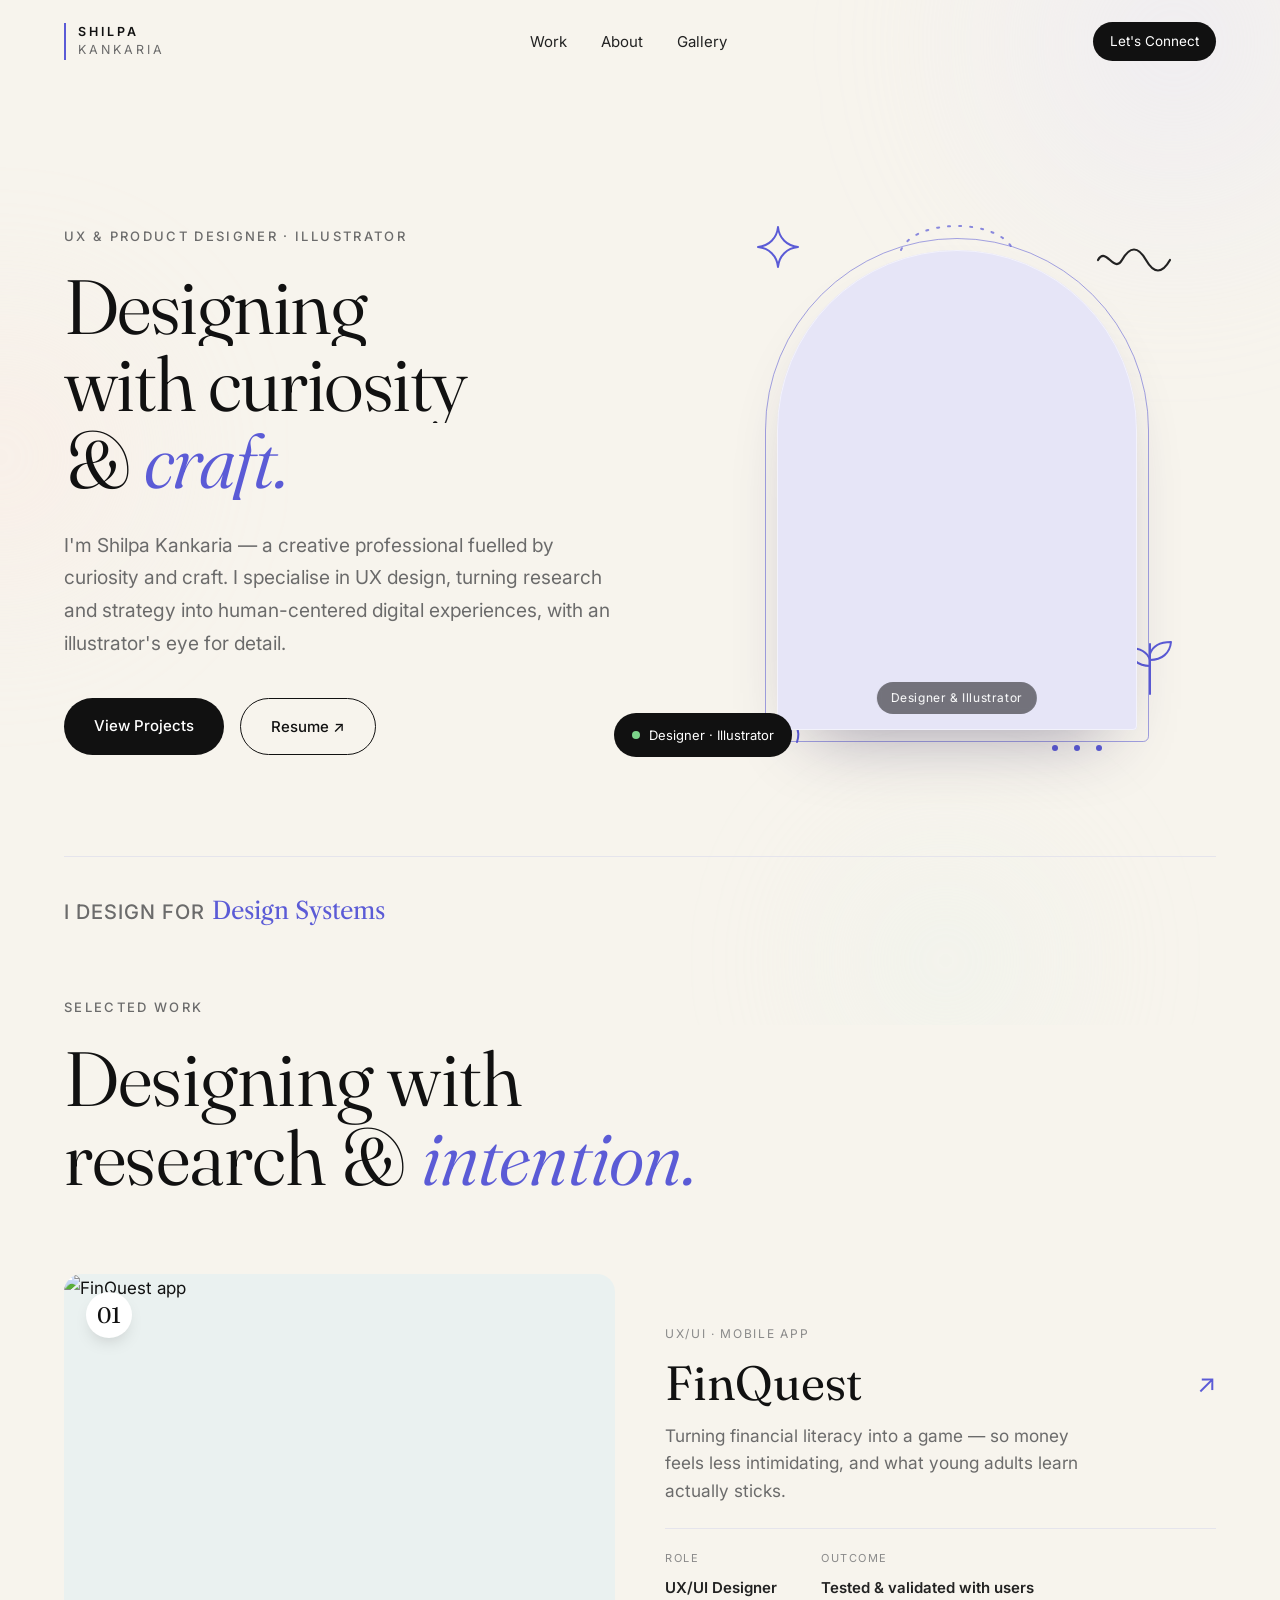
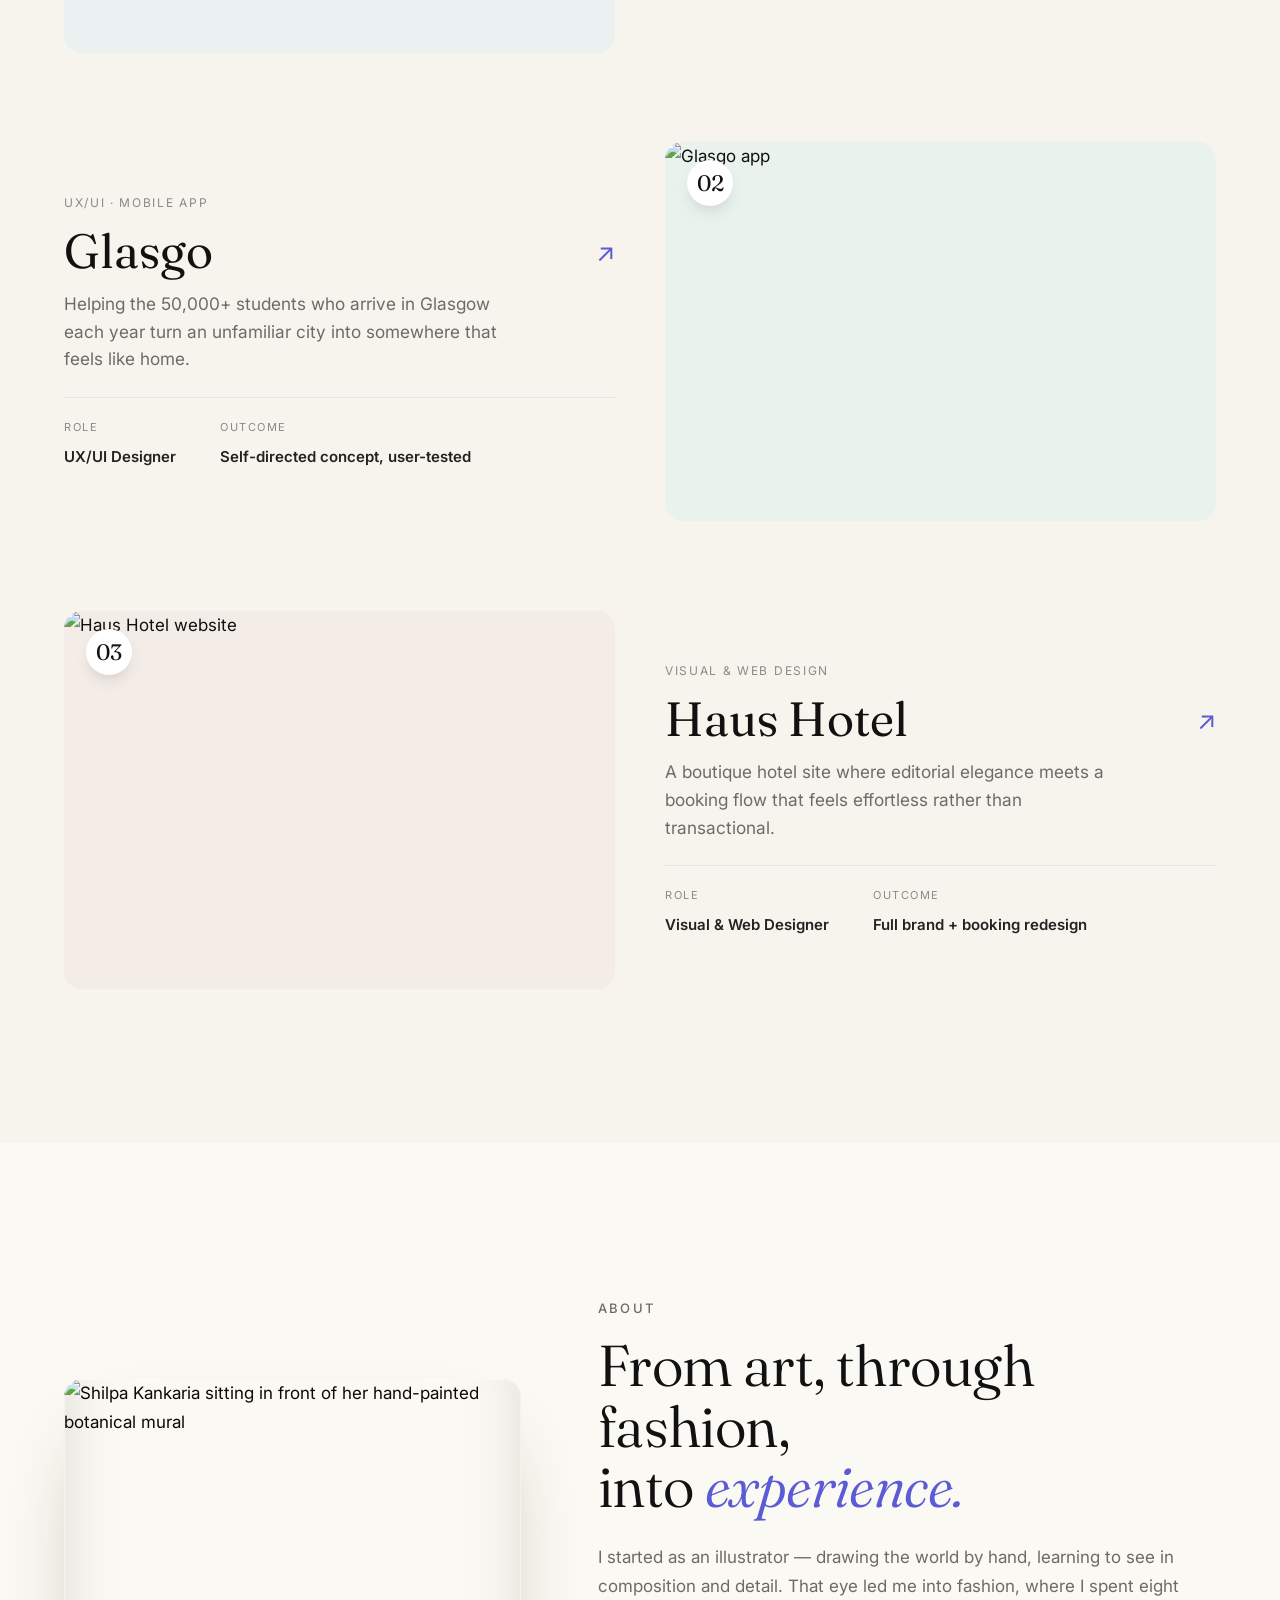
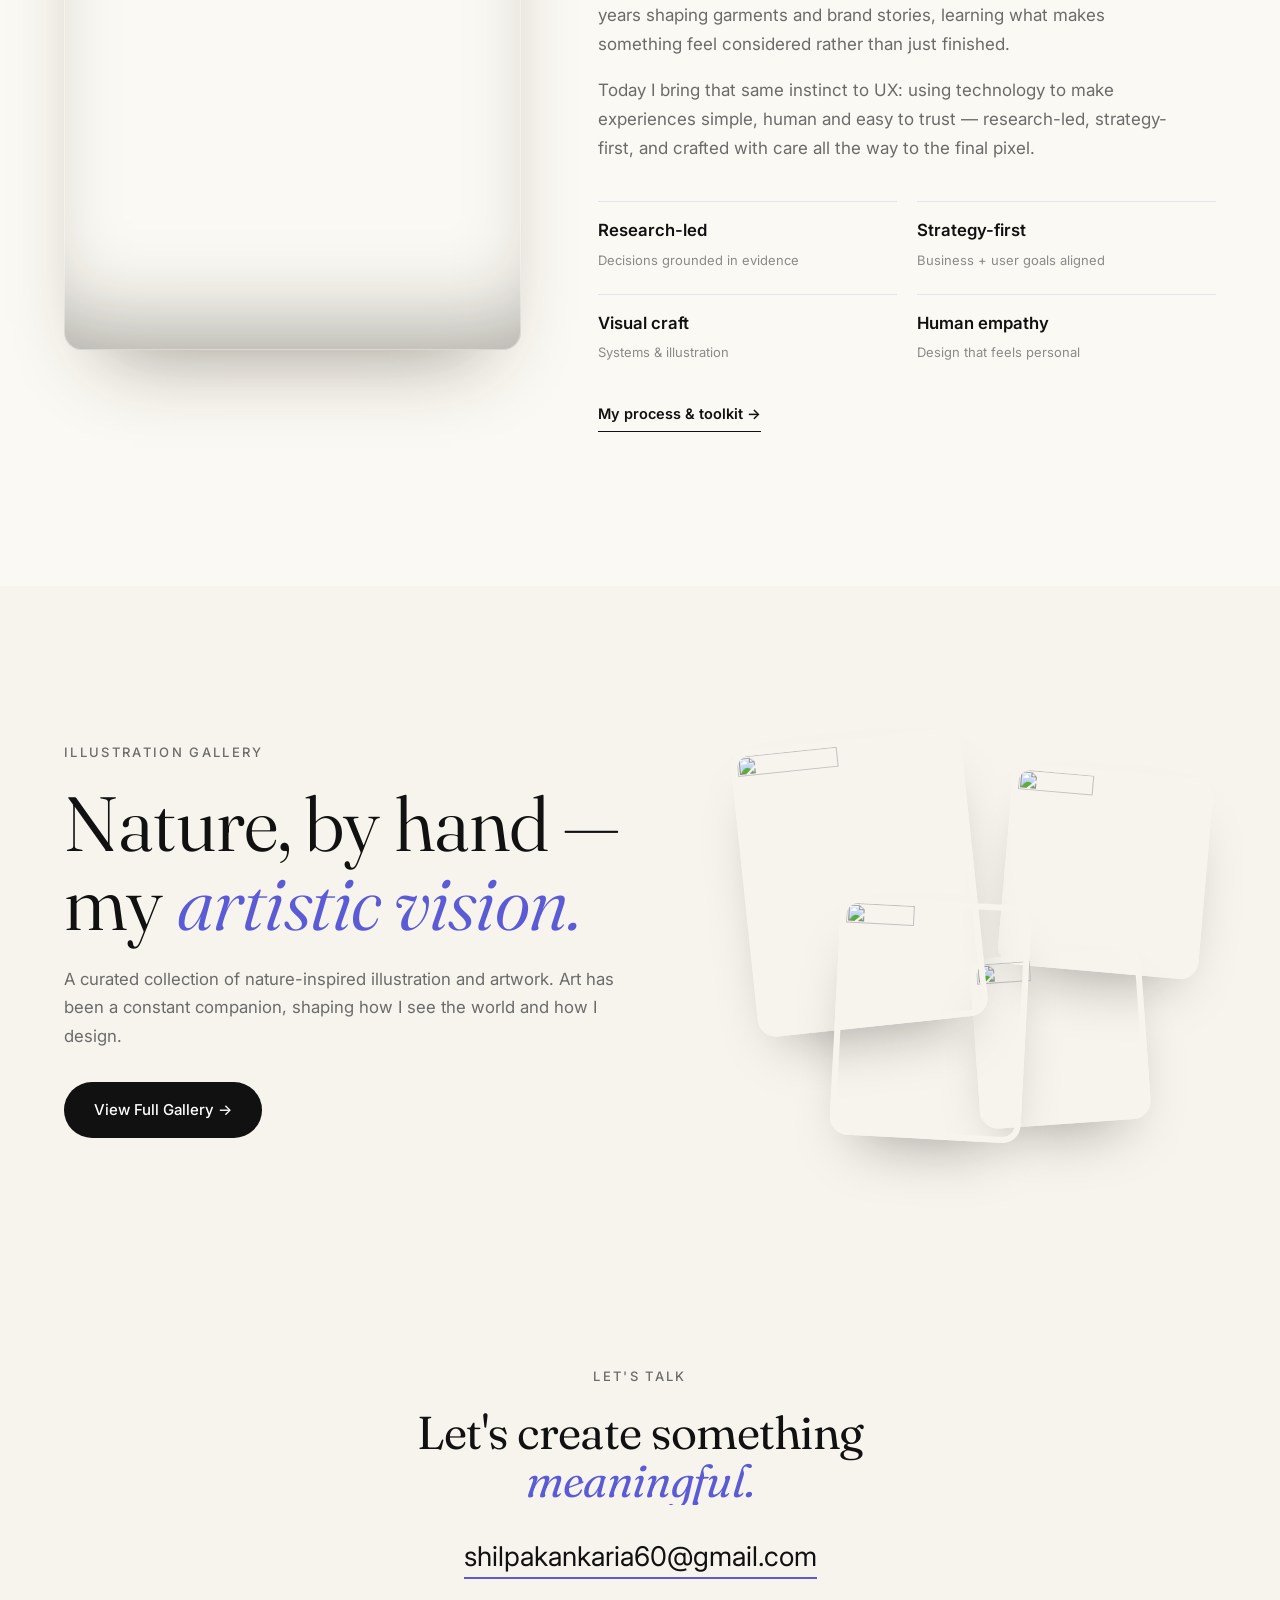
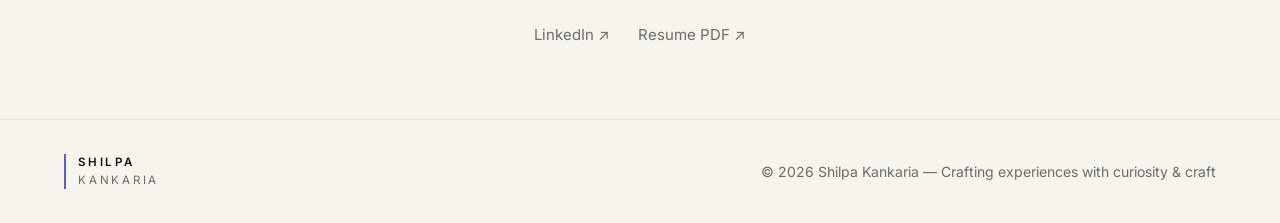
==== index.html @ 370556e0 "Remove Resume from top nav, add LinkedIn/Resume/Email icon links to About page Resume was an externa" ====
<!DOCTYPE html>
<html lang="en">
<head>
<meta charset="UTF-8" />
<meta name="viewport" content="width=device-width, initial-scale=1.0" />
<link rel="icon" type="image/png" sizes="32x32" href="/assets/favicon-32.png" />
<link rel="icon" type="image/png" sizes="16x16" href="/assets/favicon-16.png" />
<link rel="apple-touch-icon" href="/assets/apple-touch-icon.png" />
<title>Shilpa Kankaria — UX &amp; Product Designer</title>
<meta name="description" content="Shilpa Kankaria — UX & Product Designer and illustrator. Crafting human-centered digital experiences through research, strategy and craft." />
<meta property="og:title" content="Shilpa Kankaria — UX & Product Designer" />
<meta property="og:description" content="Shilpa Kankaria — UX & Product Designer and illustrator. Crafting human-centered digital experiences through research, strategy and craft." />
<meta property="og:image" content="https://www.shilpakankaria.com/assets/social-preview.jpg" />
<meta property="og:url" content="https://www.shilpakankaria.com/" />
<meta property="og:type" content="website" />
<meta name="twitter:card" content="summary_large_image" />
<meta name="twitter:title" content="Shilpa Kankaria — UX &amp; Product Designer" />
<meta name="twitter:description" content="Shilpa Kankaria — UX & Product Designer and illustrator. Crafting human-centered digital experiences through research, strategy and craft." />
<meta name="twitter:image" content="https://www.shilpakankaria.com/assets/social-preview.jpg" />
<link rel="preconnect" href="https://fonts.googleapis.com" />
<link rel="preconnect" href="https://fonts.gstatic.com" crossorigin />
<link href="https://fonts.googleapis.com/css2?family=Fraunces:ital,opsz,wght@0,9..144,300..900;1,9..144,300..900&family=Inter:wght@300;400;500;600;700&family=Libre+Caslon+Text&display=swap" rel="stylesheet" />
<link rel="stylesheet" href="styles.css" />
</head>
<body>

<div class="loader" id="loader">
  <div class="loader-inner">
    <span class="loader-word">Curiosity</span>
    <span class="loader-word">&amp; Craft</span>
    <span class="loader-count" id="loaderCount">00</span>
  </div>
</div>

<div class="scroll-progress" id="scrollProgress"></div>
<div class="cursor" id="cursor"></div>
<div class="cursor-dot" id="cursorDot"></div>

<header class="nav" id="nav">
  <a href="#top" class="nav-logo" aria-label="Shilpa Kankaria — home"><span class="logo-stack">Shilpa<span>Kankaria</span></span></a>
  <nav class="nav-links" id="navLinks">
    <a href="work.html" data-link>Work</a>
    <a href="about.html" data-link>About</a>
    <a href="gallery.html" data-link>Gallery</a>
  </nav>
  <a href="contact.html" class="nav-cta" data-hover>Let's Connect</a>
  <button class="nav-burger" id="navBurger" aria-label="Menu"><span></span><span></span></button>
</header>

<main id="top">

<!-- HERO -->
<section class="hero">
  <div class="hero-bg" aria-hidden="true"><span class="hb hb-a"></span><span class="hb hb-b"></span><span class="hb hb-c"></span></div>
  <div class="hero-grid">
    <div class="hero-copy">
      <p class="eyebrow reveal">UX &amp; Product Designer · Illustrator</p>
      <h1 class="hero-title">
        <span class="line"><span>Designing</span></span>
        <span class="line"><span>with curiosity</span></span>
        <span class="line"><span>&amp; <em>craft.</em></span></span>
      </h1>
      <p class="hero-sub reveal">I'm Shilpa Kankaria — a creative professional fuelled by curiosity and craft.
      I specialise in UX design, turning research and strategy into human-centered digital
      experiences, with an illustrator's eye for detail.</p>
      <div class="hero-actions reveal">
        <a href="work.html" class="btn btn-dark" data-hover>View Projects</a>
        <a href="assets/Shilpa-Resume.pdf" target="_blank" class="btn btn-ghost" data-hover>Resume <span aria-hidden="true">↗</span></a>
      </div>
    </div>

    <div class="hero-visual">
      <div class="arch-wrap" data-float="0.04">
        <span class="arch-ring" aria-hidden="true"></span>

        <span class="doodle d-arc" aria-hidden="true"><svg viewBox="0 0 120 50" fill="none"><path d="M4 46C18 14 102 14 116 46" stroke="currentColor" stroke-width="2" stroke-linecap="round" stroke-dasharray="2 9"/></svg></span>
        <span class="doodle d-star" aria-hidden="true"><svg viewBox="0 0 46 46" fill="none"><path d="M23 3c1 11 9 19 20 20-11 1-19 9-20 20-1-11-9-19-20-20 11-1 19-9 20-20Z" stroke="currentColor" stroke-width="2" stroke-linejoin="round"/></svg></span>
        <span class="doodle d-squiggle" aria-hidden="true"><svg viewBox="0 0 88 30" fill="none"><path d="M3 16c8-14 16 14 24 0s16-14 24 0 16 14 24 0" stroke="currentColor" stroke-width="2.2" stroke-linecap="round"/></svg></span>
        <span class="doodle d-sprig" aria-hidden="true"><svg viewBox="0 0 54 62" fill="none"><path d="M27 60V10" stroke="currentColor" stroke-width="2" stroke-linecap="round"/><path d="M27 26c-3-9-12-12-21-12 1 11 9 18 21 18Zm0-6c3-9 12-12 21-12-1 11-9 18-21 18Z" stroke="currentColor" stroke-width="2" stroke-linejoin="round"/></svg></span>
        <span class="doodle d-spiral" aria-hidden="true"><svg viewBox="0 0 40 40" fill="none"><path d="M20 20c0-4 6-4 6 0s-8 8-12 4-4-16 6-16 16 10 12 22" stroke="currentColor" stroke-width="2" stroke-linecap="round"/></svg></span>
        <span class="doodle d-dots" aria-hidden="true"><svg viewBox="0 0 60 24" fill="none"><circle cx="8" cy="12" r="3" fill="currentColor"/><circle cx="30" cy="12" r="3" fill="currentColor"/><circle cx="52" cy="12" r="3" fill="currentColor"/></svg></span>

        <div class="arch-frame">
          <img src="assets/profile/portrait-1.jpeg" alt="Portrait of Shilpa Kankaria" class="cover-img" />
        </div>
        <span class="hv-tag">Designer &amp; Illustrator</span>
      </div>

      <div class="hv-card hv-chip" data-float="0.12">
        <span class="dot"></span> Designer · Illustrator
      </div>
    </div>
  </div>

  <div class="hero-rotate reveal">
    <span class="hr-prefix">I design for</span>
    <span class="hr-word" id="hrWord">Research</span>
  </div>
</section>

<!-- WORK -->
<section class="section work" id="work">
  <div class="section-head">
    <p class="eyebrow reveal">Selected Work</p>
    <h2 class="section-title reveal">Designing with<br>research &amp; <em>intention.</em></h2>
  </div>

  <div class="projects">
    <!-- 01 FinQuest -->
    <a href="case-finquest.html" class="project" data-hover>
      <div class="project-media tint-finquest">
        <span class="project-num">01</span>
        <img src="assets/finquest/banner.jpg" alt="FinQuest app" class="project-img" loading="lazy" />
      </div>
      <div class="project-info">
        <div class="project-tagline">UX/UI · Mobile App</div>
        <div class="project-row"><h3>FinQuest</h3><span class="arrow">↗</span></div>
        <p>Turning financial literacy into a game — so money feels less intimidating, and
        what young adults learn actually sticks.</p>
        <div class="project-stats">
          <div><span>Role</span><strong>UX/UI Designer</strong></div>
          <div><span>Outcome</span><strong>Tested &amp; validated with users</strong></div>
        </div>
      </div>
    </a>

    <!-- 02 Glasgo -->
    <a href="case-glasgow.html" class="project" data-hover>
      <div class="project-media tint-glasgo">
        <span class="project-num">02</span>
        <img src="assets/glasgo/cover-photo-1.png" alt="Glasgo app" class="project-img" loading="lazy" />
      </div>
      <div class="project-info">
        <div class="project-tagline">UX/UI · Mobile App</div>
        <div class="project-row"><h3>Glasgo</h3><span class="arrow">↗</span></div>
        <p>Helping the 50,000+ students who arrive in Glasgow each year turn an unfamiliar
        city into somewhere that feels like home.</p>
        <div class="project-stats">
          <div><span>Role</span><strong>UX/UI Designer</strong></div>
          <div><span>Outcome</span><strong>Self-directed concept, user-tested</strong></div>
        </div>
      </div>
    </a>

    <!-- 03 Haus -->
    <a href="case-haus.html" class="project" data-hover>
      <div class="project-media tint-haus">
        <span class="project-num">03</span>
        <img src="assets/haus/banner-of-project.jpg" alt="Haus Hotel website" class="project-img" loading="lazy" />
      </div>
      <div class="project-info">
        <div class="project-tagline">Visual &amp; Web Design</div>
        <div class="project-row"><h3>Haus Hotel</h3><span class="arrow">↗</span></div>
        <p>A boutique hotel site where editorial elegance meets a booking flow that feels
        effortless rather than transactional.</p>
        <div class="project-stats">
          <div><span>Role</span><strong>Visual &amp; Web Designer</strong></div>
          <div><span>Outcome</span><strong>Full brand + booking redesign</strong></div>
        </div>
      </div>
    </a>
  </div>
</section>

<!-- ABOUT -->
<section class="section about" id="about">
  <div class="about-grid">
    <div class="about-portrait reveal">
      <img src="assets/profile/wallart-sitting.jpg" alt="Shilpa Kankaria sitting in front of her hand-painted botanical mural" class="about-img cover-img" />
    </div>
    <div class="about-copy">
      <p class="eyebrow reveal">About</p>
      <h2 class="about-title reveal">From art, through fashion,<br>into <em>experience.</em></h2>
      <p class="reveal">I started as an illustrator — drawing the world by hand, learning to see in
      composition and detail. That eye led me into fashion, where I spent eight years shaping garments
      and brand stories, learning what makes something feel considered rather than just finished.</p>
      <p class="reveal">Today I bring that same instinct to UX: using technology to make experiences
      simple, human and easy to trust — research-led, strategy-first, and crafted with care all the way
      to the final pixel.</p>
      <div class="about-pillars reveal">
        <div class="pillar"><strong>Research-led</strong><span>Decisions grounded in evidence</span></div>
        <div class="pillar"><strong>Strategy-first</strong><span>Business + user goals aligned</span></div>
        <div class="pillar"><strong>Visual craft</strong><span>Systems &amp; illustration</span></div>
        <div class="pillar"><strong>Human empathy</strong><span>Design that feels personal</span></div>
      </div>
      <a href="about.html" class="btn-text-link reveal">My process &amp; toolkit →</a>
    </div>
  </div>
</section>


<!-- GALLERY TEASER -->
<section class="section gallery-teaser" id="gallery">
  <div class="gt-grid">
    <div class="gt-copy">
      <p class="eyebrow reveal">Illustration Gallery</p>
      <h2 class="section-title reveal">Nature, by hand —<br>my <em>artistic vision.</em></h2>
      <p class="gallery-intro reveal">A curated collection of nature-inspired illustration and
      artwork. Art has been a constant companion, shaping how I see the world and how I design.</p>
      <a href="gallery.html" class="btn btn-dark reveal" data-hover>View Full Gallery →</a>
    </div>
    <div class="gt-stack reveal" aria-hidden="true">
      <img src="assets/gallery/img-9773.jpg" alt="" loading="lazy" class="gt-card gt-1" />
      <img src="assets/gallery/img-8013.jpg" alt="" loading="lazy" class="gt-card gt-2" />
      <img src="assets/gallery/untitled-artwork.jpg" alt="" loading="lazy" class="gt-card gt-3" />
      <img src="assets/gallery/img-4002.jpeg" alt="" loading="lazy" class="gt-card gt-4" />
    </div>
  </div>
</section>

<!-- CONTACT -->
<section class="section contact" id="contact">
  <p class="eyebrow reveal">Let's talk</p>
  <h2 class="contact-title contact-title-oneline">
    <span class="line"><span>Let's create something <em>meaningful.</em></span></span>
  </h2>
  <a href="mailto:shilpakankaria60@gmail.com" class="contact-mail" data-hover>shilpakankaria60@gmail.com</a>
  <div class="contact-links reveal">
    <a href="https://www.linkedin.com/in/shilpa-kankaria/" target="_blank" data-hover>LinkedIn ↗</a>
    <a href="assets/Shilpa-Resume.pdf" target="_blank" data-hover>Resume PDF ↗</a>
  </div>
</section>

</main>

<footer class="footer">
  <div class="footer-row">
    <span class="footer-logo"><span class="logo-stack">Shilpa<span>Kankaria</span></span></span>
    <span>© 2026 Shilpa Kankaria — Crafting experiences with curiosity &amp; craft</span>
  </div>
</footer>

<script src="script.js"></script>
</body>
</html>
---- styles.css ----
/* ============================================================
   Shilpa — Portfolio  •  Crafting Experiences Through Design
   ============================================================ */

:root{
  --bg:#F7F4ED;
  --bg-2:#FBF9F3;
  --ink:#111111;
  --ink-2:#222222;
  --muted:#6B6B6B;
  --muted-2:#8A8A8A;
  --line:#E5E4EC;
  --accent:#5B5BD6;      /* refined periwinkle-violet */
  --accent-soft:#E6E5F7;
  --dark:#14131A;
  --max:1440px;
  --pad:clamp(20px,5vw,90px);
  --r:18px;
  --ease:cubic-bezier(.16,1,.3,1);
}

*{margin:0;padding:0;box-sizing:border-box}
html{scroll-behavior:smooth;-webkit-font-smoothing:antialiased;overflow-x:hidden;max-width:100vw}
body{
  background:var(--bg);color:var(--ink);
  font-family:'Inter',system-ui,sans-serif;
  font-size:17px;line-height:1.7;font-weight:400;
  overflow-x:hidden;
}
body.nav-open{position:fixed;inset:0;overflow:hidden}
@media (max-width:600px){body{font-size:16px}}
a{color:inherit;text-decoration:none}
em{font-style:italic;color:var(--accent)}
::selection{background:var(--accent);color:#fff}

.eyebrow{
  font-size:13px;letter-spacing:.18em;text-transform:uppercase;
  color:var(--muted);font-weight:500;margin-bottom:1.4rem;
}

/* ---------- Loader ---------- */
.loader{position:fixed;inset:0;background:var(--dark);z-index:9999;
  display:flex;align-items:center;justify-content:center;color:#fff;
  transition:transform 1s var(--ease);}
.loader.done{transform:translateY(-100%)}
.loader-inner{text-align:center;font-family:'Fraunces',serif}
.loader-word{display:block;font-size:clamp(2rem,7vw,4.5rem);font-weight:300;
  line-height:1.05;opacity:0;transform:translateY(20px);
  animation:lw .8s var(--ease) forwards}
.loader-word:nth-child(2){animation-delay:.15s;font-style:italic;color:var(--accent)}
.loader-count{display:block;margin-top:1.5rem;font-family:'Inter';
  font-size:13px;letter-spacing:.3em;color:var(--muted-2)}
@keyframes lw{to{opacity:1;transform:translateY(0)}}

/* ---------- Scroll progress ---------- */
.scroll-progress{position:fixed;top:0;left:0;height:3px;width:0;
  background:var(--accent);z-index:1000}

/* ---------- Cursor ---------- */
.cursor{position:fixed;width:20px;height:20px;pointer-events:none;z-index:9000;
  transform:translate(-50%,-50%) scale(1);transition:width .3s var(--ease),height .3s var(--ease),
  transform .3s var(--ease),opacity .4s;opacity:0;animation:cursor-twinkle 2.4s ease-in-out infinite;
  background-image:url("data:image/svg+xml,%3Csvg xmlns='http://www.w3.org/2000/svg' viewBox='0 0 40 40'%3E%3Cpath d='M20 2 C20 12 12 20 2 20 C12 20 20 28 20 38 C20 28 28 20 38 20 C28 20 20 12 20 2Z' fill='%235B5BD6'/%3E%3C/svg%3E");
  background-size:contain;background-repeat:no-repeat}
.cursor-dot{position:fixed;width:5px;height:5px;background:var(--accent);
  border-radius:50%;pointer-events:none;z-index:9001;transform:translate(-50%,-50%);opacity:0}
.cursor.grow{width:28px;height:28px}
@keyframes cursor-twinkle{0%,100%{opacity:.55;transform:translate(-50%,-50%) scale(.85)}50%{opacity:1;transform:translate(-50%,-50%) scale(1.05)}}
.cursor.grow{animation:none}
@media (hover:none){.cursor,.cursor-dot{display:none}}

/* ---------- Nav ---------- */
.nav{position:fixed;top:0;left:0;right:0;z-index:800;
  display:flex;align-items:center;justify-content:space-between;
  padding:22px var(--pad);transition:padding .4s var(--ease),background .4s,box-shadow .4s}
.nav.scrolled{padding:14px var(--pad);background:rgba(247,244,237,.96);box-shadow:0 1px 0 var(--line)}
@media (min-width:881px){
  /* backdrop-filter makes .nav the containing block for its position:fixed
     .nav-links child, which breaks the full-screen mobile menu — so the
     blur is desktop-only, where .nav-links is never position:fixed. */
  .nav.scrolled{background:rgba(247,244,237,.78);backdrop-filter:blur(14px)}
}
.nav-logo{display:inline-flex;align-items:center}
.logo-stack{border-left:2px solid var(--accent);padding-left:12px;
  font-family:'Inter',sans-serif;font-weight:600;letter-spacing:.24em;text-transform:uppercase;
  font-size:.78rem;line-height:1.5;color:var(--ink);transition:border-color .4s var(--ease)}
.logo-stack span{display:block;font-weight:400;letter-spacing:.24em;color:var(--muted)}
.nav-logo:hover .logo-stack{border-color:var(--ink)}
.nav-links{display:flex;gap:34px}
.nav-links a{font-size:15px;color:var(--ink-2);position:relative;padding:4px 0}
.nav-links a::after{content:"";position:absolute;left:0;bottom:0;height:1.5px;width:0;
  background:var(--accent);transition:width .35s var(--ease)}
.nav-links a:hover::after,.nav-links a.active::after{width:100%}
.nav-cta{font-size:13.5px;padding:8px 17px;background:var(--ink);color:#fff;
  border-radius:40px;transition:transform .35s var(--ease),background .35s}
.nav-cta:hover{background:var(--accent);transform:translateY(-2px)}
.nav-burger{display:none;flex-direction:column;gap:5px;background:none;border:0;cursor:pointer}
.nav-burger span{width:24px;height:2px;background:var(--ink);transition:.3s}

@media (max-width:880px){
  .nav-links{position:fixed;inset:0;background:var(--dark);flex-direction:column;
    align-items:center;justify-content:center;gap:28px;transform:translateY(-100%);
    transition:transform .6s var(--ease);}
  .nav-links.open{transform:translateY(0)}
  .nav-links a{color:#fff;font-size:2rem;font-family:'Fraunces',serif}
  .nav-cta{display:none}
  .nav-burger{display:flex;z-index:801}
  .nav-burger.open span:first-child{transform:translateY(3.5px) rotate(45deg)}
  .nav-burger.open span:last-child{transform:translateY(-3.5px) rotate(-45deg);background:#fff}
  .nav-burger.open span{background:#fff}
}

/* ---------- Section base ---------- */
.section{max-width:var(--max);margin:0 auto;padding:clamp(80px,12vw,170px) var(--pad)}
.section.work{padding-top:clamp(40px,5vw,64px)}
.section-head{margin-bottom:clamp(40px,6vw,80px)}
.section-title{font-family:'Fraunces',serif;font-weight:340;line-height:1.02;
  font-size:clamp(2.4rem,6vw,5rem);letter-spacing:-.01em}
.work-page-title{font-size:clamp(1.7rem,4.2vw,3.5rem)}

/* ---------- Reveal ---------- */
.reveal{opacity:0;transform:translateY(34px);transition:opacity .9s var(--ease),transform .9s var(--ease)}
.reveal.in{opacity:1;transform:none}

/* ---------- Hero ---------- */
.hero{max-width:var(--max);margin:0 auto;padding:clamp(120px,16vw,200px) var(--pad) 0;position:relative}
.hero-bg{position:absolute;inset:-10% -6% auto -6%;height:120%;z-index:-1;overflow:hidden;
  pointer-events:none}
.hb{position:absolute;border-radius:50%;filter:blur(70px);opacity:.5;will-change:transform}
.hb-a{width:42vw;height:42vw;top:-12%;right:-6%;background:radial-gradient(circle,var(--accent-soft),transparent 70%);
  animation:hbDrift1 26s ease-in-out infinite}
.hb-b{width:30vw;height:30vw;top:32%;left:-8%;background:radial-gradient(circle,#FCE7E0,transparent 70%);
  animation:hbDrift2 22s ease-in-out infinite}
.hb-c{width:24vw;height:24vw;bottom:-8%;right:18%;background:radial-gradient(circle,#E6F2EA,transparent 70%);
  animation:hbDrift3 30s ease-in-out infinite}
@keyframes hbDrift1{0%,100%{transform:translate(0,0) scale(1)}50%{transform:translate(-4%,5%) scale(1.08)}}
@keyframes hbDrift2{0%,100%{transform:translate(0,0) scale(1)}50%{transform:translate(5%,-4%) scale(1.1)}}
@keyframes hbDrift3{0%,100%{transform:translate(0,0) scale(1)}50%{transform:translate(-3%,-6%) scale(.94)}}
@media (max-width:680px){.hb{filter:blur(40px)}}
.hero-grid{display:grid;grid-template-columns:1.05fr .95fr;gap:60px;align-items:center}
.hero-title{font-family:'Fraunces',serif;font-weight:340;
  font-size:clamp(2.4rem,6vw,5.2rem);line-height:1;letter-spacing:-.02em;margin-bottom:1.8rem}
.hero-title .line{display:block;overflow:hidden}
.hero-title .line>span{display:block;transform:translateY(110%);
  transition:transform 1s var(--ease)}
.hero-title.in .line>span{transform:translateY(0)}
.hero-title .line:nth-child(2)>span{transition-delay:.09s}
.hero-title .line:nth-child(3)>span{transition-delay:.18s}
.hero-sub{max-width:46ch;color:var(--muted);font-size:clamp(1rem,1.5vw,1.2rem);margin-bottom:2.4rem}
.hero-actions{display:flex;gap:16px;flex-wrap:wrap}
.btn{font-size:15px;font-weight:500;padding:15px 30px;border-radius:40px;
  transition:transform .35s var(--ease),background .35s,color .35s;display:inline-block}
.btn-dark{background:var(--ink);color:#fff}
.btn-dark:hover{background:var(--accent);transform:translateY(-3px)}
.btn-ghost{border:1px solid var(--ink);color:var(--ink)}
.btn-ghost:hover{background:var(--ink);color:#fff;transform:translateY(-3px)}

.hero-visual{position:relative;height:clamp(420px,46vw,580px);
  display:flex;align-items:center;justify-content:center}
.hv-card{position:absolute;border-radius:var(--r);background:#fff;z-index:4;
  box-shadow:0 26px 60px -30px rgba(0,0,0,.28)}
.cover-img{width:100%;height:100%;object-fit:cover;object-position:center;display:block}

/* ---------- Arch portrait + doodles ---------- */
.arch-wrap{position:relative;width:clamp(240px,30vw,360px);z-index:2}
.arch-frame{position:relative;aspect-ratio:3/4;border-radius:1000px 1000px 22px 22px;
  overflow:hidden;background:var(--accent-soft);
  box-shadow:0 36px 70px -34px rgba(40,30,80,.42);z-index:2}
.arch-frame img{transform:scale(1.55);object-position:50% 32%}
.arch-frame::after{content:"";position:absolute;inset:0;border-radius:inherit;
  border:1px solid rgba(255,255,255,.5);pointer-events:none}
.arch-ring{position:absolute;inset:-12px;border-radius:1000px 1000px 30px 30px;
  border:1.5px solid var(--accent);opacity:.55;z-index:1}
.arch-wrap .hv-tag{position:absolute;left:50%;bottom:16px;transform:translateX(-50%);
  z-index:3;background:rgba(0,0,0,.5);color:#fff;font-size:12px;letter-spacing:.05em;
  padding:6px 14px;border-radius:30px;backdrop-filter:blur(4px);white-space:nowrap}
.doodle{position:absolute;z-index:1;color:var(--accent);pointer-events:none;
  animation:floatDoodle 6s ease-in-out infinite}
.doodle svg{display:block;width:100%;height:100%;overflow:visible}
.doodle.d-star{width:46px;height:46px;top:-26px;left:-22px;animation-delay:.2s}
.doodle.d-squiggle{width:88px;height:30px;top:-6px;right:-46px;color:var(--ink-2);animation-delay:1s}
.doodle.d-sprig{width:54px;height:62px;bottom:34px;right:-40px;animation-delay:.6s}
.doodle.d-spiral{width:40px;height:40px;bottom:-22px;left:-12px;animation-delay:1.4s}
.doodle.d-dots{width:60px;height:24px;bottom:-30px;right:30px;animation-delay:.9s}
.doodle.d-arc{width:120px;height:50px;top:-46px;left:50%;transform:translateX(-50%);
  color:var(--accent);opacity:.7;animation-delay:.4s}
@keyframes floatDoodle{0%,100%{transform:translateY(0) rotate(0)}50%{transform:translateY(-8px) rotate(2deg)}}
.doodle.d-arc{animation-name:floatArc}
@keyframes floatArc{0%,100%{transform:translateX(-50%) translateY(0)}50%{transform:translateX(-50%) translateY(-6px)}}
.hv-tag{position:absolute;left:18px;bottom:18px;background:rgba(0,0,0,.5);color:#fff;
  font-size:12px;letter-spacing:.05em;padding:6px 12px;border-radius:30px;backdrop-filter:blur(4px)}
.hv-metric{padding:20px 22px;width:185px}
.hv-metric strong{font-family:'Fraunces',serif;font-weight:400;font-size:2.6rem;display:block;line-height:1}
.hv-metric strong span{font-size:1rem;color:var(--accent)}
.hv-metric p{font-size:13px;color:var(--muted);margin-top:6px;line-height:1.4}
.metric-a{top:2%;right:-4%}
.metric-b{bottom:6%;left:-8%}
.hv-chip{bottom:4%;left:-16%;background:var(--ink);color:#fff;font-size:13px;
  padding:11px 18px;display:flex;align-items:center;gap:9px;border-radius:40px;white-space:nowrap}
.hv-chip .dot{width:8px;height:8px;border-radius:50%;background:#7BD389;
  box-shadow:0 0 0 0 rgba(123,211,137,.6);animation:pulse 2s infinite}
@keyframes pulse{70%{box-shadow:0 0 0 9px rgba(123,211,137,0)}100%{box-shadow:0 0 0 0 rgba(123,211,137,0)}}

/* ---------- Rotating headline ---------- */
.hero-rotate{margin-top:clamp(44px,6vw,76px);border-top:1px solid var(--line);
  padding-top:clamp(22px,3.4vw,34px);display:flex;align-items:baseline;gap:.4em;flex-wrap:wrap}
.hr-prefix{font-family:'Inter',sans-serif;font-weight:500;text-transform:uppercase;
  letter-spacing:.05em;font-size:clamp(.95rem,1.7vw,1.25rem);color:var(--muted)}
.hr-word{font-family:'Libre Caslon Text',serif;font-style:normal;font-weight:400;
  letter-spacing:0;font-size:clamp(1.1rem,2.1vw,1.5rem);color:var(--accent);
  display:inline-block}
@keyframes hrIn{from{opacity:0;transform:translateY(10px)}to{opacity:1;transform:translateY(0)}}
@keyframes hrOut{from{opacity:1;transform:translateY(0)}to{opacity:0;transform:translateY(-10px)}}
.hr-word.in{animation:hrIn .3s ease forwards}
.hr-word.out{animation:hrOut .22s ease forwards}

/* ---------- Work ---------- */
.projects{display:flex;flex-direction:column;gap:clamp(50px,7vw,120px)}
.project{display:grid;grid-template-columns:1fr 1fr;gap:50px;align-items:center}
.project:nth-child(even){direction:rtl}
.project:nth-child(even)>*{direction:ltr}
.project-media{position:relative;aspect-ratio:16/11;border-radius:var(--r);overflow:hidden;
  display:flex;align-items:center;justify-content:center}
.project-img{width:100%;height:100%;object-fit:cover;object-position:center;
  transition:transform 1.1s var(--ease)}
.project:hover .project-img{transform:scale(1.05)}
.tint-finquest{background:#EAF1F0}
.tint-glasgo{background:#EAF2EE}
.tint-haus{background:#F4ECE6}
.project-num{position:absolute;top:18px;left:22px;z-index:2;color:var(--ink);
  font-family:'Fraunces',serif;font-size:1.4rem;background:#fff;width:46px;height:46px;
  border-radius:50%;display:flex;align-items:center;justify-content:center;
  box-shadow:0 8px 20px -10px rgba(0,0,0,.3)}
.project-tagline{display:flex;align-items:center;gap:10px;font-size:12px;letter-spacing:.14em;
  text-transform:uppercase;color:var(--muted-2);margin-bottom:14px}
.project-tagline b{color:var(--accent);font-weight:600}
.project-row{display:flex;align-items:center;justify-content:space-between;gap:20px}
.project-info h3{font-family:'Fraunces',serif;font-weight:380;
  font-size:clamp(2rem,3.8vw,3rem);line-height:1.02}
.project-info .arrow{font-size:1.6rem;color:var(--accent);transition:transform .4s var(--ease)}
.project:hover .arrow{transform:translate(6px,-6px)}
.project-info p{color:var(--muted);margin:14px 0 24px;max-width:40ch;font-size:1.08rem;line-height:1.6}
.project-stats{display:flex;gap:44px;border-top:1px solid var(--line);padding-top:20px}
.project-stats span{display:block;font-size:11px;letter-spacing:.14em;text-transform:uppercase;
  color:var(--muted-2);margin-bottom:5px}
.project-stats strong{font-size:15px;font-weight:600;color:var(--ink-2)}

/* ---------- About ---------- */
.about{background:var(--bg-2)}
.about-grid{display:grid;grid-template-columns:.85fr 1.15fr;gap:clamp(40px,6vw,90px);align-items:center}
.about-portrait{position:relative}
.about-portrait::after{content:"";position:absolute;inset:0;border-radius:var(--r);
  box-shadow:inset 0 0 0 1px rgba(255,255,255,.35),inset 0 -60px 90px -40px rgba(20,16,10,.35);
  pointer-events:none}
.about-img{width:100%;aspect-ratio:4/5;border-radius:var(--r);
  object-fit:cover;object-position:50% 18%;display:block;
  filter:saturate(1.12) contrast(1.07) brightness(1.04) sepia(.05);
  box-shadow:0 40px 80px -40px rgba(40,30,20,.45)}
.about-badge{position:absolute;right:-22px;bottom:30px;width:140px;height:140px;
  border-radius:50%;background:var(--accent);color:#fff;display:flex;align-items:center;
  justify-content:center;text-align:center;font-family:'Fraunces',serif;font-size:14px;
  line-height:1.35;padding:14px}
.about-title{font-family:'Fraunces',serif;font-weight:340;line-height:1.05;
  font-size:clamp(2rem,4.6vw,3.6rem);margin-bottom:1.6rem;letter-spacing:-.01em}
.about-copy p{color:var(--muted);max-width:54ch;margin-bottom:1.1rem}
.about-links{display:flex;gap:22px;flex-wrap:wrap;margin-top:1.6rem}
.about-links a{display:inline-flex;align-items:center;gap:8px;font-size:14.5px;font-weight:600;
  color:var(--ink-2);transition:color .3s}
.about-links a:hover{color:var(--accent)}
.about-links svg{width:18px;height:18px;flex-shrink:0}
.about-pillars{display:grid;grid-template-columns:1fr 1fr;gap:20px;margin-top:2.4rem}
.pillar{border-top:1px solid var(--line);padding-top:14px}
.pillar strong{display:block;font-size:1.05rem;font-weight:600}
.pillar span{font-size:13px;color:var(--muted-2)}
.btn-text-link{display:inline-flex;align-items:center;gap:8px;margin-top:2.2rem;
  font-size:14.5px;font-weight:600;color:var(--ink);border-bottom:1px solid var(--ink);
  padding-bottom:5px;transition:color .3s,border-color .3s,gap .3s var(--ease)}
.btn-text-link:hover{color:var(--accent);border-color:var(--accent);gap:12px}

/* ---------- Process ---------- */
.process-grid{display:grid;grid-template-columns:repeat(3,1fr);gap:24px}
.process-grid.four{grid-template-columns:repeat(4,1fr)}
.step{border:1px solid var(--line);border-radius:var(--r);padding:34px 30px;
  background:#fff;transition:transform .5s var(--ease),box-shadow .5s,border-color .5s;position:relative;overflow:hidden}
.step::before{content:"";position:absolute;left:0;top:0;height:3px;width:0;
  background:var(--accent);transition:width .5s var(--ease)}
.step:hover{transform:translateY(-8px);box-shadow:0 30px 50px -30px rgba(0,0,0,.22);border-color:transparent}
.step:hover::before{width:100%}
.step-num{font-family:'Fraunces',serif;color:var(--accent);font-size:1.3rem}
.step h3{font-size:1.5rem;margin:14px 0 8px;font-weight:600}
.step p{color:var(--muted);font-size:15px}

/* ---------- Skills / Toolkit ---------- */
.skills{background:var(--bg-2);max-width:100%;border-top:1px solid var(--line);border-bottom:1px solid var(--line)}
.skills-grid{max-width:var(--max);margin:0 auto;display:grid;
  grid-template-columns:repeat(4,1fr);gap:22px}
.skills-head{grid-column:1/-1;margin-bottom:8px}
.skills-head .eyebrow{color:var(--muted-2)}
.skills-head .section-title{color:var(--ink)}
.skill-block{background:#fff;border:1px solid var(--line);border-radius:var(--r);
  padding:30px 26px;transition:transform .5s var(--ease),box-shadow .5s,border-color .5s}
.skill-block:hover{transform:translateY(-6px);box-shadow:0 30px 50px -32px rgba(0,0,0,.18);border-color:transparent}
.skill-block h3{font-size:1.15rem;margin-bottom:16px;color:var(--accent);font-weight:600}
.skill-block ul{list-style:none}
.skill-block li{padding:10px 0;border-bottom:1px solid var(--line);
  font-size:14.5px;color:var(--muted)}
.skill-block li:last-child{border-bottom:0}

/* ---------- Experience ---------- */
.timeline{border-top:1px solid var(--line)}
.tl-item{display:grid;grid-template-columns:.3fr 1fr;gap:30px;
  padding:34px 0;border-bottom:1px solid var(--line);transition:background .4s}
.tl-item:hover{background:var(--bg-2)}
.tl-when{font-family:'Fraunces',serif;font-size:1.2rem;color:var(--accent)}
.tl-body h3{font-size:1.5rem;font-weight:600}
.tl-co{font-size:14px;color:var(--muted-2);display:block;margin:2px 0 10px}
.tl-body p{color:var(--muted);max-width:60ch}

/* ---------- Testimonials ---------- */
.quotes{max-width:100%;background:var(--bg-2);overflow:hidden;text-align:center}
.quotes-track{display:flex;transition:transform .7s var(--ease);max-width:var(--max);margin:0 auto}
.quote{min-width:100%;padding:0 var(--pad)}
.quote p{font-family:'Fraunces',serif;font-weight:330;font-style:italic;
  font-size:clamp(1.5rem,3.6vw,2.8rem);line-height:1.3;max-width:24ch;margin:0 auto 1.6rem}
.quote cite{color:var(--muted);font-style:normal;font-size:15px}
.quotes-nav{display:flex;gap:14px;justify-content:center;margin-top:40px}
.quotes-nav button{width:50px;height:50px;border-radius:50%;border:1px solid var(--line);
  background:#fff;font-size:1.1rem;cursor:pointer;transition:.35s var(--ease)}
.quotes-nav button:hover{background:var(--ink);color:#fff;transform:translateY(-3px)}

/* ---------- Gallery teaser (compact, creative) ---------- */
.gallery-teaser{overflow:hidden}
.gt-grid{display:grid;grid-template-columns:1fr .85fr;gap:clamp(30px,5vw,60px);align-items:center}
.gallery-intro{max-width:56ch;color:var(--muted);margin-top:1.4rem;font-size:1.05rem;margin-bottom:2rem}
.gt-stack{position:relative;height:clamp(280px,32vw,400px)}
.gt-card{position:absolute;border-radius:18px;object-fit:cover;
  box-shadow:0 30px 60px -28px rgba(0,0,0,.35);transition:transform .5s var(--ease);
  border:6px solid var(--bg)}
.gt-1{width:46%;aspect-ratio:4/5;top:0;left:6%;z-index:2;transform:rotate(-6deg)}
.gt-2{width:40%;aspect-ratio:1/1;top:8%;right:2%;z-index:1;transform:rotate(5deg)}
.gt-3{width:38%;aspect-ratio:4/5;bottom:0;left:24%;z-index:3;transform:rotate(3deg)}
.gt-4{width:34%;aspect-ratio:1/1;bottom:4%;right:14%;z-index:1;transform:rotate(-4deg)}
.gt-stack:hover .gt-1{transform:rotate(-8deg) translateY(-6px)}
.gt-stack:hover .gt-2{transform:rotate(7deg) translateY(-4px)}
.gt-stack:hover .gt-3{transform:rotate(5deg) translateY(-8px)}
.gt-stack:hover .gt-4{transform:rotate(-6deg) translateY(-5px)}
@media(max-width:880px){
  .gt-grid{grid-template-columns:minmax(0,1fr)}
  .gt-stack{height:clamp(220px,60vw,320px);margin-top:10px}
}
.masonry{columns:3;column-gap:20px}
.m-item{break-inside:avoid;margin-bottom:20px;border-radius:var(--r);position:relative;
  overflow:hidden;cursor:pointer;background:var(--bg-2)}
.m-item img{width:100%;display:block;transition:transform .8s var(--ease)}
.m-item::after{content:"";position:absolute;inset:0;
  background:linear-gradient(to top,rgba(0,0,0,.28),transparent 55%);opacity:0;transition:.4s}
.m-item:hover img{transform:scale(1.04)}
.m-item:hover::after{opacity:1}

/* ---------- Lightbox ---------- */
.lightbox{position:fixed;inset:0;z-index:9500;background:rgba(10,10,12,.93);
  display:flex;align-items:center;justify-content:center;opacity:0;pointer-events:none;
  transition:opacity .4s var(--ease)}
.lightbox.open{opacity:1;pointer-events:auto}
.lightbox img{max-width:88vw;max-height:82vh;border-radius:14px;display:block;
  box-shadow:0 60px 110px -40px rgba(0,0,0,.65);transform:scale(.96);
  transition:transform .45s var(--ease),opacity .25s}
.lightbox.open img{transform:scale(1)}
.lb-btn{position:absolute;background:rgba(255,255,255,.08);border:1px solid rgba(255,255,255,.16);
  color:#fff;border-radius:50%;width:46px;height:46px;display:flex;align-items:center;
  justify-content:center;cursor:pointer;transition:.3s var(--ease);font-size:1.15rem;line-height:1}
.lb-btn:hover{background:var(--accent);border-color:transparent;transform:translateY(-50%) scale(1.06)}
.lb-close:hover{transform:scale(1.06)}
.lb-close{top:26px;right:26px}
.lb-prev{left:26px;top:50%;transform:translateY(-50%)}
.lb-next{right:26px;top:50%;transform:translateY(-50%)}
.lb-count{position:absolute;bottom:26px;left:50%;transform:translateX(-50%);
  color:rgba(255,255,255,.55);font-size:13px;letter-spacing:.1em}
@media(max-width:680px){
  .lb-prev,.lb-next{width:38px;height:38px;font-size:1rem}
  .lb-close{width:38px;height:38px;top:14px;right:14px;font-size:1rem}
}

/* ---------- Contact ---------- */
.contact{text-align:center;padding-top:clamp(48px,6vw,72px);padding-bottom:clamp(48px,6vw,72px)}
.contact-title{font-family:'Fraunces',serif;font-weight:380;line-height:1.04;
  font-size:clamp(2.1rem,5vw,3.8rem);letter-spacing:-.015em;margin:.8rem 0 1.8rem}
.contact-title-oneline{font-size:clamp(1.7rem,3.6vw,3rem);max-width:18ch;margin-left:auto;margin-right:auto}
.contact-title .line{display:block;overflow:hidden}
.contact-title .line>span{display:block;transform:translateY(110%);transition:transform 1s var(--ease)}
.contact-title.in .line>span{transform:translateY(0)}
.contact-title.in .line:nth-child(2)>span{transition-delay:.08s}
.contact-title.in .line:nth-child(3)>span{transition-delay:.16s}
.contact-mail{font-size:clamp(1.1rem,2.4vw,1.7rem);border-bottom:2px solid var(--accent);
  padding-bottom:4px;transition:color .35s}
.contact-mail:hover{color:var(--accent)}
.contact-links{display:flex;gap:28px;justify-content:center;flex-wrap:wrap;margin-top:2.6rem;font-size:15px}
.contact-links a{color:var(--muted);transition:color .3s}
.contact-links a:hover{color:var(--ink)}

/* ---------- Footer ---------- */
.footer{border-top:1px solid var(--line);padding:34px var(--pad)}
.footer-row{max-width:var(--max);margin:0 auto;display:flex;justify-content:space-between;
  align-items:center;gap:18px;flex-wrap:wrap;font-size:14px;color:var(--muted)}
.footer-logo{display:inline-flex;align-items:center}
.footer-version{font-size:10.5px;color:#F7F4ED;letter-spacing:.04em;width:100%;
  text-align:center;order:99;margin-top:4px;user-select:all;cursor:default}
.footer-version::selection{color:var(--ink);background:var(--accent-soft)}
.footer-logo .logo-stack{font-size:.72rem}
.footer-links{display:flex;gap:24px}
.footer-links a{color:var(--muted);transition:color .3s}
.footer-links a:hover{color:var(--ink)}

/* ---------- Responsive ---------- */
@media (max-width:980px){
  .hero-grid,.about-grid{grid-template-columns:minmax(0,1fr);gap:50px}
  .hero-visual{height:420px;max-width:460px}
  .process-grid{grid-template-columns:1fr 1fr}
  .skills-grid{grid-template-columns:1fr 1fr}
  .masonry{columns:2}
}
@media (max-width:680px){
  .project,.project:nth-child(even){grid-template-columns:minmax(0,1fr);direction:ltr;gap:24px}
  .process-grid,.skills-grid{grid-template-columns:minmax(0,1fr)}
  .about-pillars{grid-template-columns:minmax(0,1fr)}
  .masonry{columns:1}
  .tl-item{grid-template-columns:minmax(0,1fr);gap:8px}
  .metric-a{right:0}.metric-b{left:0}.hv-chip{left:0}
}

@media (prefers-reduced-motion:reduce){
  *{animation-duration:.01ms!important;transition-duration:.01ms!important}
  .reveal{opacity:1;transform:none}
  .hero-title .line>span,.contact-title .line>span{transform:none}
}
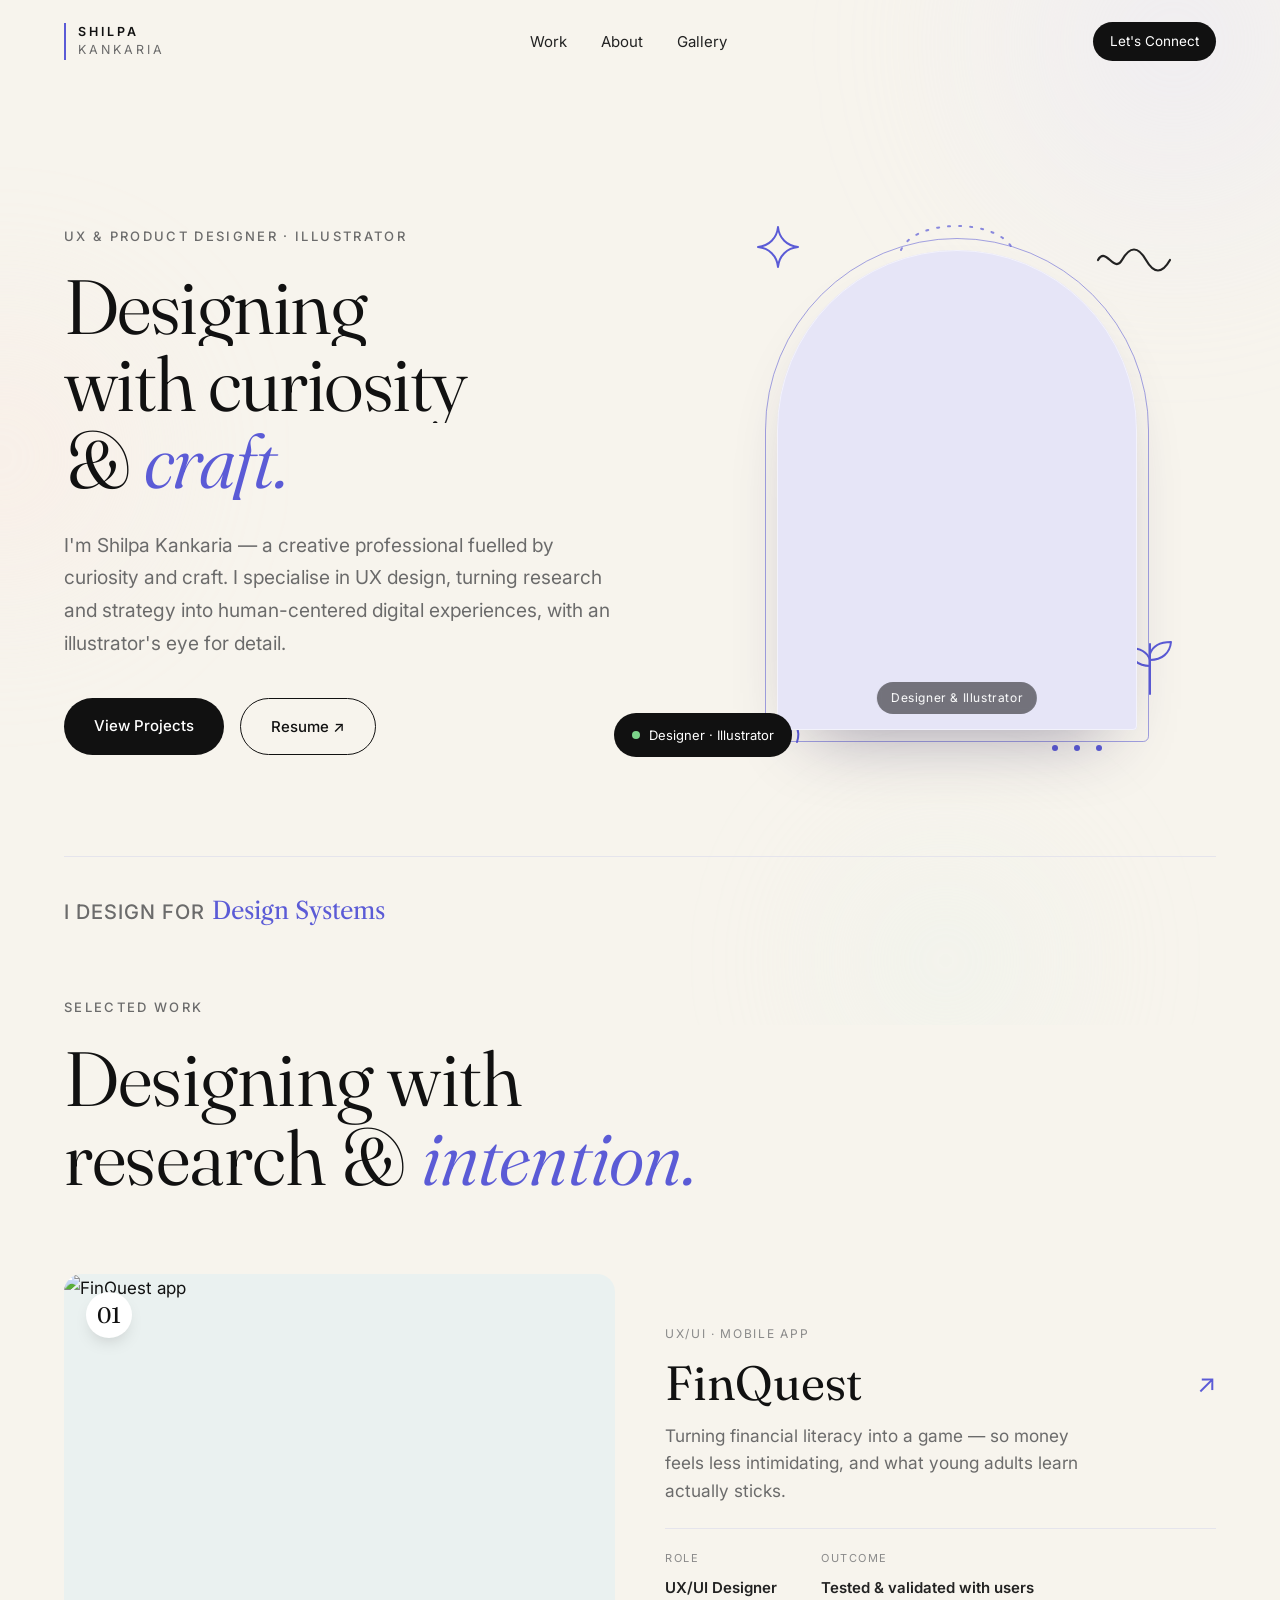
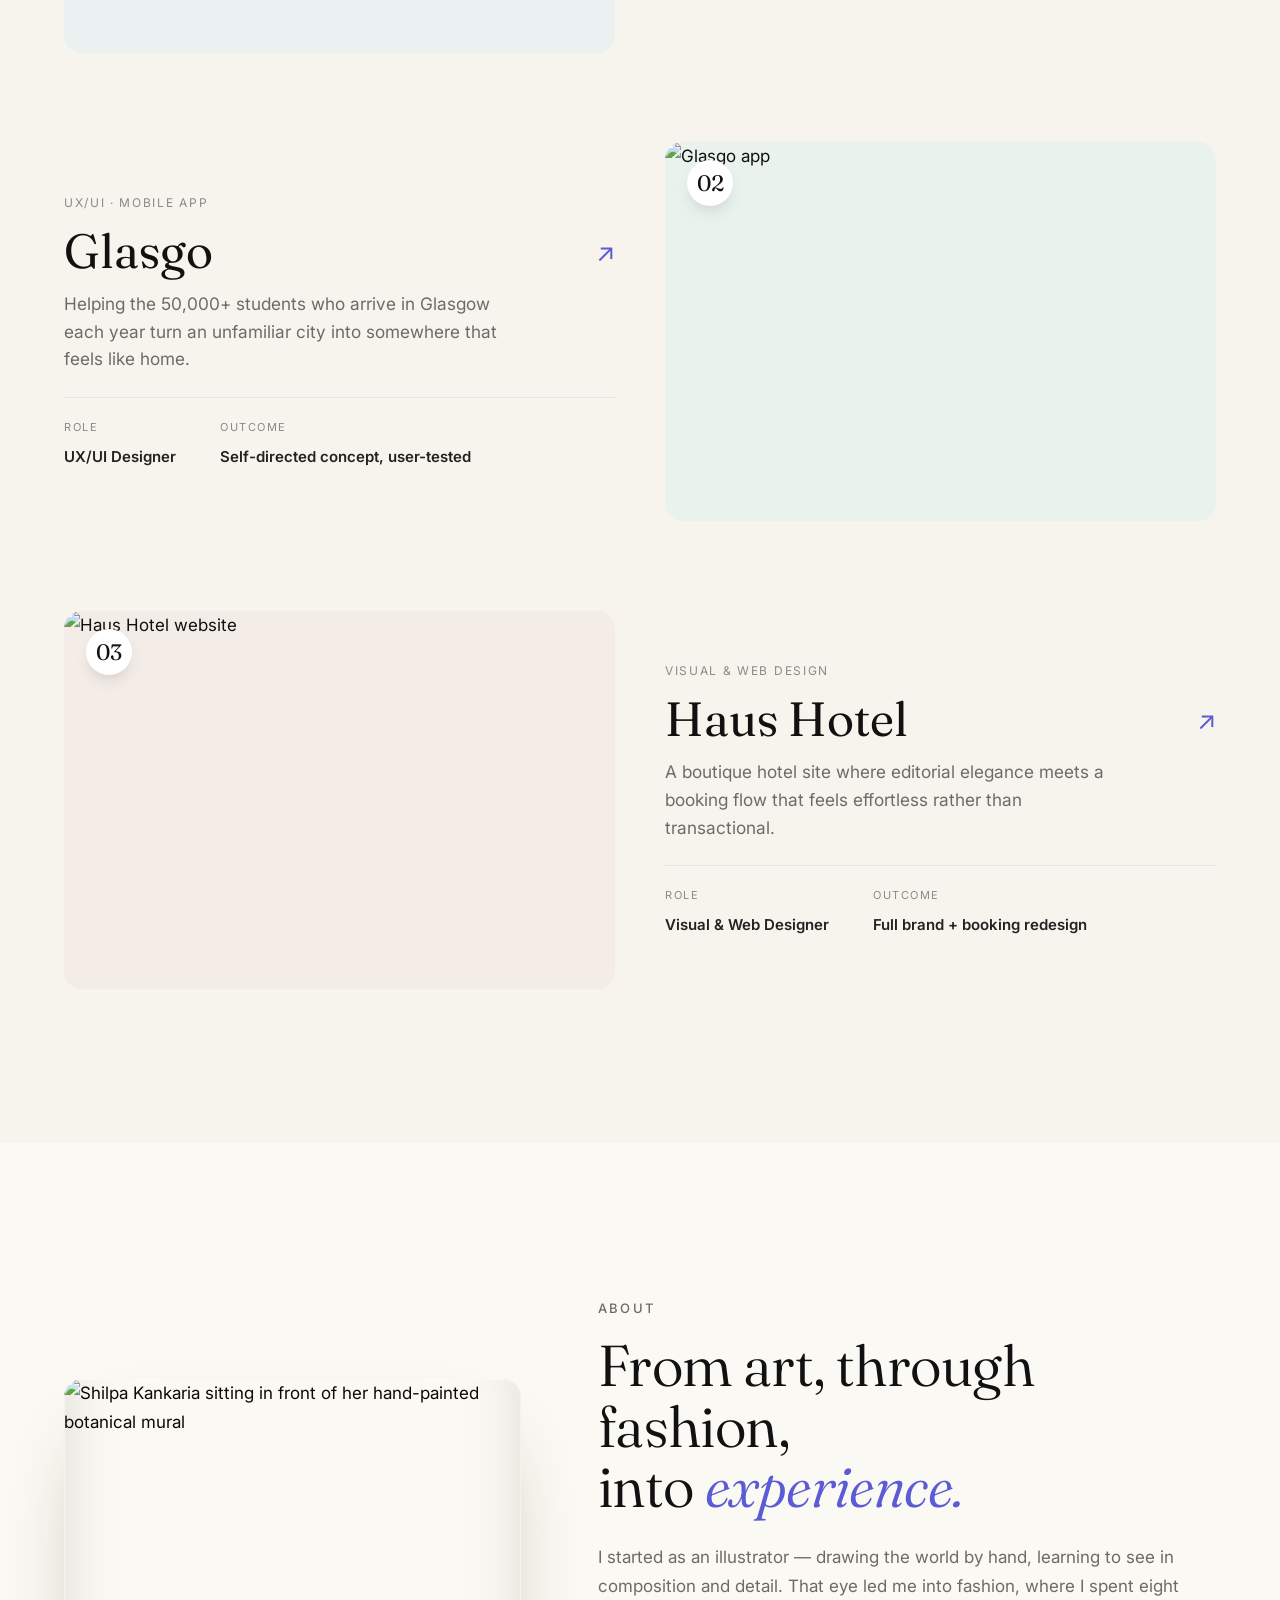
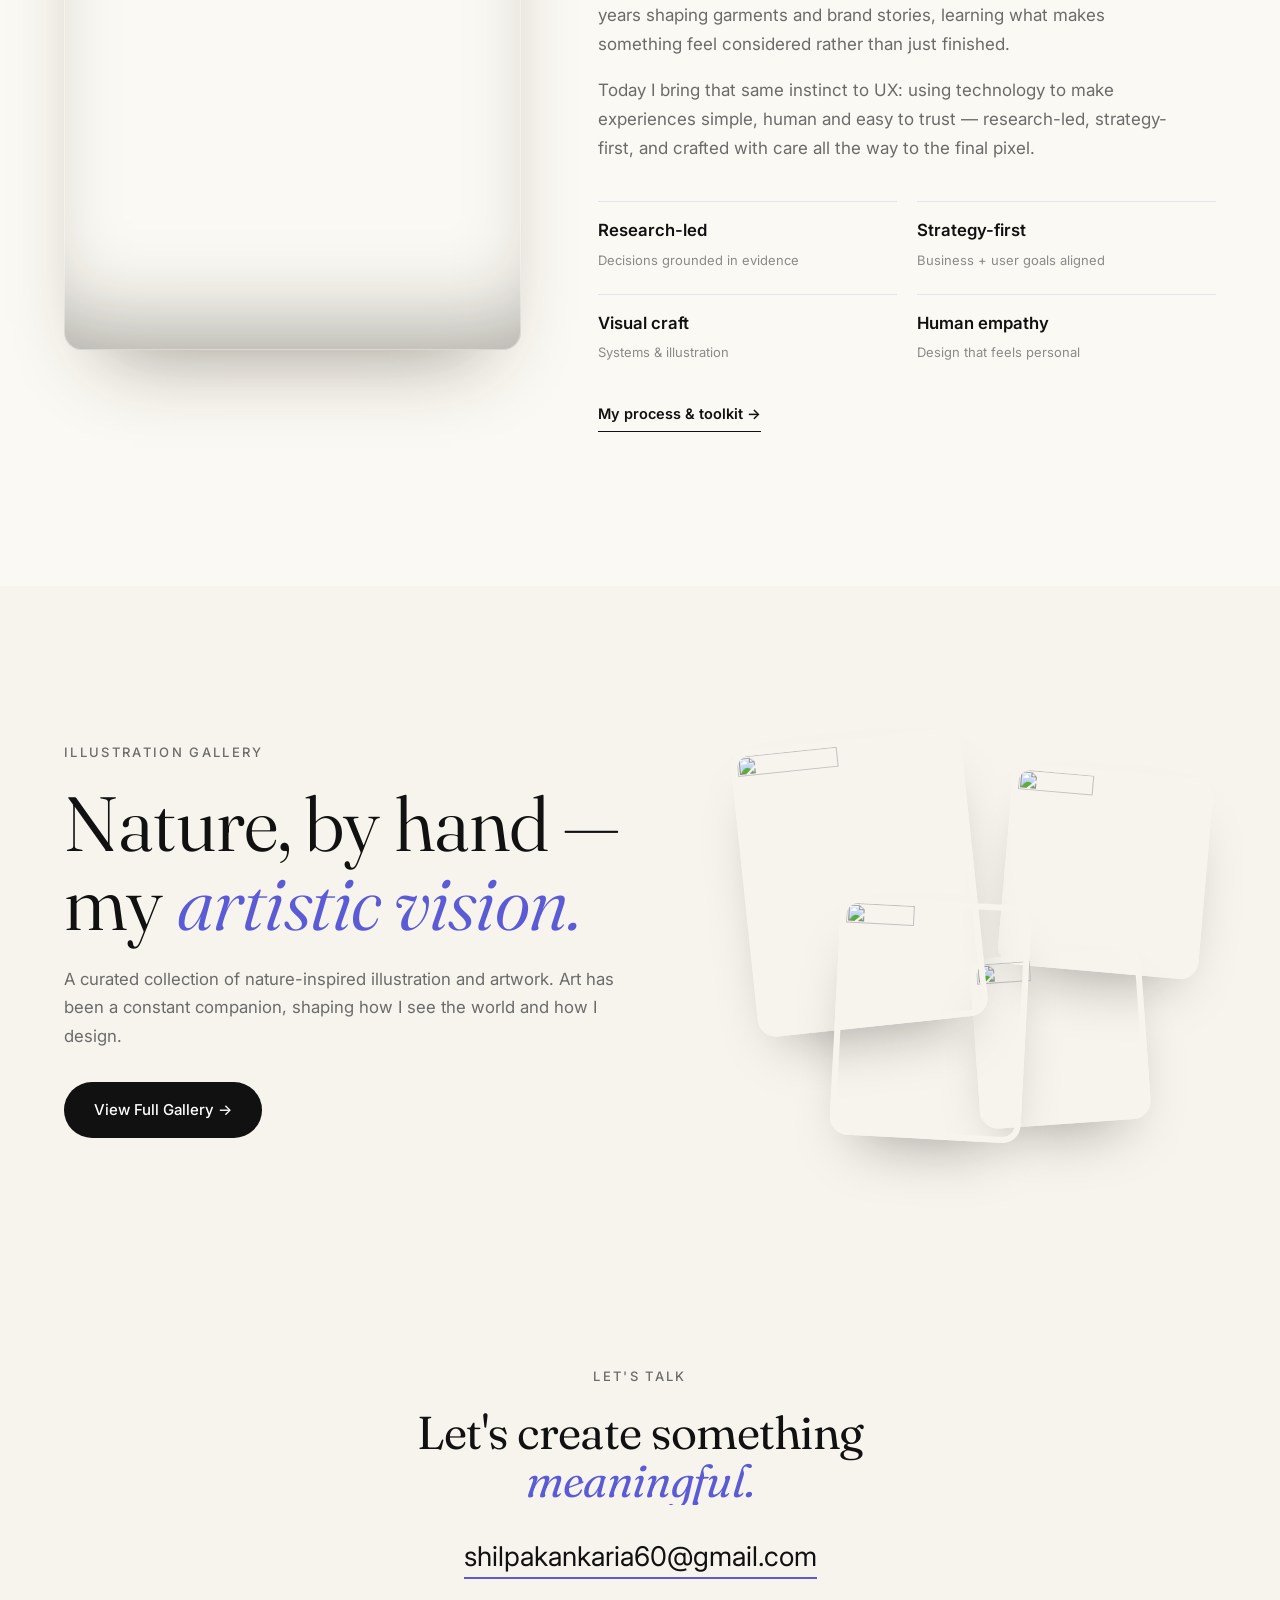
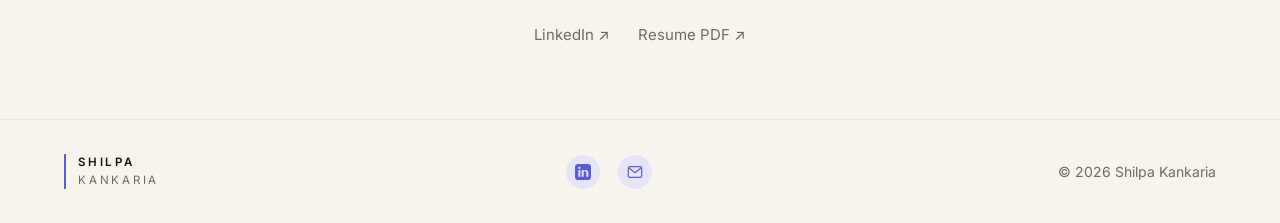
==== commit 1575b27a: "Make footer consistent across all pages with LinkedIn/Email icon buttons All 8 pages now share the i" ====
--- a/index.html
+++ b/index.html
@@ -226,7 +226,11 @@
 <footer class="footer">
   <div class="footer-row">
     <span class="footer-logo"><span class="logo-stack">Shilpa<span>Kankaria</span></span></span>
-    <span>© 2026 Shilpa Kankaria — Crafting experiences with curiosity &amp; craft</span>
+    <div class="footer-links">
+      <a href="https://www.linkedin.com/in/shilpa-kankaria/" target="_blank" rel="noopener" aria-label="LinkedIn" data-hover><svg viewBox="0 0 24 24" fill="currentColor"><path d="M19 0H5a5 5 0 0 0-5 5v14a5 5 0 0 0 5 5h14a5 5 0 0 0 5-5V5a5 5 0 0 0-5-5ZM8 19H5V9h3ZM6.5 7.5A1.75 1.75 0 1 1 8.3 5.75 1.78 1.78 0 0 1 6.5 7.5ZM20 19h-3v-5.6c0-3.37-4-3.12-4 0V19h-3V9h3v1.76c1.4-2.59 7-2.78 7 2.48Z"/></svg></a>
+      <a href="mailto:shilpakankaria60@gmail.com" aria-label="Email" data-hover><svg viewBox="0 0 24 24" fill="none" stroke="currentColor" stroke-width="1.8" stroke-linecap="round" stroke-linejoin="round"><rect x="2" y="4" width="20" height="16" rx="2"/><path d="m3 6 9 7 9-7"/></svg></a>
+    </div>
+    <span>&copy; 2026 Shilpa Kankaria</span>
   </div>
 </footer>
 
--- a/styles.css
+++ b/styles.css
@@ -403,13 +403,15 @@
 .footer-row{max-width:var(--max);margin:0 auto;display:flex;justify-content:space-between;
   align-items:center;gap:18px;flex-wrap:wrap;font-size:14px;color:var(--muted)}
 .footer-logo{display:inline-flex;align-items:center}
+.footer-links{display:flex;gap:18px;align-items:center}
+.footer-links a{display:inline-flex;align-items:center;justify-content:center;width:34px;height:34px;
+  border-radius:50%;background:var(--accent-soft);color:#5B5BD6;transition:background .3s,color .3s,transform .3s}
+.footer-links a:hover{background:#5B5BD6;color:#fff;transform:translateY(-2px)}
+.footer-links svg{width:16px;height:16px}
 .footer-version{font-size:10.5px;color:#F7F4ED;letter-spacing:.04em;width:100%;
   text-align:center;order:99;margin-top:4px;user-select:all;cursor:default}
 .footer-version::selection{color:var(--ink);background:var(--accent-soft)}
 .footer-logo .logo-stack{font-size:.72rem}
-.footer-links{display:flex;gap:24px}
-.footer-links a{color:var(--muted);transition:color .3s}
-.footer-links a:hover{color:var(--ink)}
 
 /* ---------- Responsive ---------- */
 @media (max-width:980px){
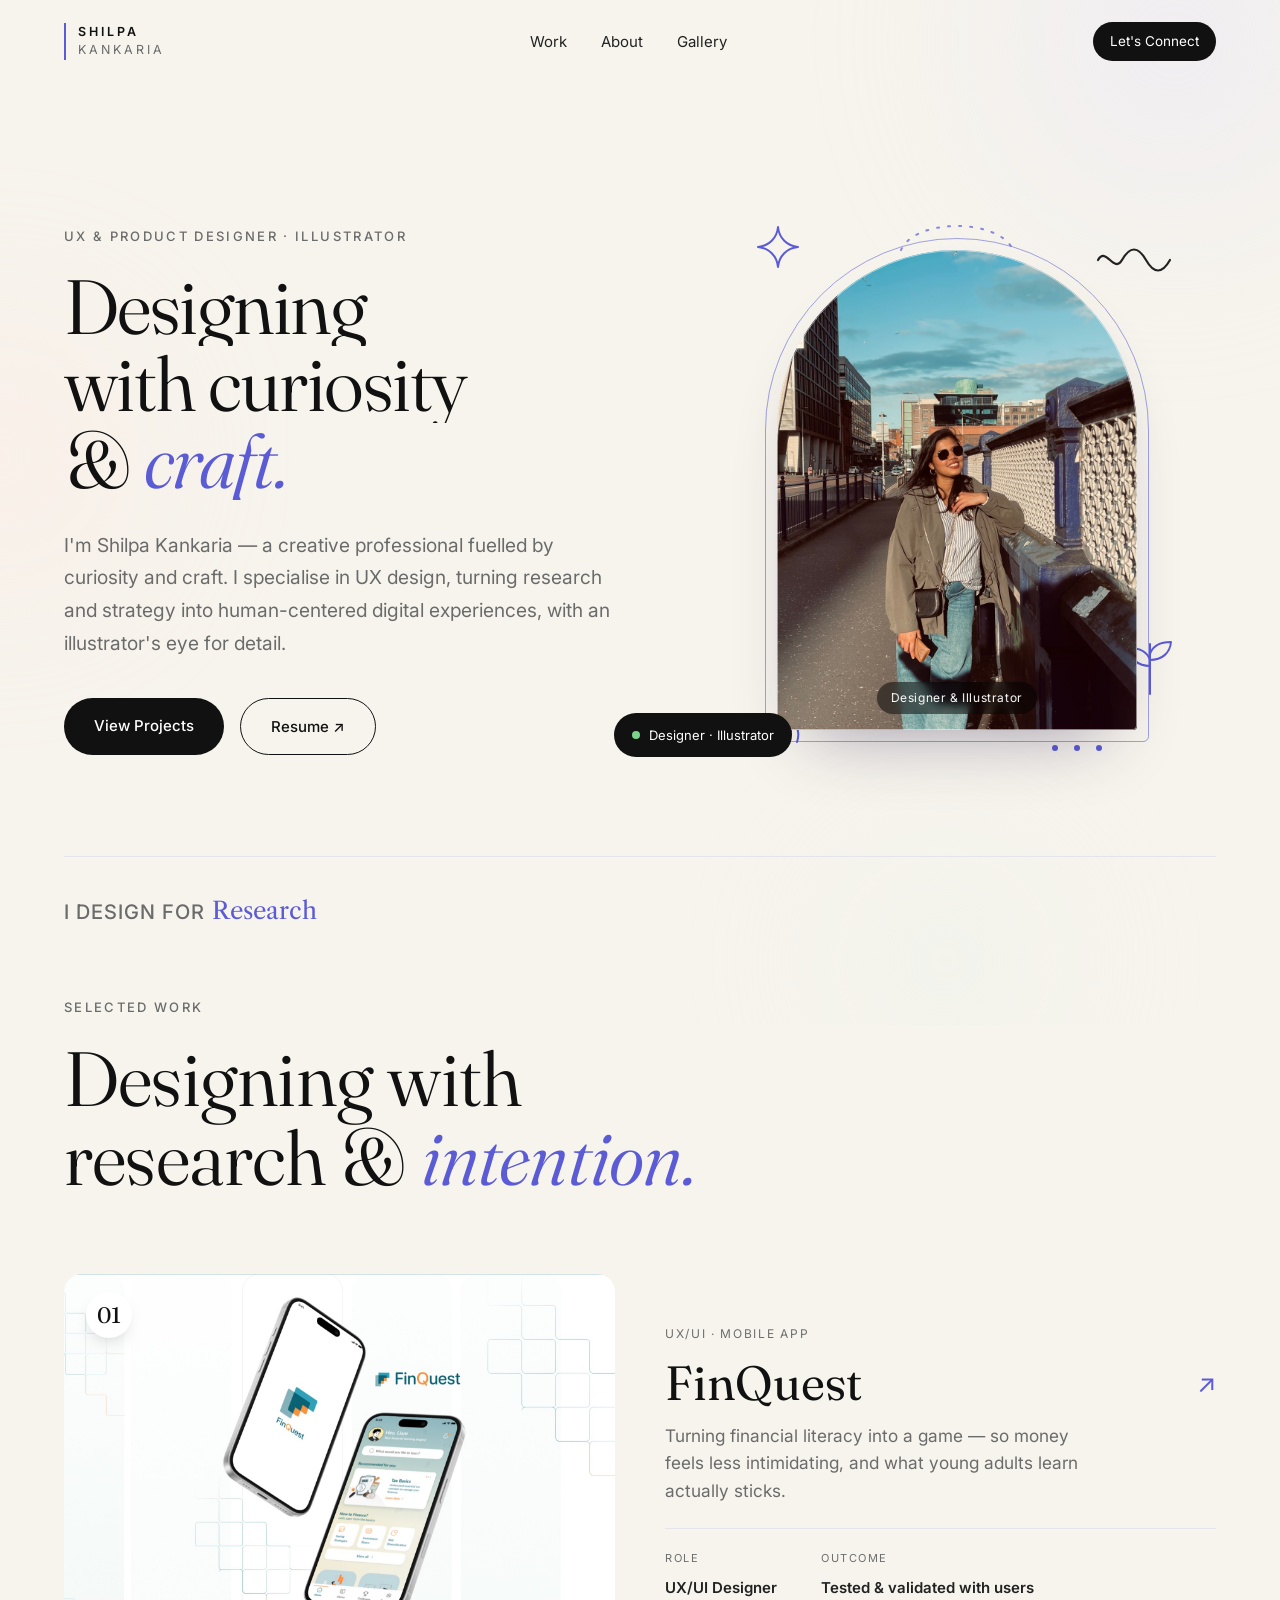
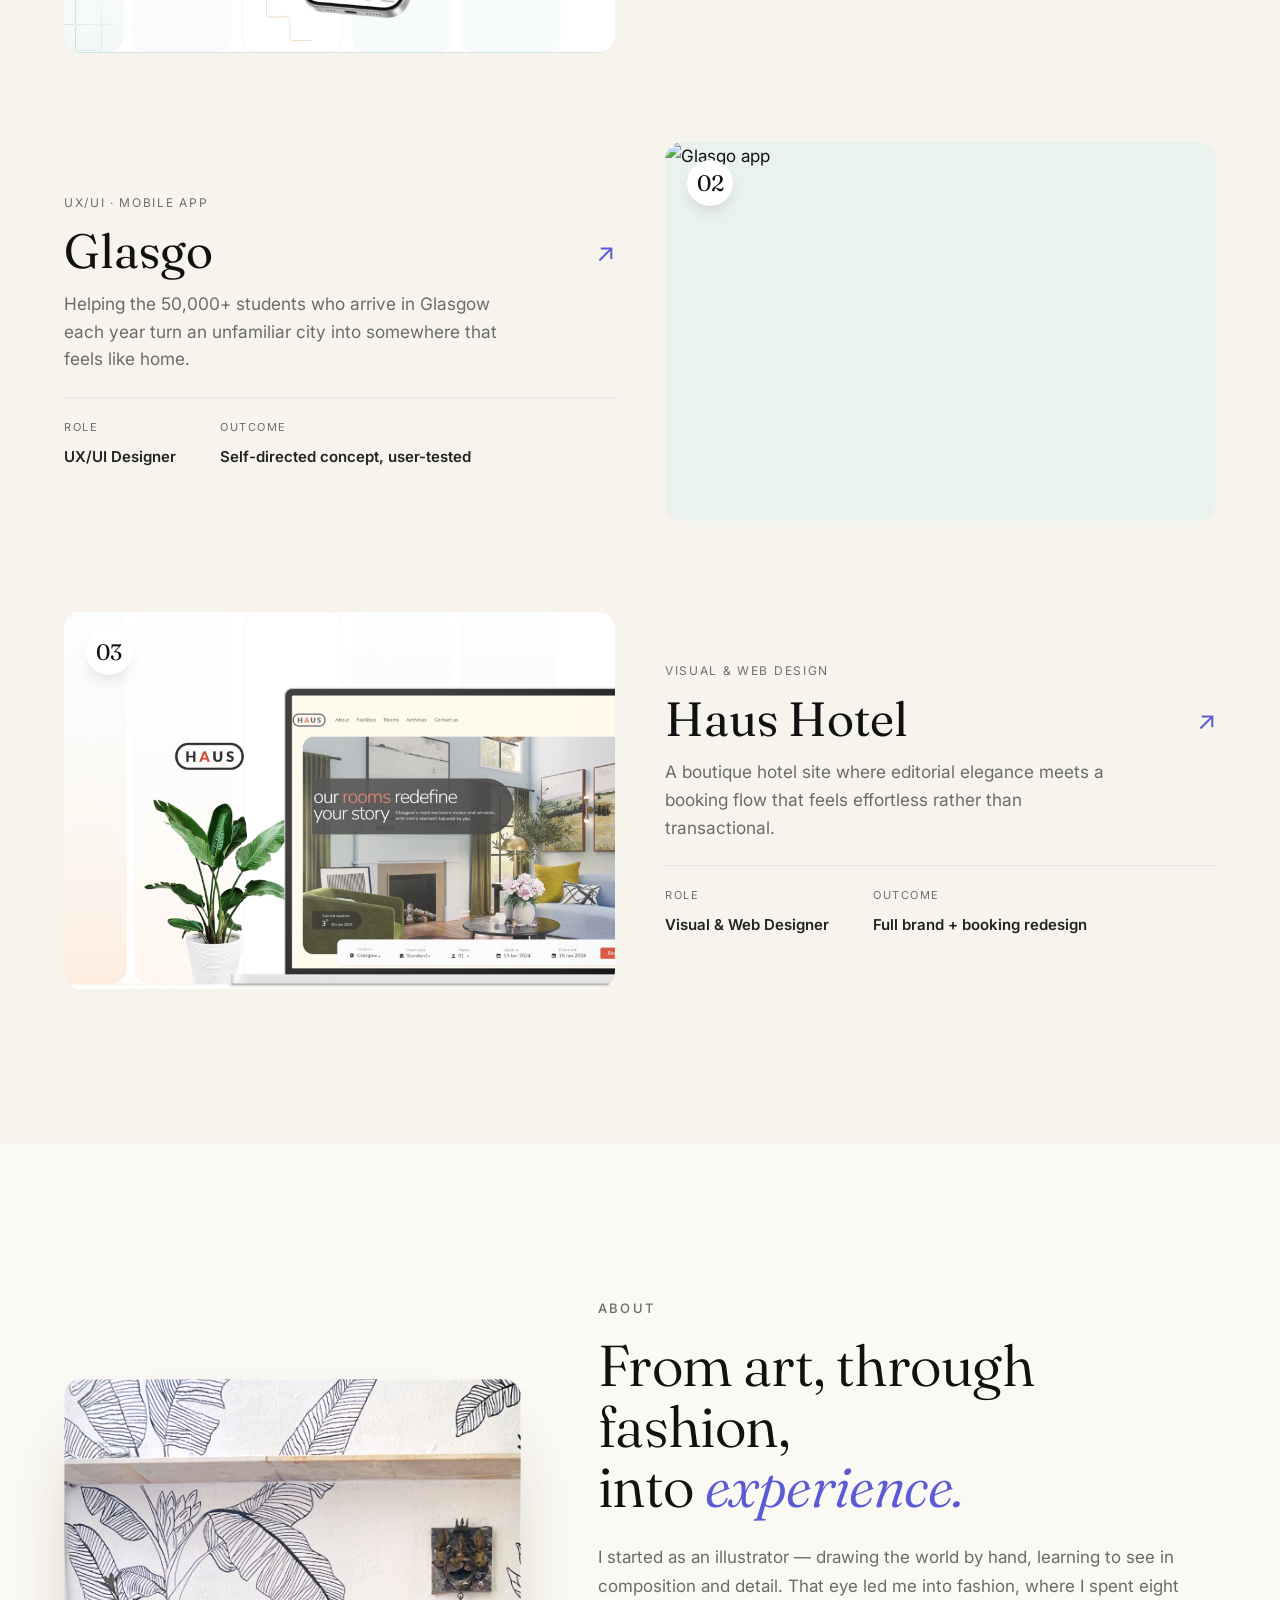
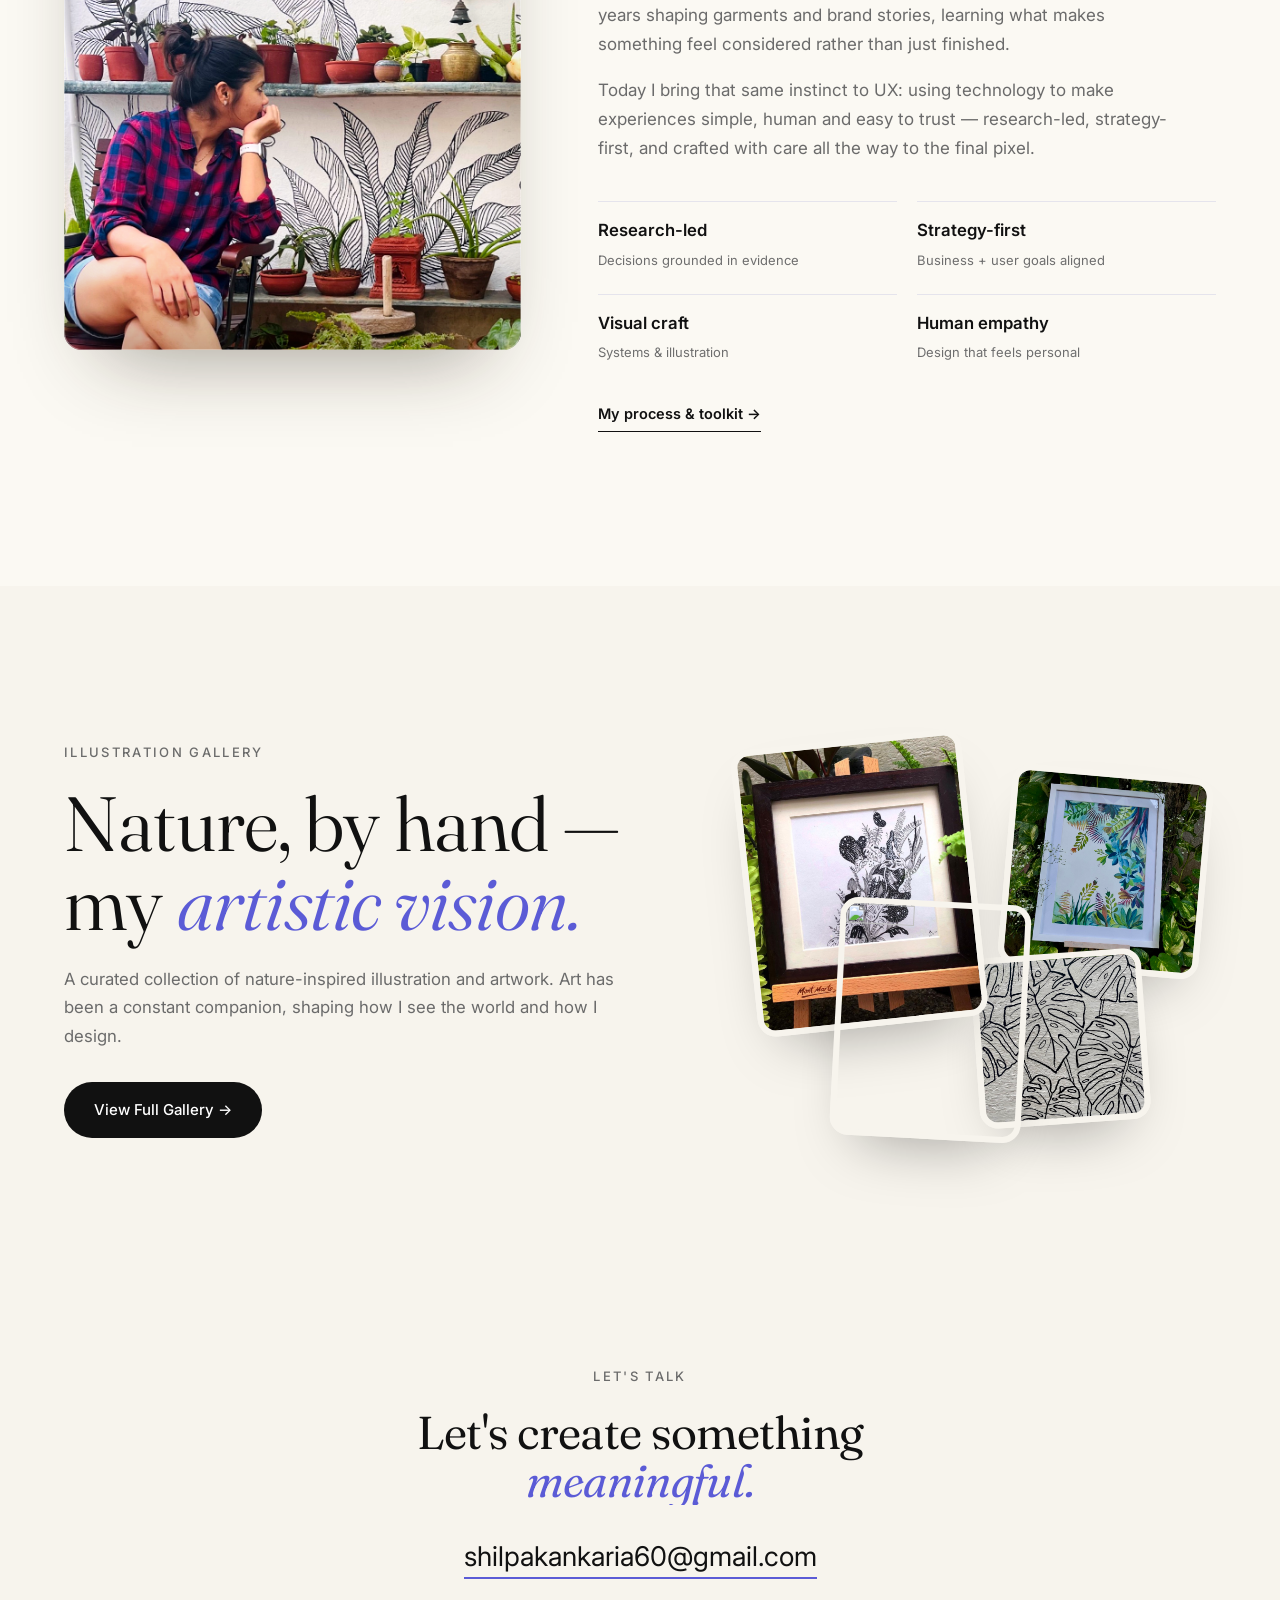
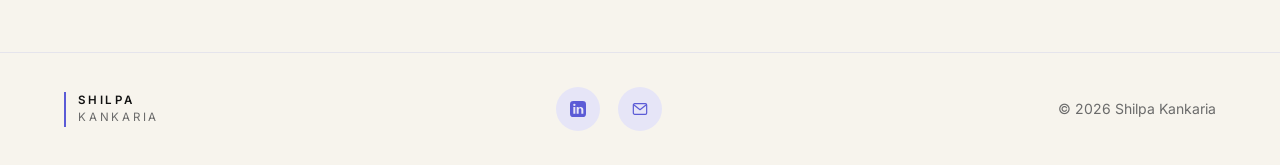
==== commit e01c8b9e: "Accessibility (alt text, skip link, contrast, decorative video markup, touch targets) + media compre" ====
--- a/index.html
+++ b/index.html
@@ -36,6 +36,7 @@
 <div class="cursor" id="cursor"></div>
 <div class="cursor-dot" id="cursorDot"></div>
 
+<a class="skip-link" href="#top">Skip to main content</a>
 <header class="nav" id="nav">
   <a href="#top" class="nav-logo" aria-label="Shilpa Kankaria — home"><span class="logo-stack">Shilpa<span>Kankaria</span></span></a>
   <nav class="nav-links" id="navLinks">
@@ -215,10 +216,6 @@
     <span class="line"><span>Let's create something <em>meaningful.</em></span></span>
   </h2>
   <a href="mailto:shilpakankaria60@gmail.com" class="contact-mail" data-hover>shilpakankaria60@gmail.com</a>
-  <div class="contact-links reveal">
-    <a href="https://www.linkedin.com/in/shilpa-kankaria/" target="_blank" data-hover>LinkedIn ↗</a>
-    <a href="assets/Shilpa-Resume.pdf" target="_blank" data-hover>Resume PDF ↗</a>
-  </div>
 </section>
 
 </main>
--- a/styles.css
+++ b/styles.css
@@ -8,7 +8,7 @@
   --ink:#111111;
   --ink-2:#222222;
   --muted:#6B6B6B;
-  --muted-2:#8A8A8A;
+  --muted-2:#6E6E6E;     /* darkened from #8A8A8A — was 3.14:1 on --bg, fails WCAG AA; now 4.64:1 */
   --line:#E5E4EC;
   --accent:#5B5BD6;      /* refined periwinkle-violet */
   --accent-soft:#E6E5F7;
@@ -20,6 +20,12 @@
 }
 
 *{margin:0;padding:0;box-sizing:border-box}
+a:focus-visible,button:focus-visible,[tabindex]:focus-visible,summary:focus-visible,
+input:focus-visible,textarea:focus-visible{
+  outline:2px solid var(--accent);outline-offset:3px;border-radius:4px}
+.skip-link{position:absolute;top:-100px;left:12px;z-index:9999;background:var(--ink);color:#fff;
+  padding:12px 20px;border-radius:8px;font-size:14px;font-weight:600;transition:top .2s var(--ease)}
+.skip-link:focus{top:12px}
 html{scroll-behavior:smooth;-webkit-font-smoothing:antialiased;overflow-x:hidden;max-width:100vw}
 body{
   background:var(--bg);color:var(--ink);
@@ -404,7 +410,7 @@
   align-items:center;gap:18px;flex-wrap:wrap;font-size:14px;color:var(--muted)}
 .footer-logo{display:inline-flex;align-items:center}
 .footer-links{display:flex;gap:18px;align-items:center}
-.footer-links a{display:inline-flex;align-items:center;justify-content:center;width:34px;height:34px;
+.footer-links a{display:inline-flex;align-items:center;justify-content:center;width:44px;height:44px;
   border-radius:50%;background:var(--accent-soft);color:#5B5BD6;transition:background .3s,color .3s,transform .3s}
 .footer-links a:hover{background:#5B5BD6;color:#fff;transform:translateY(-2px)}
 .footer-links svg{width:16px;height:16px}
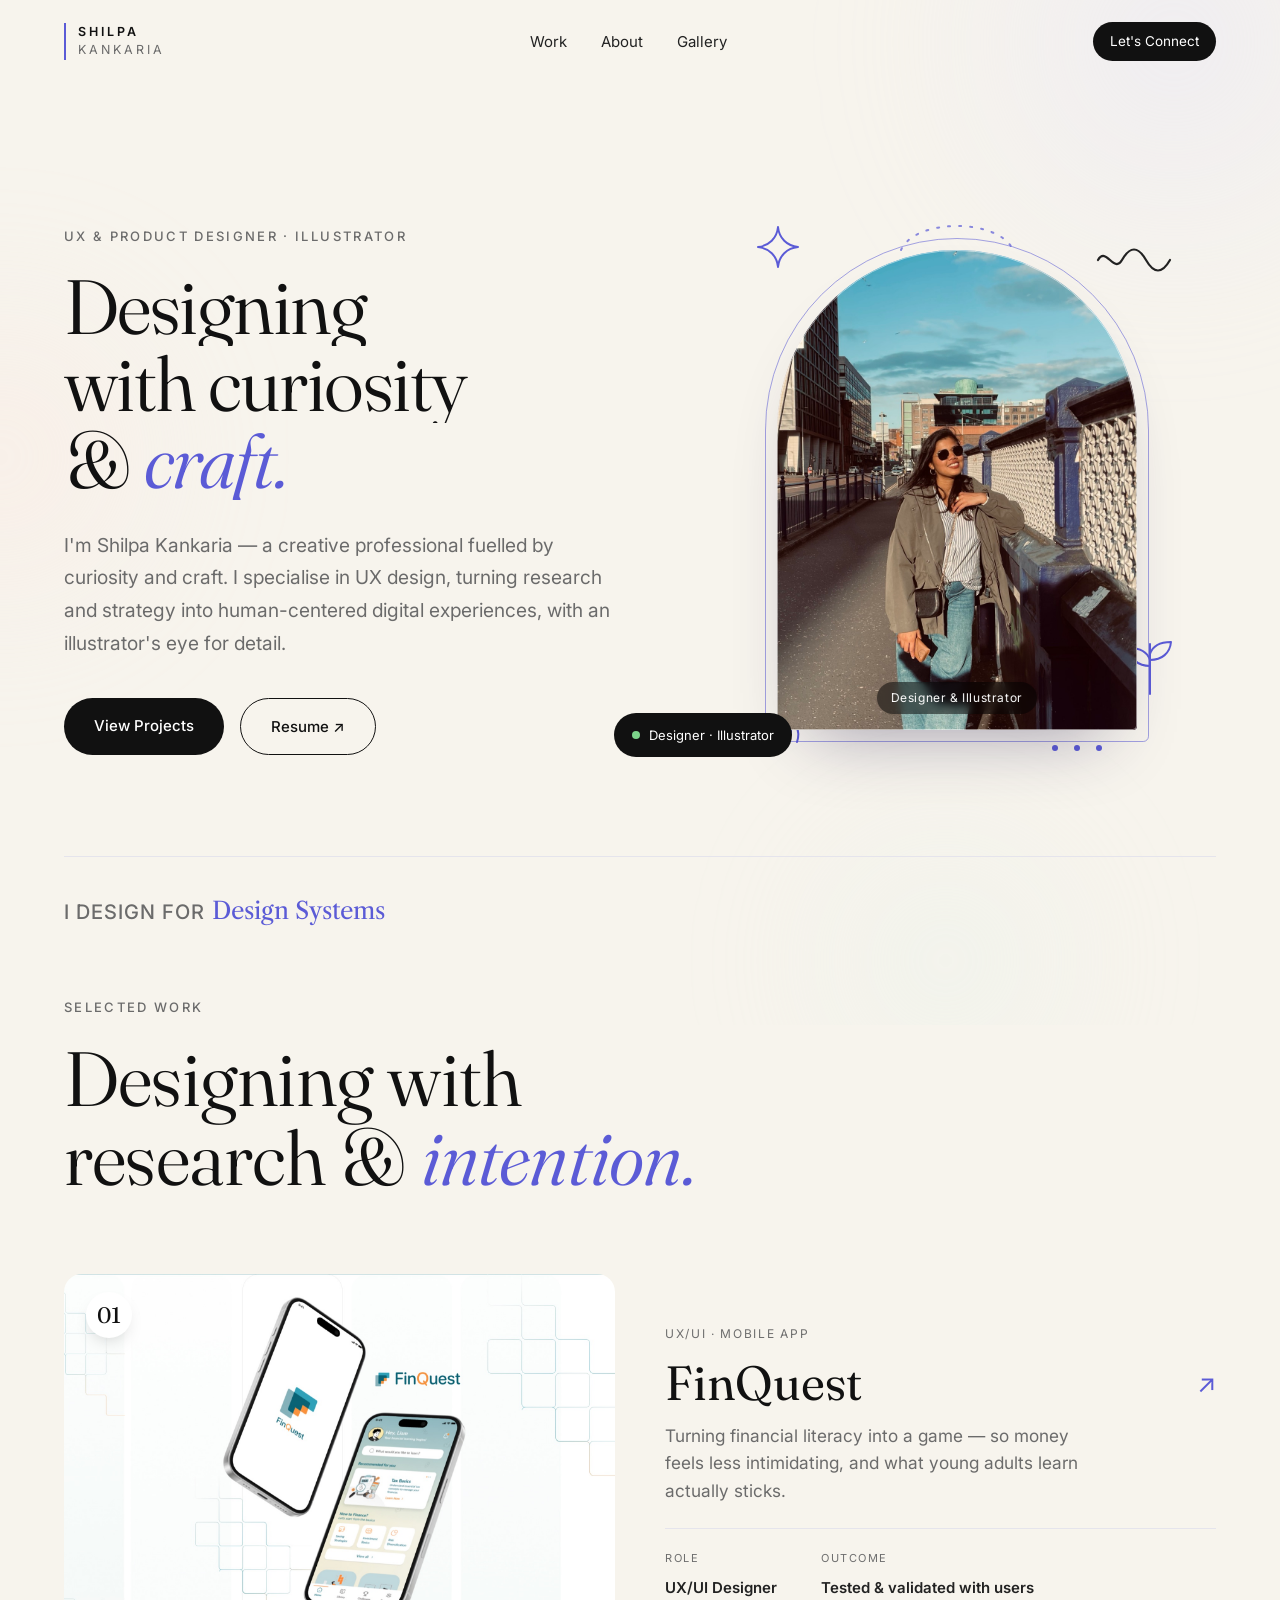
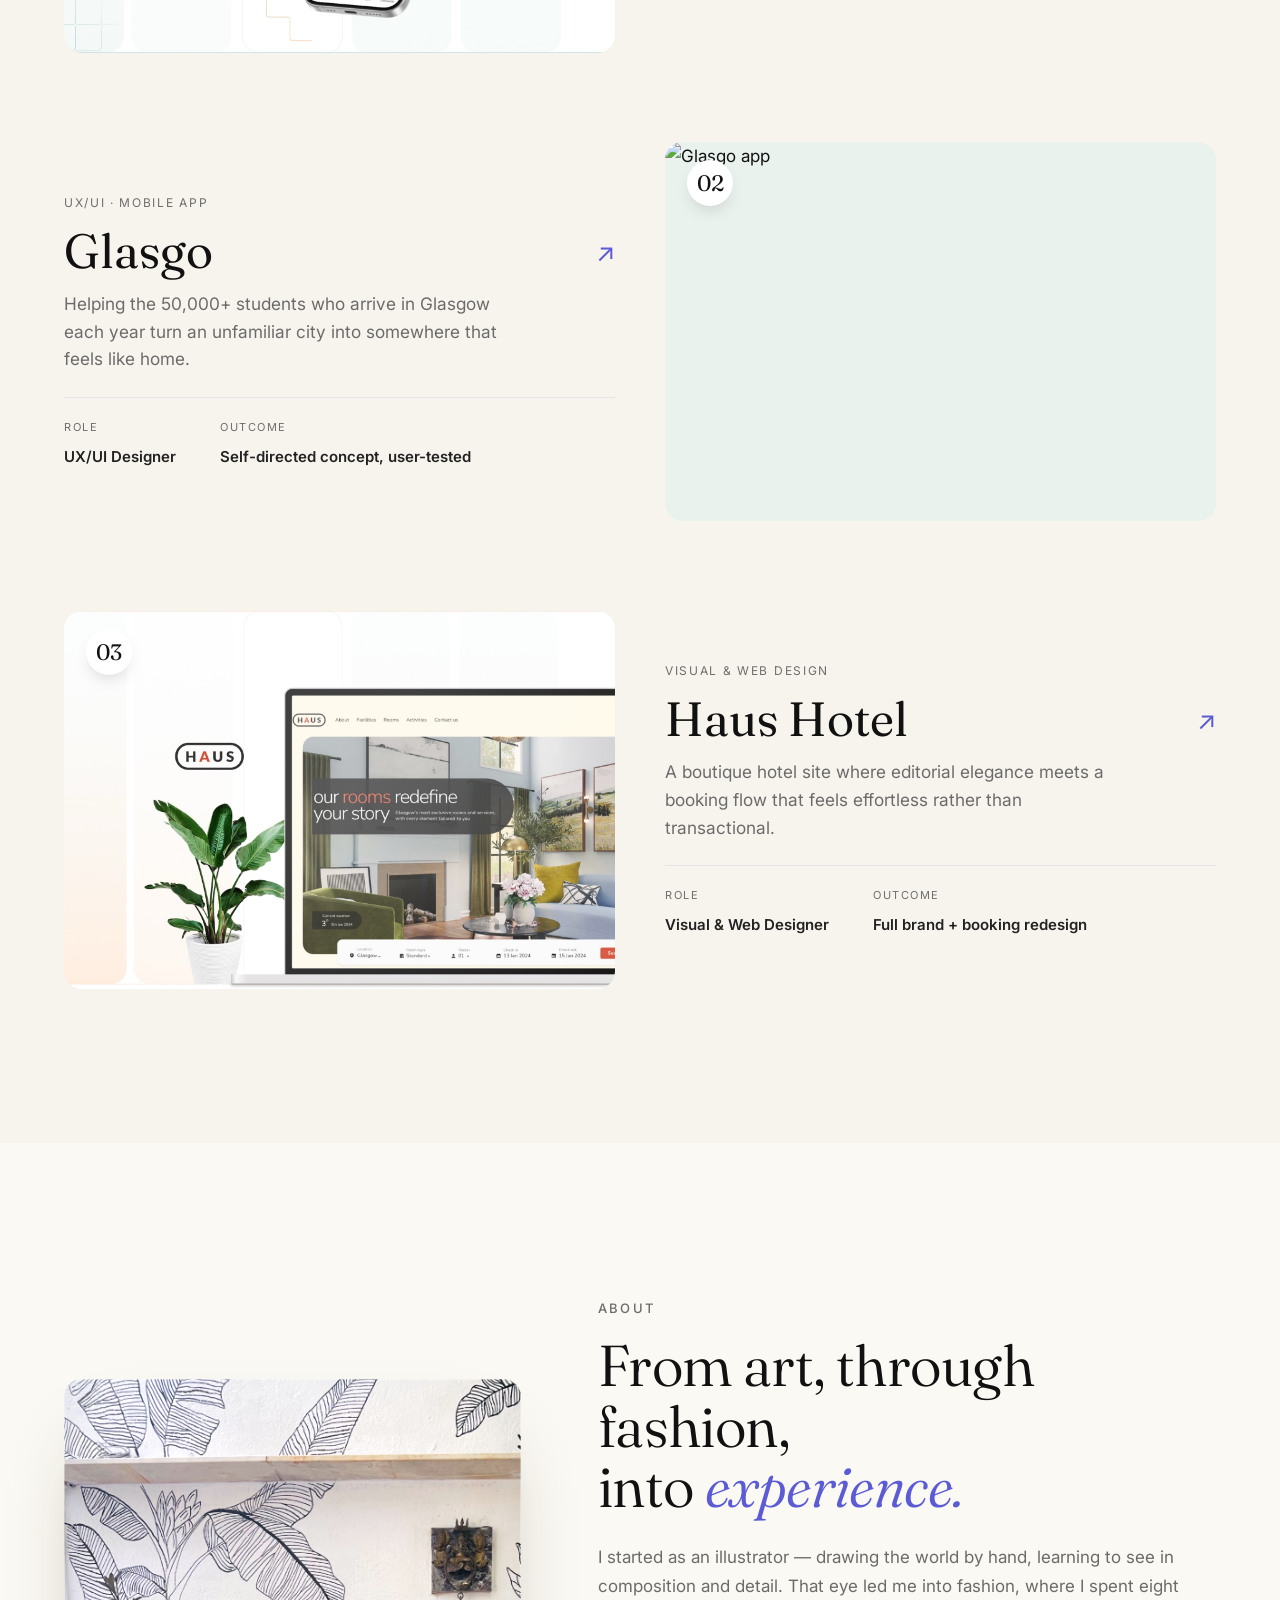
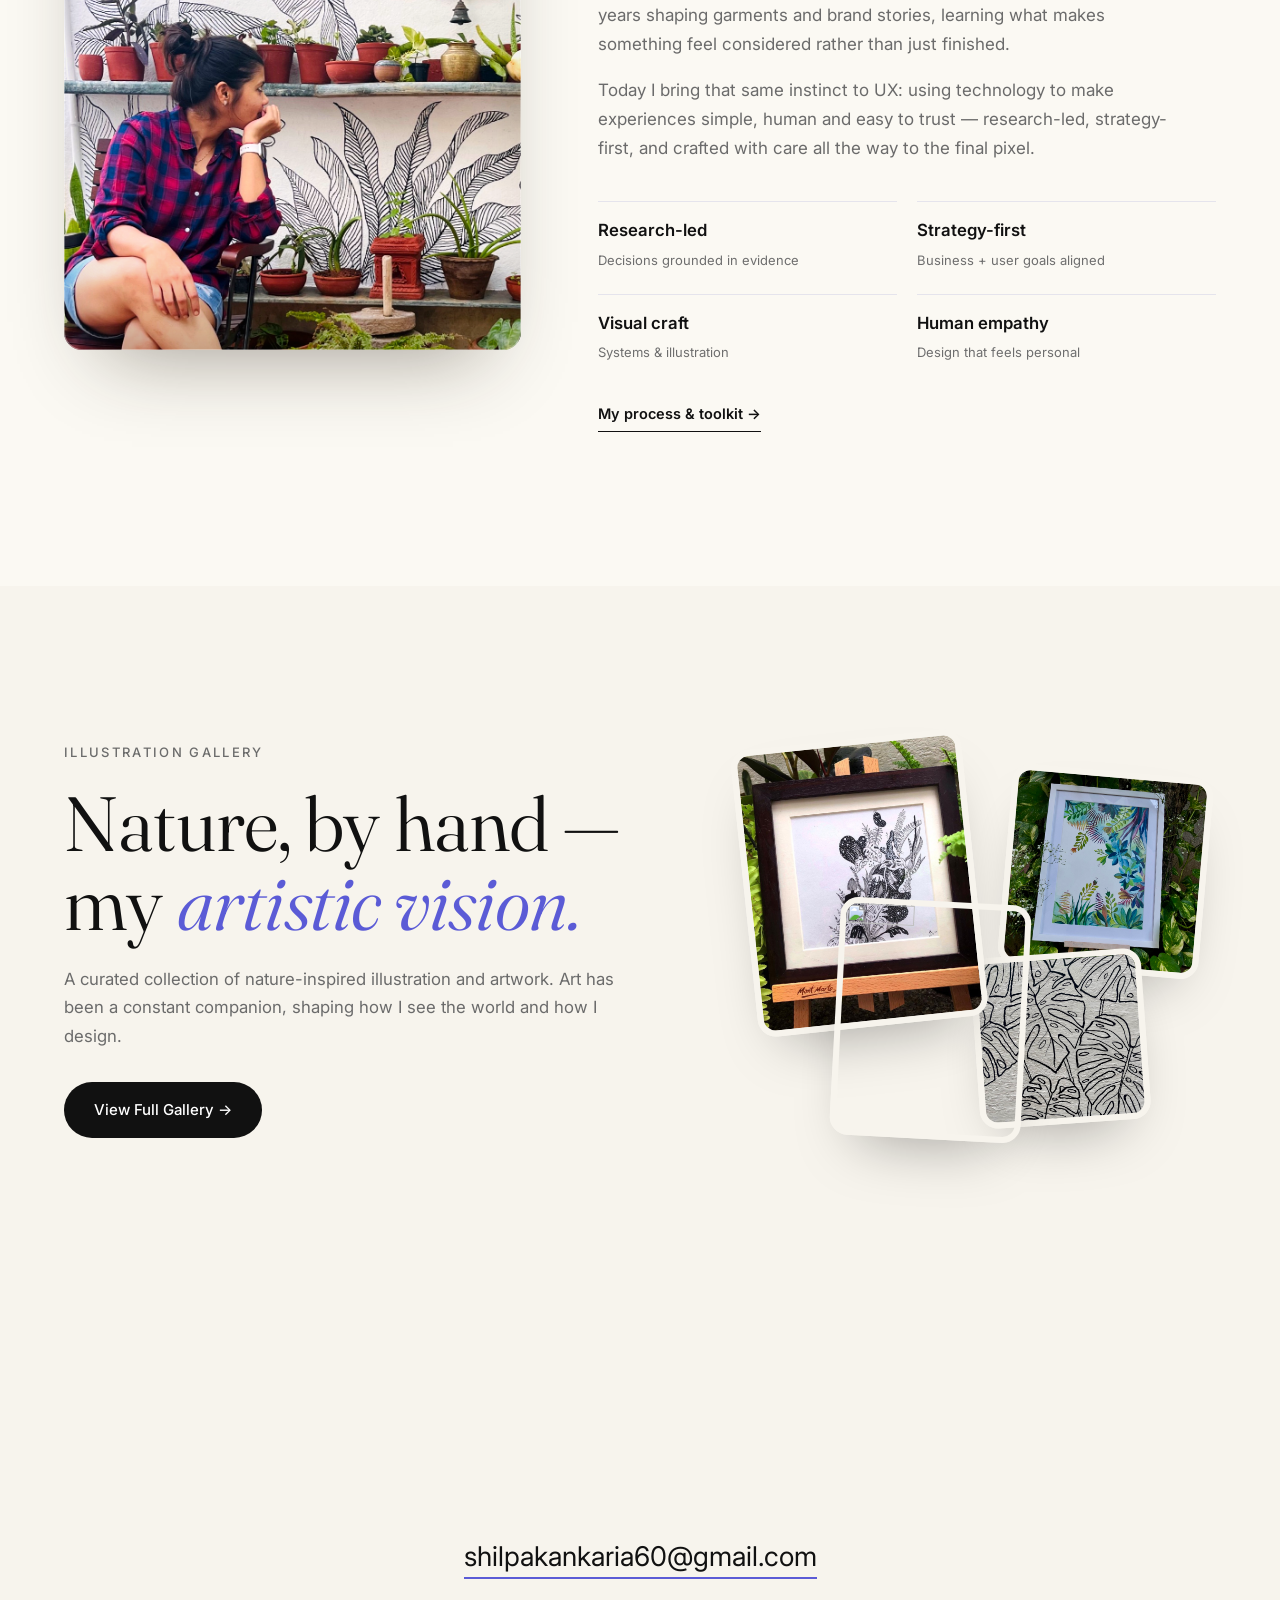
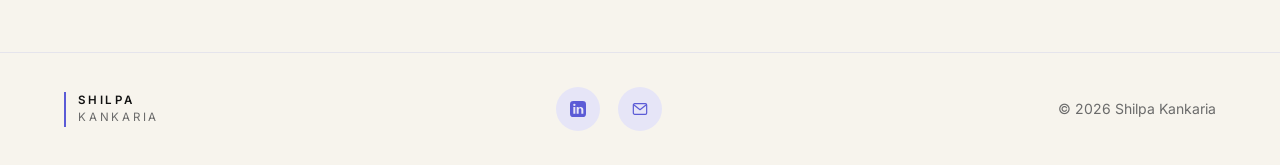
==== commit 2ed12679: "Add Google Analytics 4 tracking to live pages GA4 snippet (G-5JZX5JJ39X) added to all 8 main pages. " ====
--- a/index.html
+++ b/index.html
@@ -2,6 +2,13 @@
 <html lang="en">
 <head>
 <meta charset="UTF-8" />
+<script async src="https://www.googletagmanager.com/gtag/js?id=G-5JZX5JJ39X"></script>
+<script>
+  window.dataLayer = window.dataLayer || [];
+  function gtag(){dataLayer.push(arguments);}
+  gtag('js', new Date());
+  gtag('config', 'G-5JZX5JJ39X');
+</script>
 <meta name="viewport" content="width=device-width, initial-scale=1.0" />
 <link rel="icon" type="image/png" sizes="32x32" href="/assets/favicon-32.png" />
 <link rel="icon" type="image/png" sizes="16x16" href="/assets/favicon-16.png" />
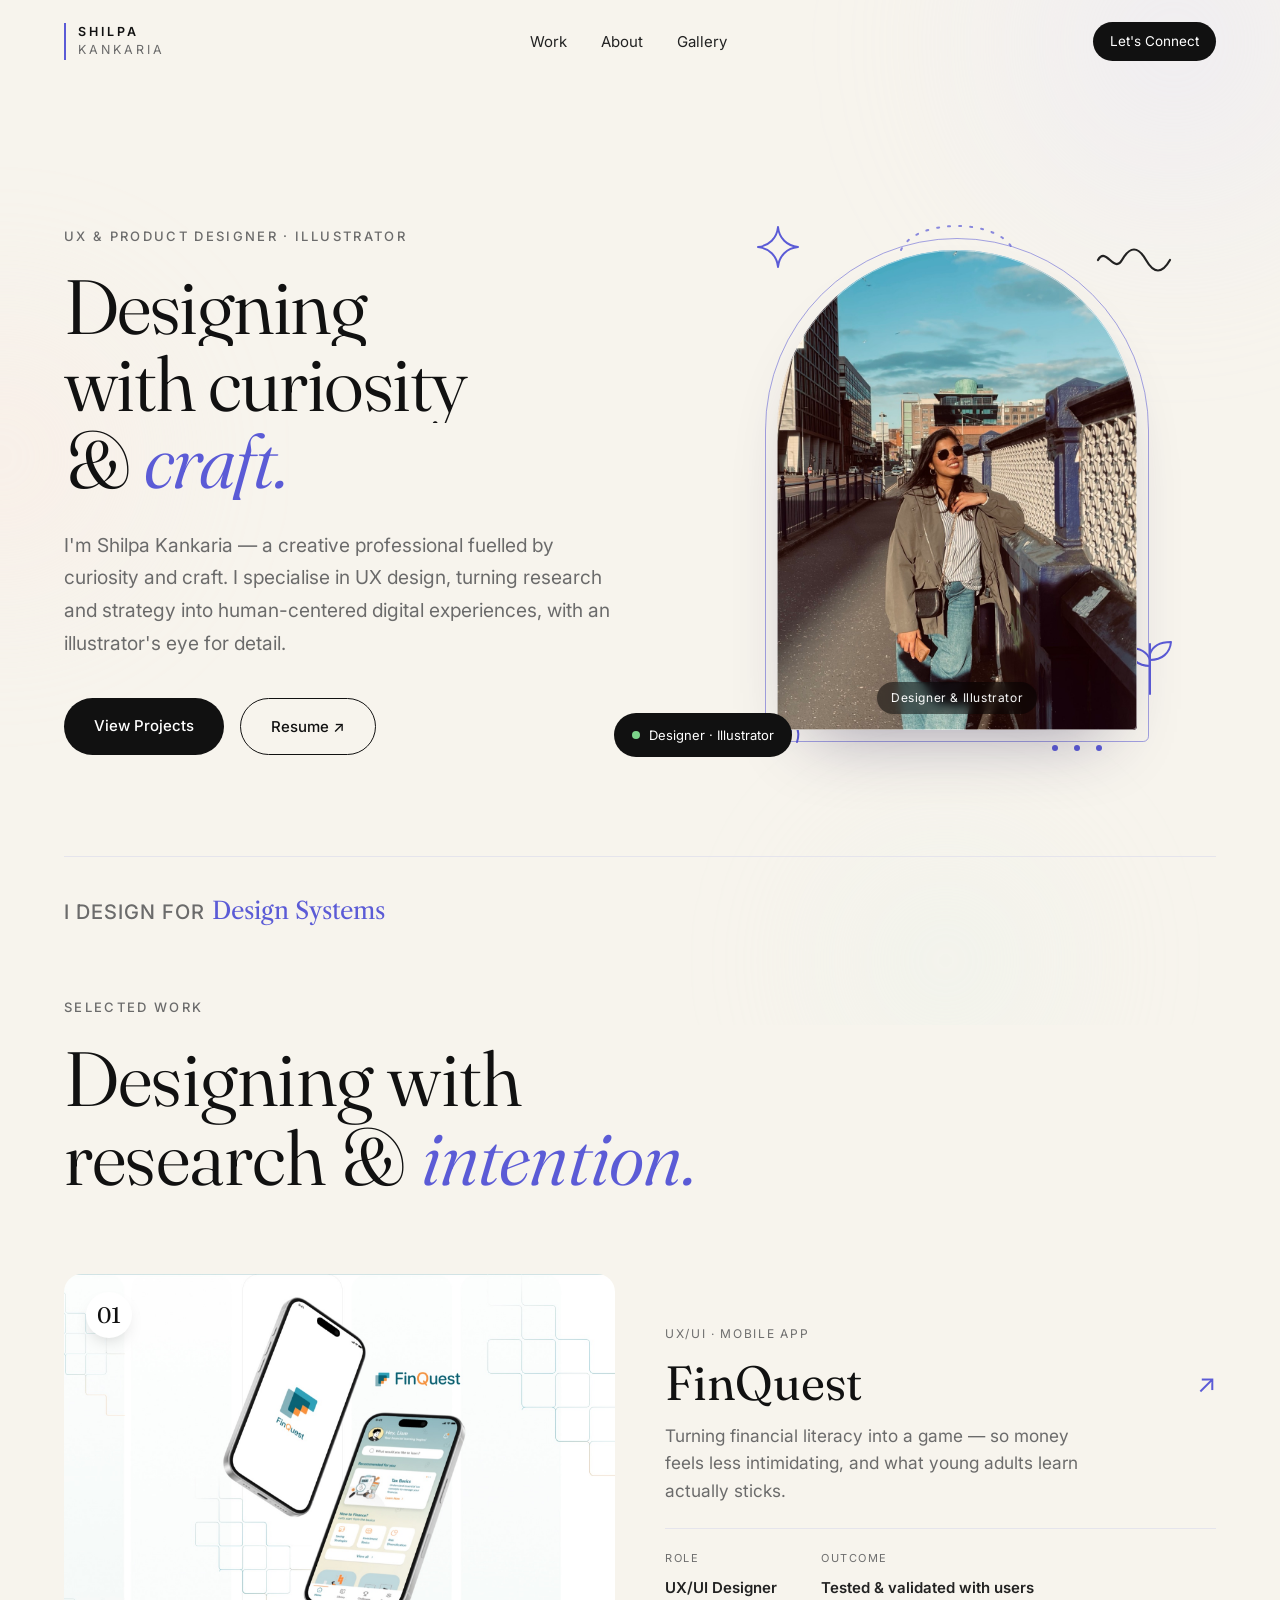
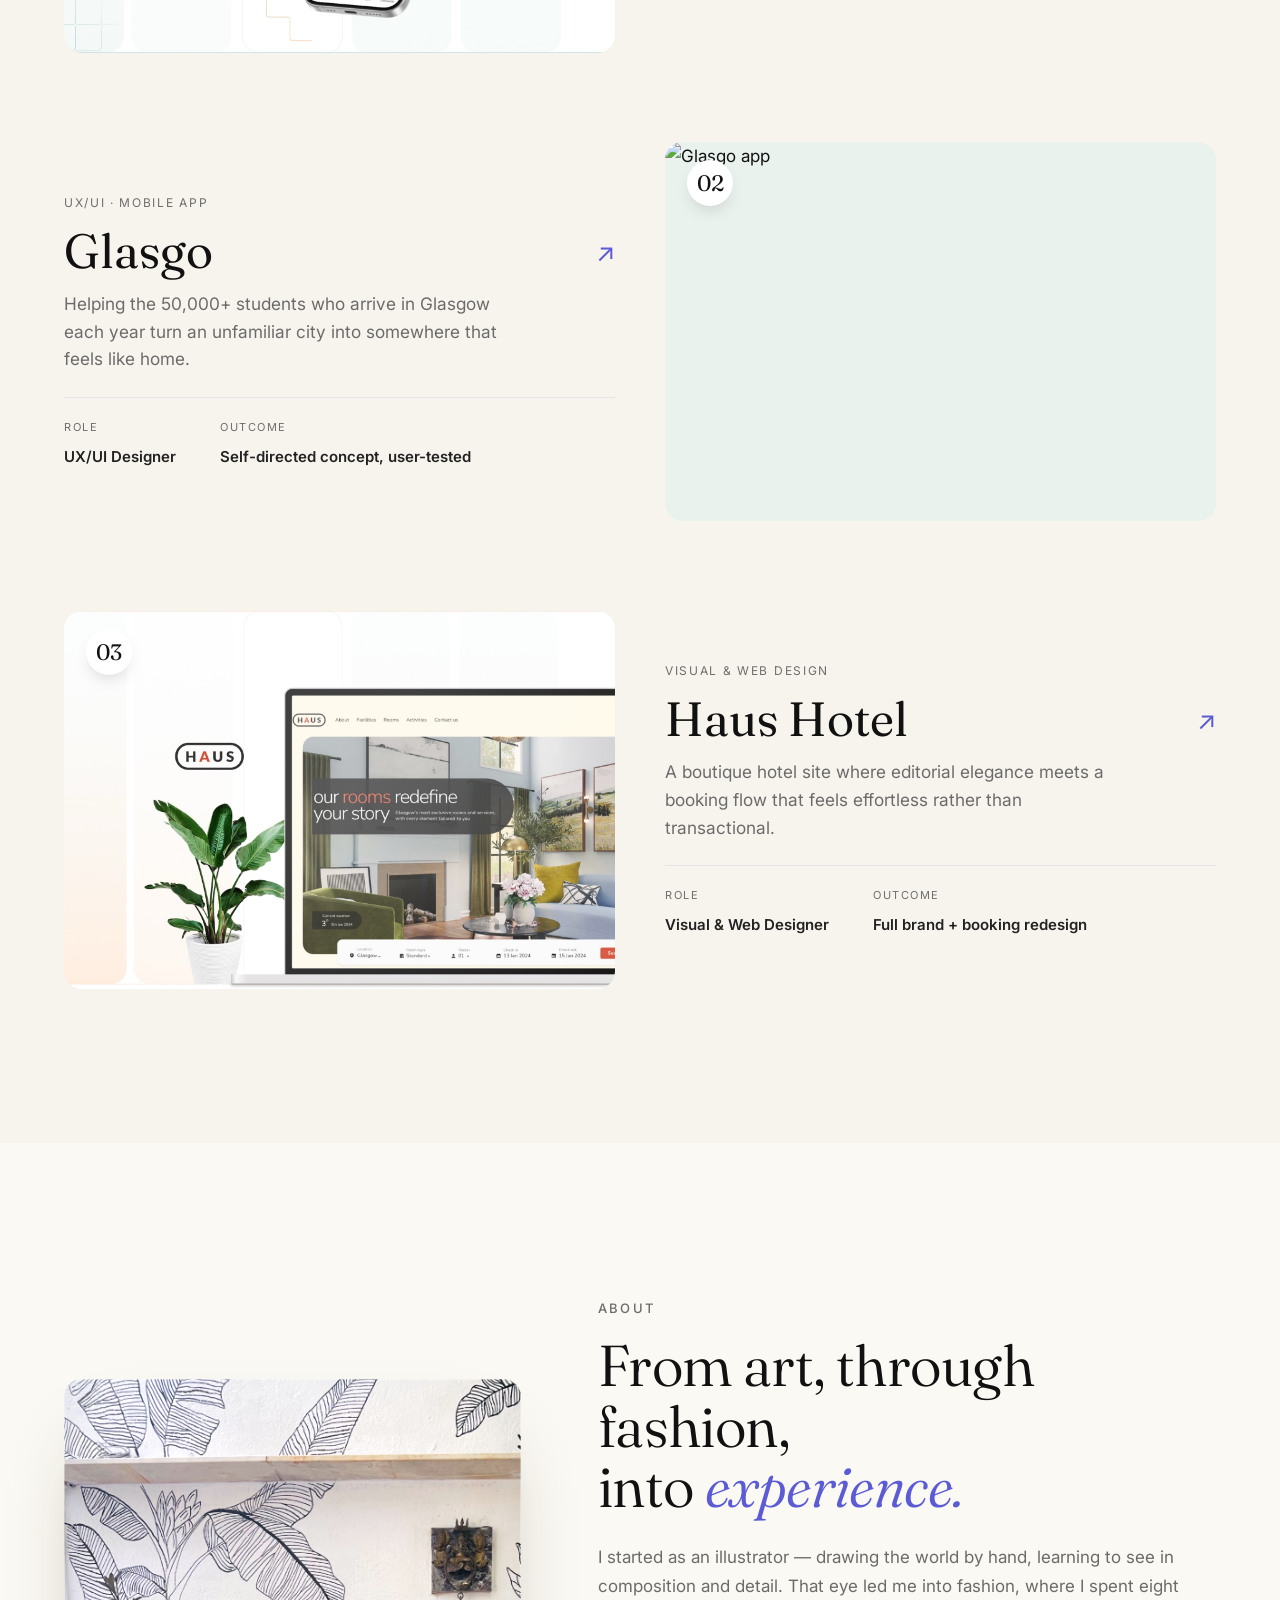
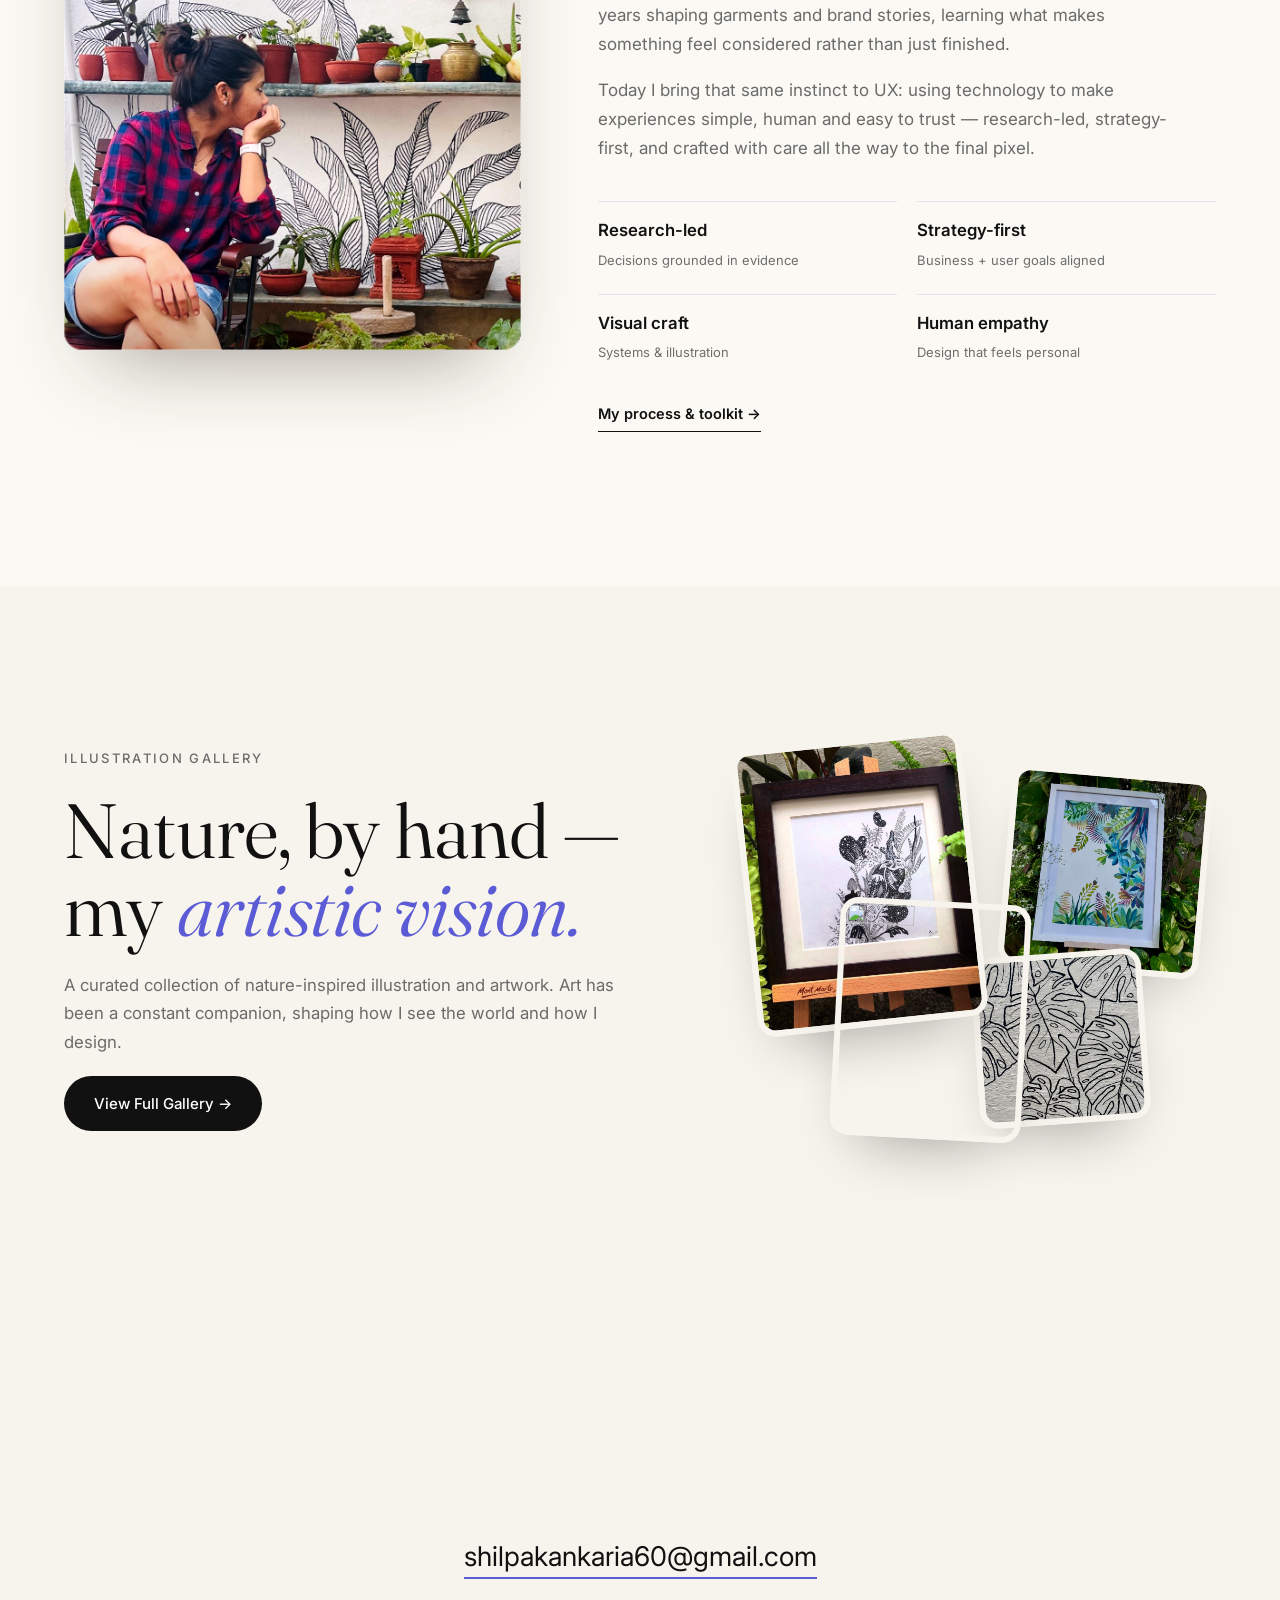
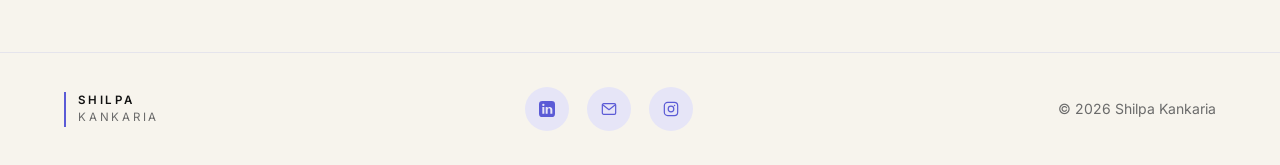
==== commit 87b48fcc: "Add Instagram link to footer (all pages) and Gallery page Footer now has a third icon button linking" ====
--- a/index.html
+++ b/index.html
@@ -233,6 +233,7 @@
     <div class="footer-links">
       <a href="https://www.linkedin.com/in/shilpa-kankaria/" target="_blank" rel="noopener" aria-label="LinkedIn" data-hover><svg viewBox="0 0 24 24" fill="currentColor"><path d="M19 0H5a5 5 0 0 0-5 5v14a5 5 0 0 0 5 5h14a5 5 0 0 0 5-5V5a5 5 0 0 0-5-5ZM8 19H5V9h3ZM6.5 7.5A1.75 1.75 0 1 1 8.3 5.75 1.78 1.78 0 0 1 6.5 7.5ZM20 19h-3v-5.6c0-3.37-4-3.12-4 0V19h-3V9h3v1.76c1.4-2.59 7-2.78 7 2.48Z"/></svg></a>
       <a href="mailto:shilpakankaria60@gmail.com" aria-label="Email" data-hover><svg viewBox="0 0 24 24" fill="none" stroke="currentColor" stroke-width="1.8" stroke-linecap="round" stroke-linejoin="round"><rect x="2" y="4" width="20" height="16" rx="2"/><path d="m3 6 9 7 9-7"/></svg></a>
+      <a href="https://www.instagram.com/spilled_hues" target="_blank" rel="noopener" aria-label="Instagram" data-hover><svg viewBox="0 0 24 24" fill="none" stroke="currentColor" stroke-width="1.8" stroke-linecap="round" stroke-linejoin="round"><rect x="2" y="2" width="20" height="20" rx="5"/><circle cx="12" cy="12" r="4.2"/><circle cx="17.3" cy="6.7" r="1.1" fill="currentColor" stroke="none"/></svg></a>
     </div>
     <span>&copy; 2026 Shilpa Kankaria</span>
   </div>
--- a/styles.css
+++ b/styles.css
@@ -337,7 +337,11 @@
 /* ---------- Gallery teaser (compact, creative) ---------- */
 .gallery-teaser{overflow:hidden}
 .gt-grid{display:grid;grid-template-columns:1fr .85fr;gap:clamp(30px,5vw,60px);align-items:center}
-.gallery-intro{max-width:56ch;color:var(--muted);margin-top:1.4rem;font-size:1.05rem;margin-bottom:2rem}
+.gallery-intro{max-width:56ch;color:var(--muted);margin-top:1.4rem;font-size:1.05rem;margin-bottom:1.2rem}
+.gallery-instagram{display:inline-flex;align-items:center;gap:8px;font-size:14.5px;font-weight:600;
+  color:var(--ink-2);margin-bottom:2rem;transition:color .3s}
+.gallery-instagram:hover{color:var(--accent)}
+.gallery-instagram svg{width:18px;height:18px;flex-shrink:0}
 .gt-stack{position:relative;height:clamp(280px,32vw,400px)}
 .gt-card{position:absolute;border-radius:18px;object-fit:cover;
   box-shadow:0 30px 60px -28px rgba(0,0,0,.35);transition:transform .5s var(--ease);
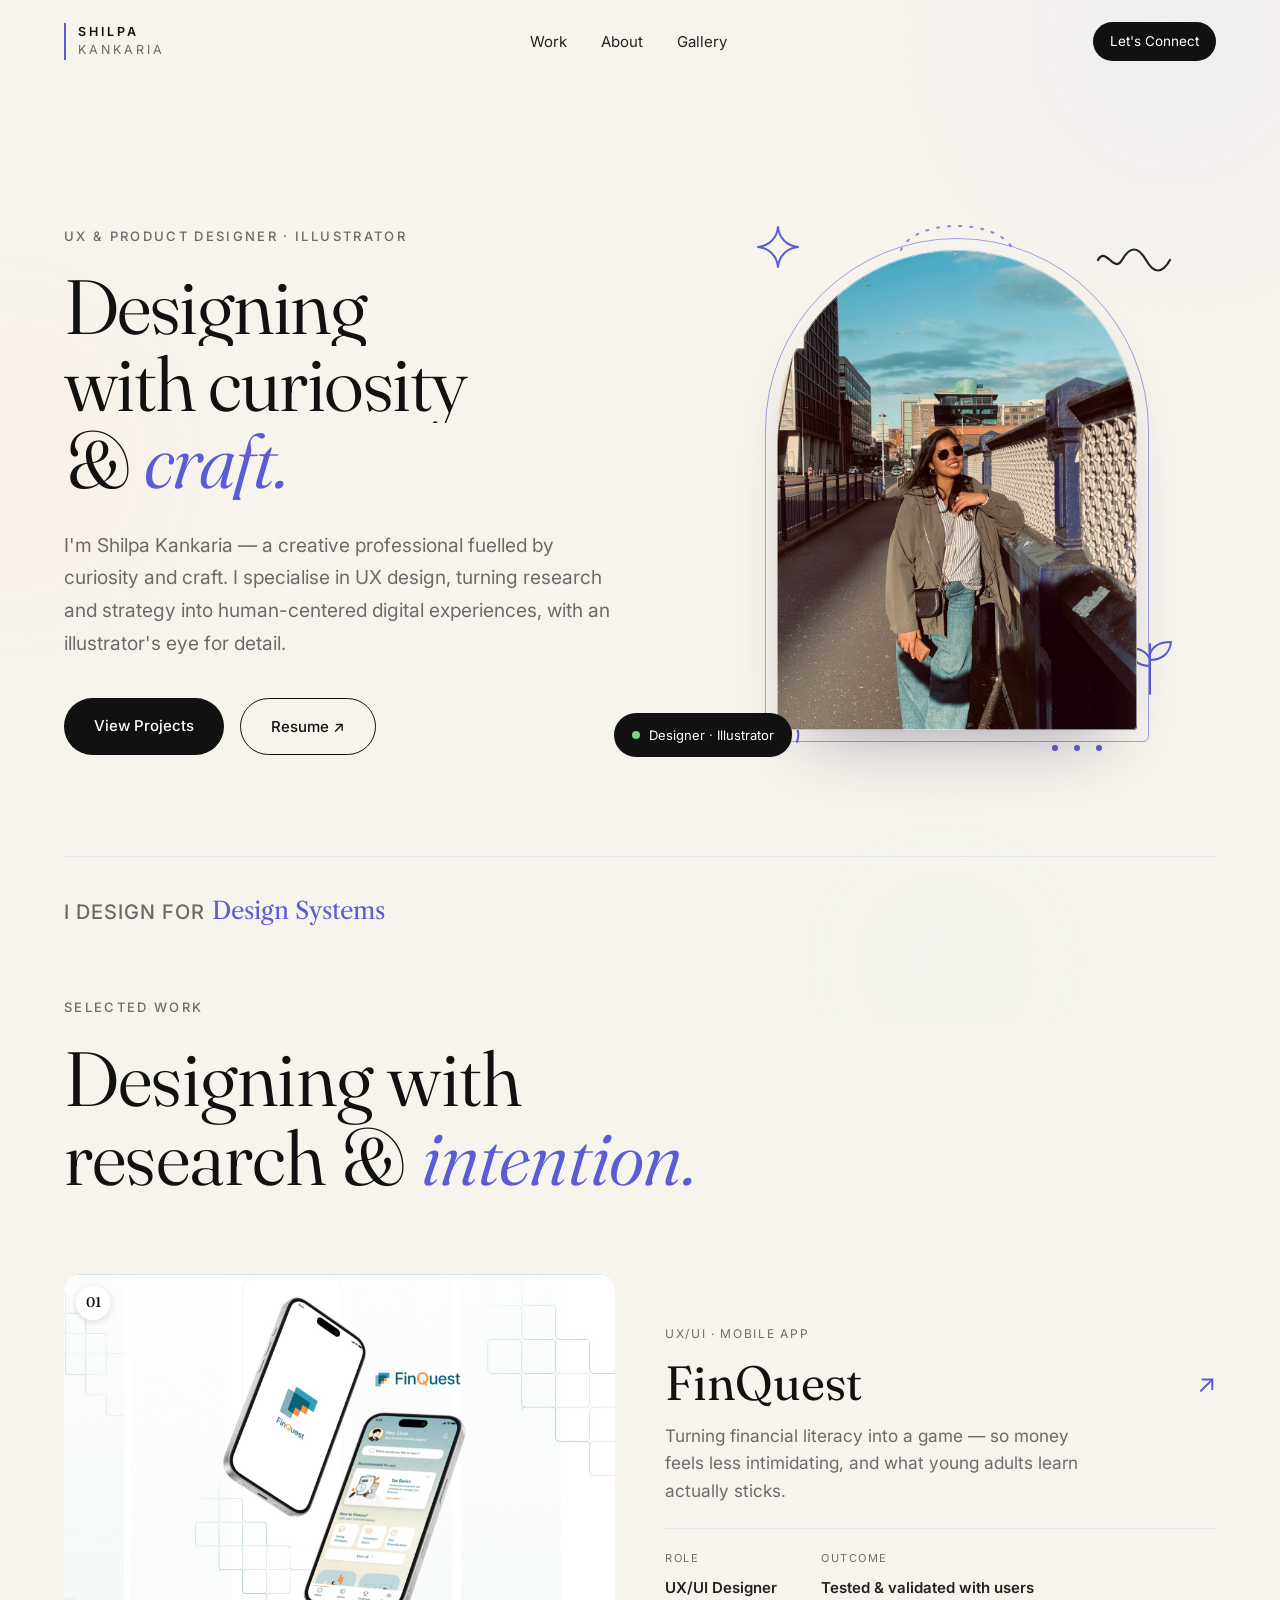
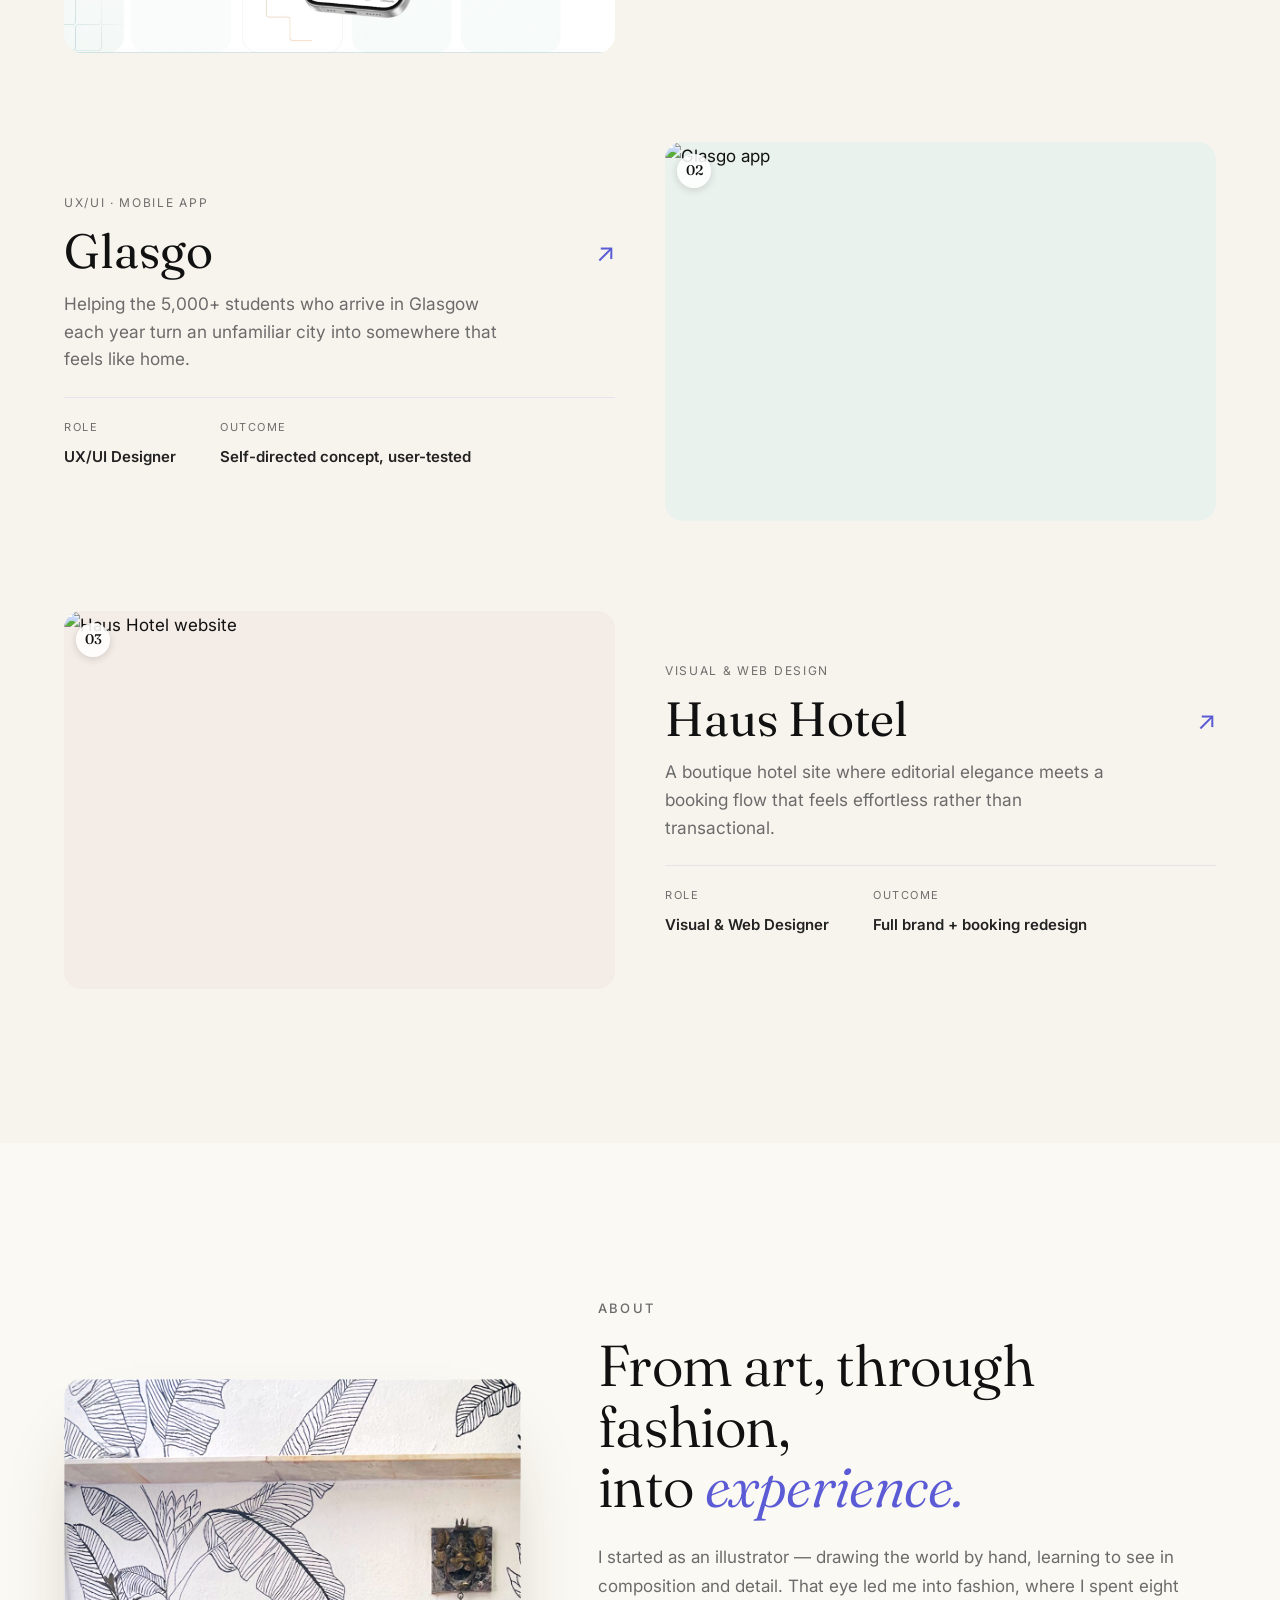
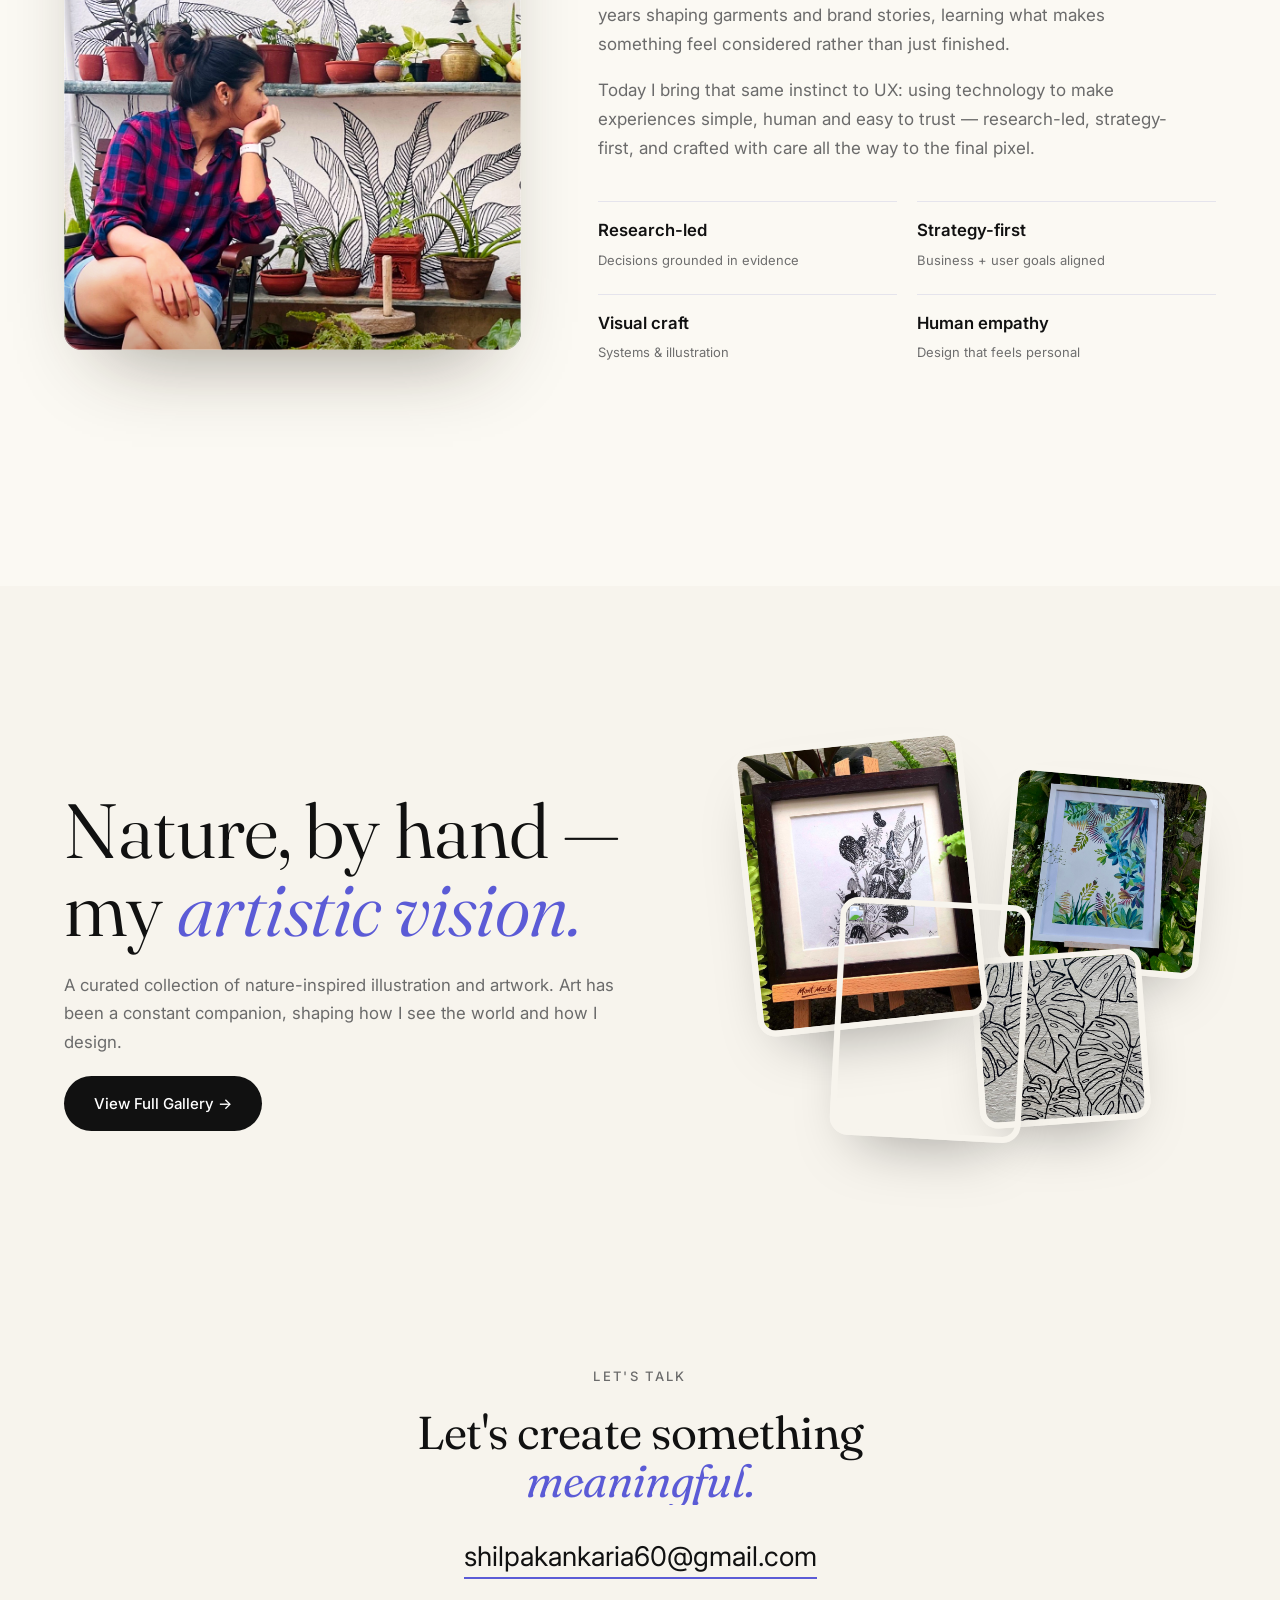
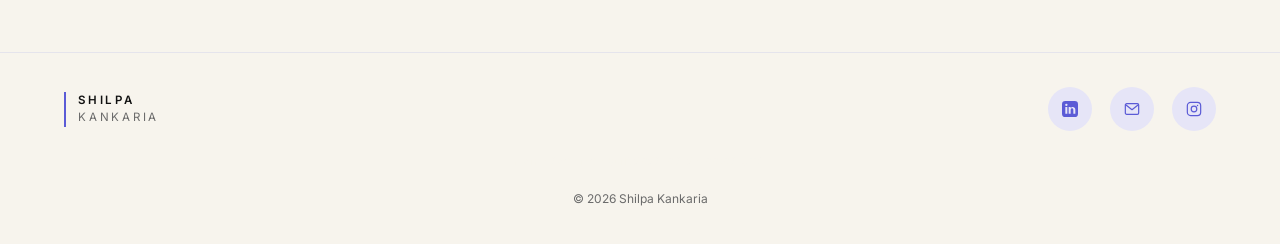
==== commit b7788773: "Sync all staging changes to production Includes: project badge restore, hv-chip mobile fix, centered" ====
--- a/index.html
+++ b/index.html
@@ -91,7 +91,6 @@
         <div class="arch-frame">
           <img src="assets/profile/portrait-1.jpeg" alt="Portrait of Shilpa Kankaria" class="cover-img" />
         </div>
-        <span class="hv-tag">Designer &amp; Illustrator</span>
       </div>
 
       <div class="hv-card hv-chip" data-float="0.12">
@@ -141,7 +140,7 @@
       <div class="project-info">
         <div class="project-tagline">UX/UI · Mobile App</div>
         <div class="project-row"><h3>Glasgo</h3><span class="arrow">↗</span></div>
-        <p>Helping the 50,000+ students who arrive in Glasgow each year turn an unfamiliar
+        <p>Helping the 5,000+ students who arrive in Glasgow each year turn an unfamiliar
         city into somewhere that feels like home.</p>
         <div class="project-stats">
           <div><span>Role</span><strong>UX/UI Designer</strong></div>
@@ -154,7 +153,7 @@
     <a href="case-haus.html" class="project" data-hover>
       <div class="project-media tint-haus">
         <span class="project-num">03</span>
-        <img src="assets/haus/banner-of-project.jpg" alt="Haus Hotel website" class="project-img" loading="lazy" />
+        <img src="assets/haus/static-welcome.jpg" alt="Haus Hotel website" class="project-img" loading="lazy" />
       </div>
       <div class="project-info">
         <div class="project-tagline">Visual &amp; Web Design</div>
@@ -235,8 +234,9 @@
       <a href="mailto:shilpakankaria60@gmail.com" aria-label="Email" data-hover><svg viewBox="0 0 24 24" fill="none" stroke="currentColor" stroke-width="1.8" stroke-linecap="round" stroke-linejoin="round"><rect x="2" y="4" width="20" height="16" rx="2"/><path d="m3 6 9 7 9-7"/></svg></a>
       <a href="https://www.instagram.com/spilled_hues" target="_blank" rel="noopener" aria-label="Instagram" data-hover><svg viewBox="0 0 24 24" fill="none" stroke="currentColor" stroke-width="1.8" stroke-linecap="round" stroke-linejoin="round"><rect x="2" y="2" width="20" height="20" rx="5"/><circle cx="12" cy="12" r="4.2"/><circle cx="17.3" cy="6.7" r="1.1" fill="currentColor" stroke="none"/></svg></a>
     </div>
-    <span>&copy; 2026 Shilpa Kankaria</span>
-  </div>
+
+    </div>
+  <p class="footer-copy">&copy; 2026 Shilpa Kankaria</p>
 </footer>
 
 <script src="script.js"></script>
--- a/styles.css
+++ b/styles.css
@@ -233,10 +233,12 @@
 .tint-finquest{background:#EAF1F0}
 .tint-glasgo{background:#EAF2EE}
 .tint-haus{background:#F4ECE6}
-.project-num{position:absolute;top:18px;left:22px;z-index:2;color:var(--ink);
-  font-family:'Fraunces',serif;font-size:1.4rem;background:#fff;width:46px;height:46px;
-  border-radius:50%;display:flex;align-items:center;justify-content:center;
-  box-shadow:0 8px 20px -10px rgba(0,0,0,.3)}
+.project-num{position:absolute;top:12px;left:12px;z-index:2;
+  width:34px;height:34px;border-radius:50%;
+  background:rgba(255,255,255,.88);color:var(--ink);
+  font-family:'Fraunces',serif;font-size:14px;font-weight:500;
+  display:flex;align-items:center;justify-content:center;
+  box-shadow:0 2px 8px rgba(0,0,0,.14)}
 .project-tagline{display:flex;align-items:center;gap:10px;font-size:12px;letter-spacing:.14em;
   text-transform:uppercase;color:var(--muted-2);margin-bottom:14px}
 .project-tagline b{color:var(--accent);font-weight:600}
@@ -297,7 +299,8 @@
 .step p{color:var(--muted);font-size:15px}
 
 /* ---------- Skills / Toolkit ---------- */
-.skills{background:var(--bg-2);max-width:100%;border-top:1px solid var(--line);border-bottom:1px solid var(--line)}
+.skills{background:var(--bg-2);max-width:100%;border-top:1px solid var(--line);border-bottom:1px solid var(--line);
+  padding-top:clamp(48px,7.2vw,102px)}
 .skills-grid{max-width:var(--max);margin:0 auto;display:grid;
   grid-template-columns:repeat(4,1fr);gap:22px}
 .skills-head{grid-column:1/-1;margin-bottom:8px}
@@ -338,10 +341,16 @@
 .gallery-teaser{overflow:hidden}
 .gt-grid{display:grid;grid-template-columns:1fr .85fr;gap:clamp(30px,5vw,60px);align-items:center}
 .gallery-intro{max-width:56ch;color:var(--muted);margin-top:1.4rem;font-size:1.05rem;margin-bottom:1.2rem}
-.gallery-instagram{display:inline-flex;align-items:center;gap:8px;font-size:14.5px;font-weight:600;
-  color:var(--ink-2);margin-bottom:2rem;transition:color .3s}
-.gallery-instagram:hover{color:var(--accent)}
-.gallery-instagram svg{width:18px;height:18px;flex-shrink:0}
+.gallery-instagram-row{display:inline-flex;align-items:center;gap:12px;margin-bottom:2rem;
+  font-size:14.5px;font-weight:600;color:var(--ink-2);transition:color .3s}
+.gallery-instagram-row:hover{color:#d6249f}
+.gallery-instagram{display:inline-flex;align-items:center;justify-content:center;width:40px;height:40px;
+  border-radius:12px;flex-shrink:0;
+  background:radial-gradient(circle at 30% 110%,#fdf497 0%,#fdf497 5%,#fd5949 45%,#d6249f 60%,#285AEB 90%);
+  box-shadow:0 14px 26px -12px rgba(214,36,159,.5);
+  transition:transform .35s var(--ease),box-shadow .35s var(--ease)}
+.gallery-instagram-row:hover .gallery-instagram{transform:translateY(-2px) scale(1.06);box-shadow:0 18px 32px -12px rgba(214,36,159,.6)}
+.gallery-instagram svg{width:22px;height:22px}
 .gt-stack{position:relative;height:clamp(280px,32vw,400px)}
 .gt-card{position:absolute;border-radius:18px;object-fit:cover;
   box-shadow:0 30px 60px -28px rgba(0,0,0,.35);transition:transform .5s var(--ease);
@@ -422,6 +431,8 @@
   text-align:center;order:99;margin-top:4px;user-select:all;cursor:default}
 .footer-version::selection{color:var(--ink);background:var(--accent-soft)}
 .footer-logo .logo-stack{font-size:.72rem}
+.footer-copy{text-align:center;font-size:12px;color:var(--muted);margin-top:18px;
+  max-width:var(--max);margin-left:auto;margin-right:auto;display:block}
 
 /* ---------- Responsive ---------- */
 @media (max-width:980px){
@@ -438,6 +449,33 @@
   .masonry{columns:1}
   .tl-item{grid-template-columns:minmax(0,1fr);gap:8px}
   .metric-a{right:0}.metric-b{left:0}.hv-chip{left:0}
+
+  .hero{padding-top:88px}
+  .eyebrow{font-size:11px}
+  .hero-grid{gap:24px}
+  .hero-title{font-size:1.5rem;line-height:1.15;margin-bottom:1rem;max-width:21ch}
+  .hero-title .line,.hero-title .line>span{display:inline-block}
+  .hero-sub{font-size:.92rem;line-height:1.55;margin-bottom:1.4rem;max-width:40ch}
+  .hero-actions{margin-bottom:0;gap:8px}
+  .btn{padding:7px 14px;font-size:11.5px}
+  .hero-visual{height:auto;max-width:280px;margin:56px auto 0;display:flex;flex-direction:column;align-items:center}
+  .arch-wrap{width:100%;max-width:280px}
+  .doodle.d-star{width:28px;height:28px}
+  .doodle.d-squiggle{width:54px;height:18px}
+  .doodle.d-sprig{width:34px;height:40px}
+  .doodle.d-spiral{width:26px;height:26px}
+  .doodle.d-dots{width:38px;height:16px}
+  .doodle.d-arc{width:76px;height:32px}
+  .hv-chip{position:static;margin:24px auto 0;background:var(--ink);color:#fff;
+    border:none;font-size:11.5px;letter-spacing:.1em;text-transform:uppercase;
+    font-weight:500;box-shadow:none;padding:7px 14px;width:fit-content}
+  .hv-chip .dot{background:#7BD389}
+
+  /* Uniform heading size across all pages, matching the homepage hero */
+  .section-title,.work-page-title,.about-title,.contact-title{
+    font-size:1.5rem;line-height:1.15;margin-bottom:1rem;max-width:21ch}
+  .contact-title-oneline{font-size:1.5rem;max-width:21ch}
+  .project-info h3{font-size:1.5rem;line-height:1.15}
 }
 
 @media (prefers-reduced-motion:reduce){
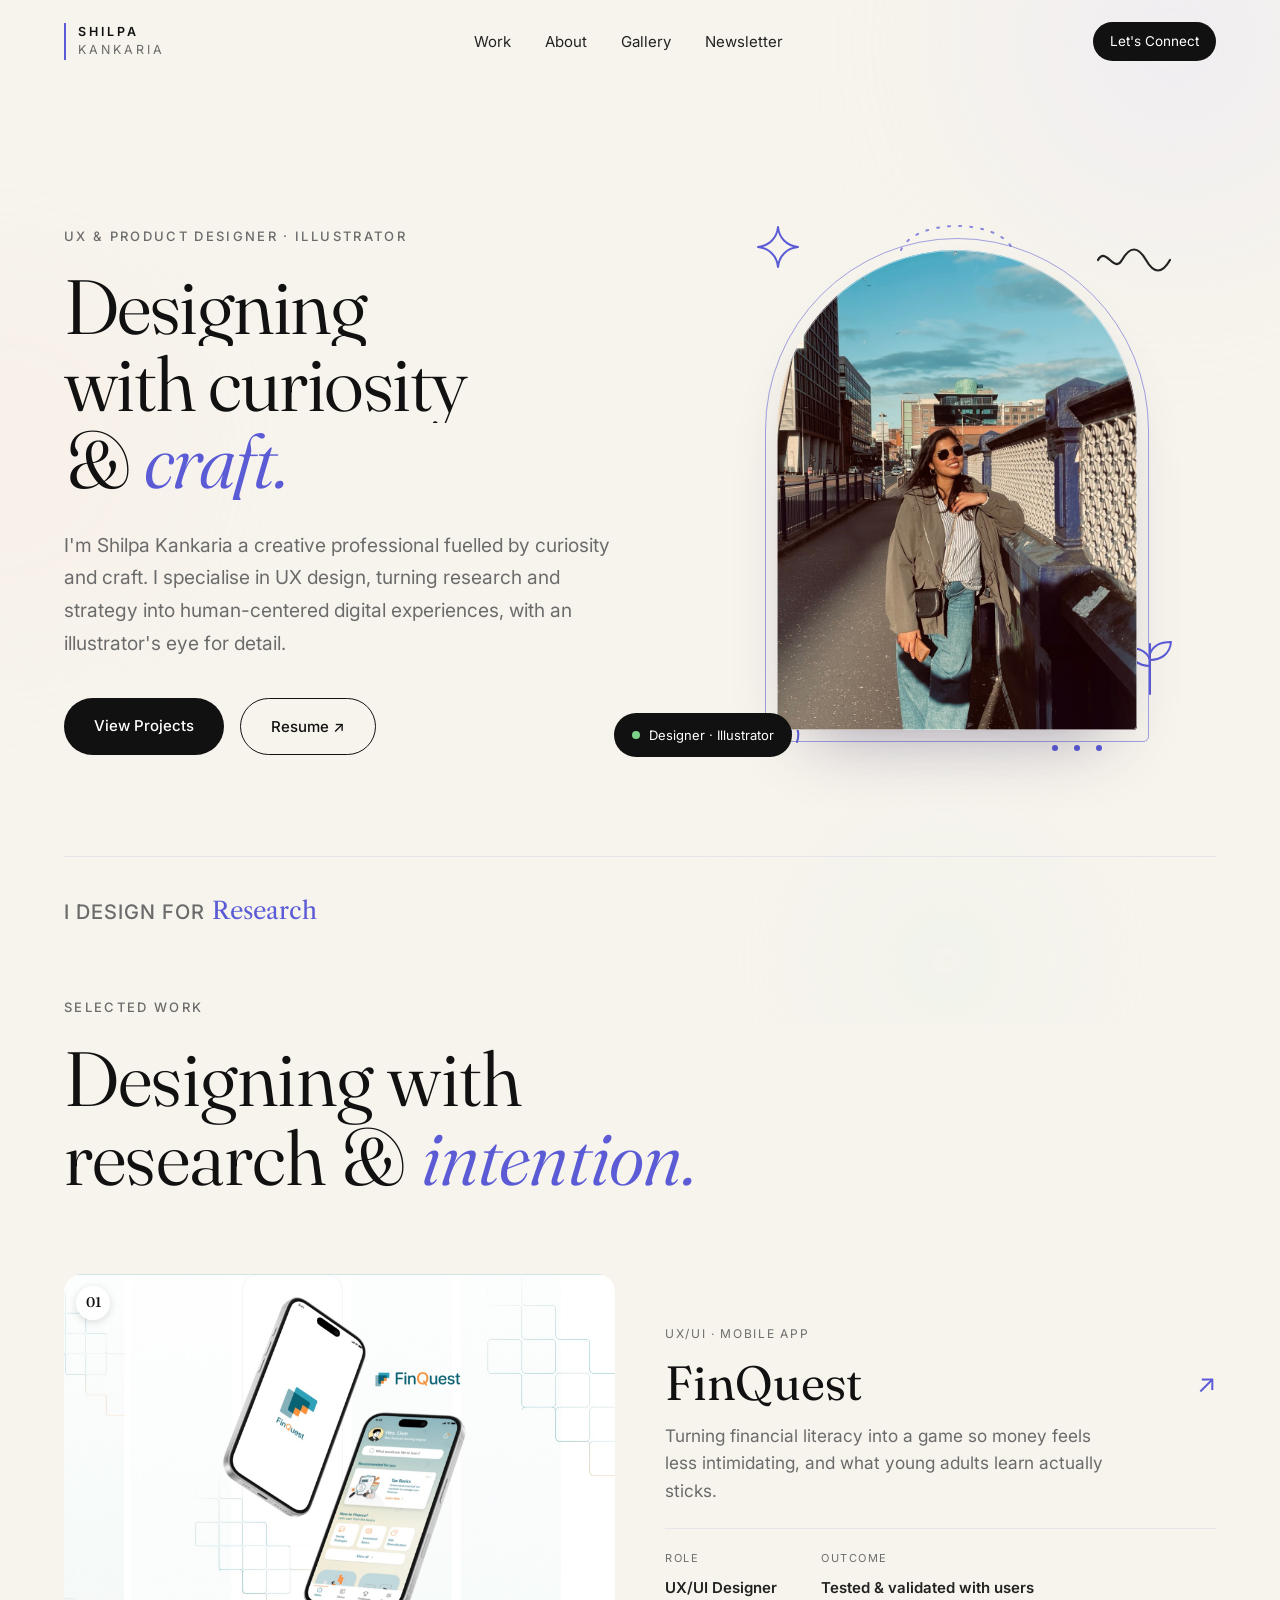
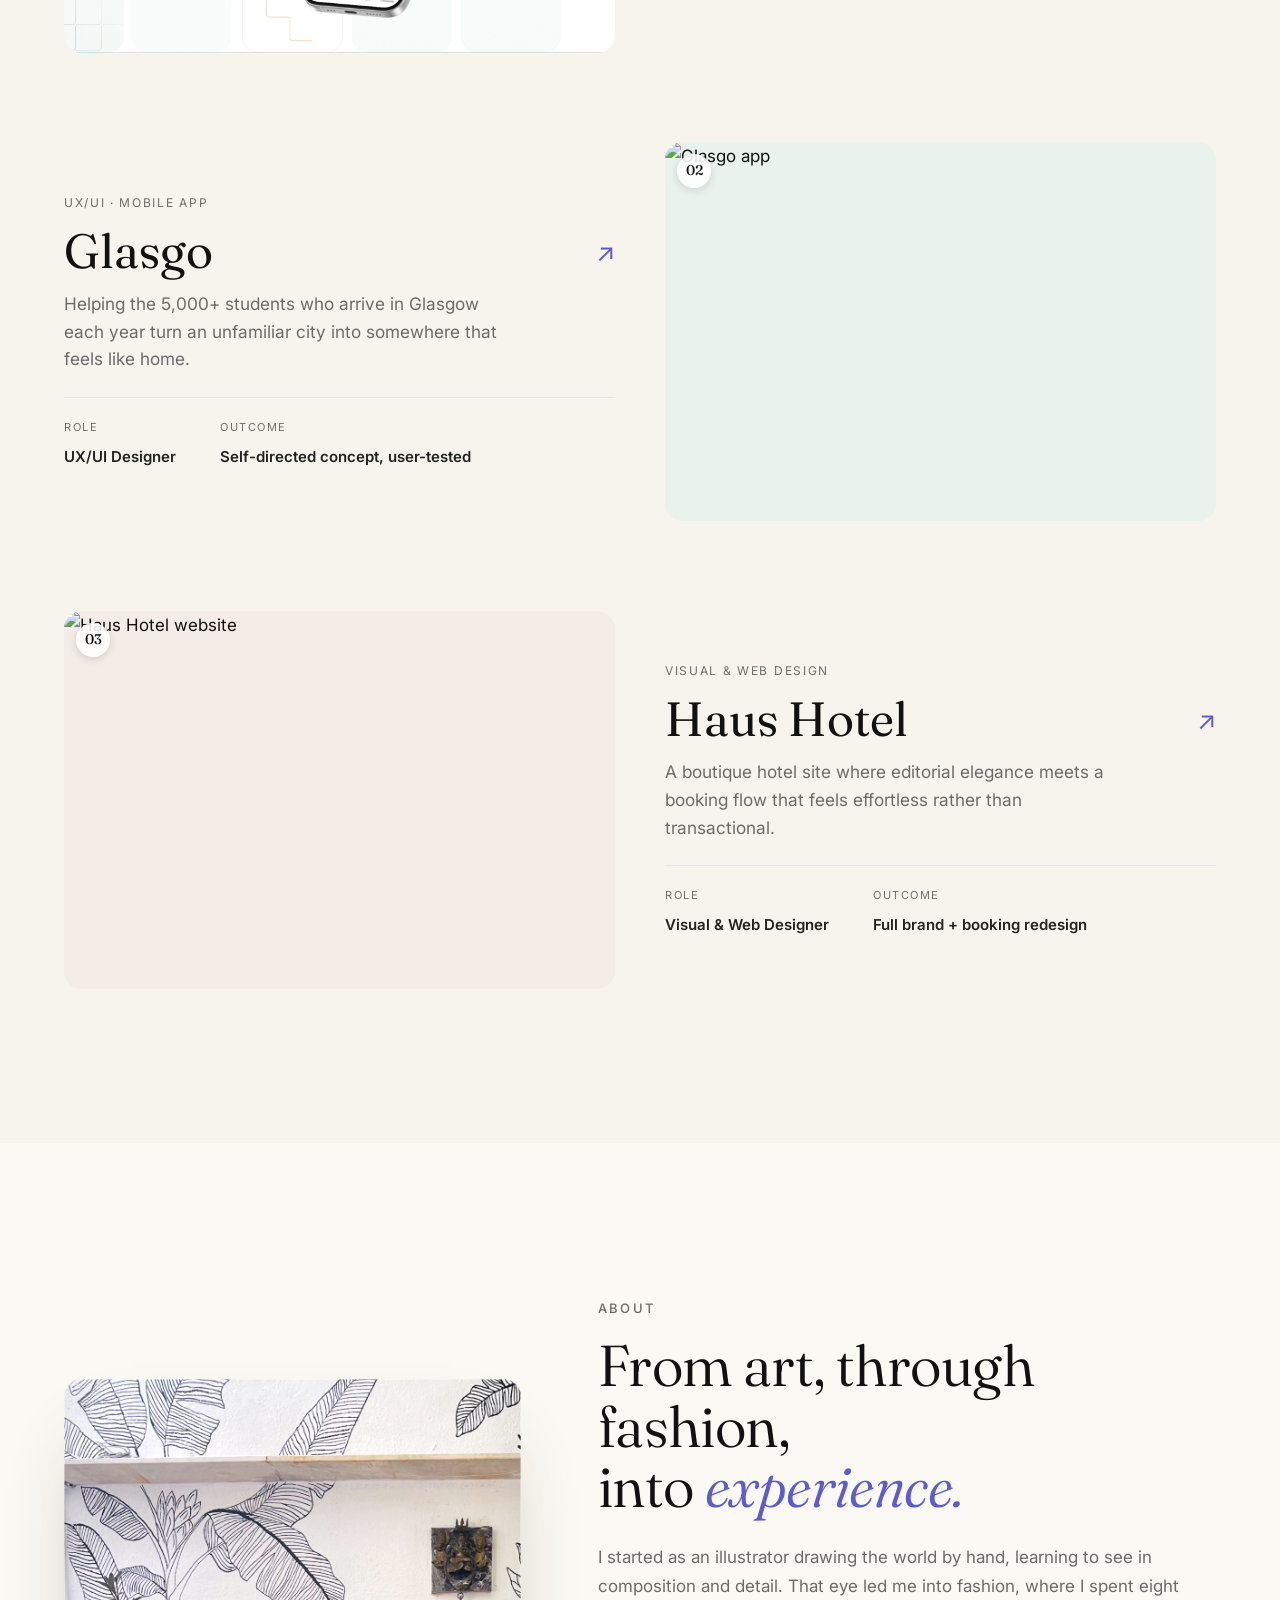
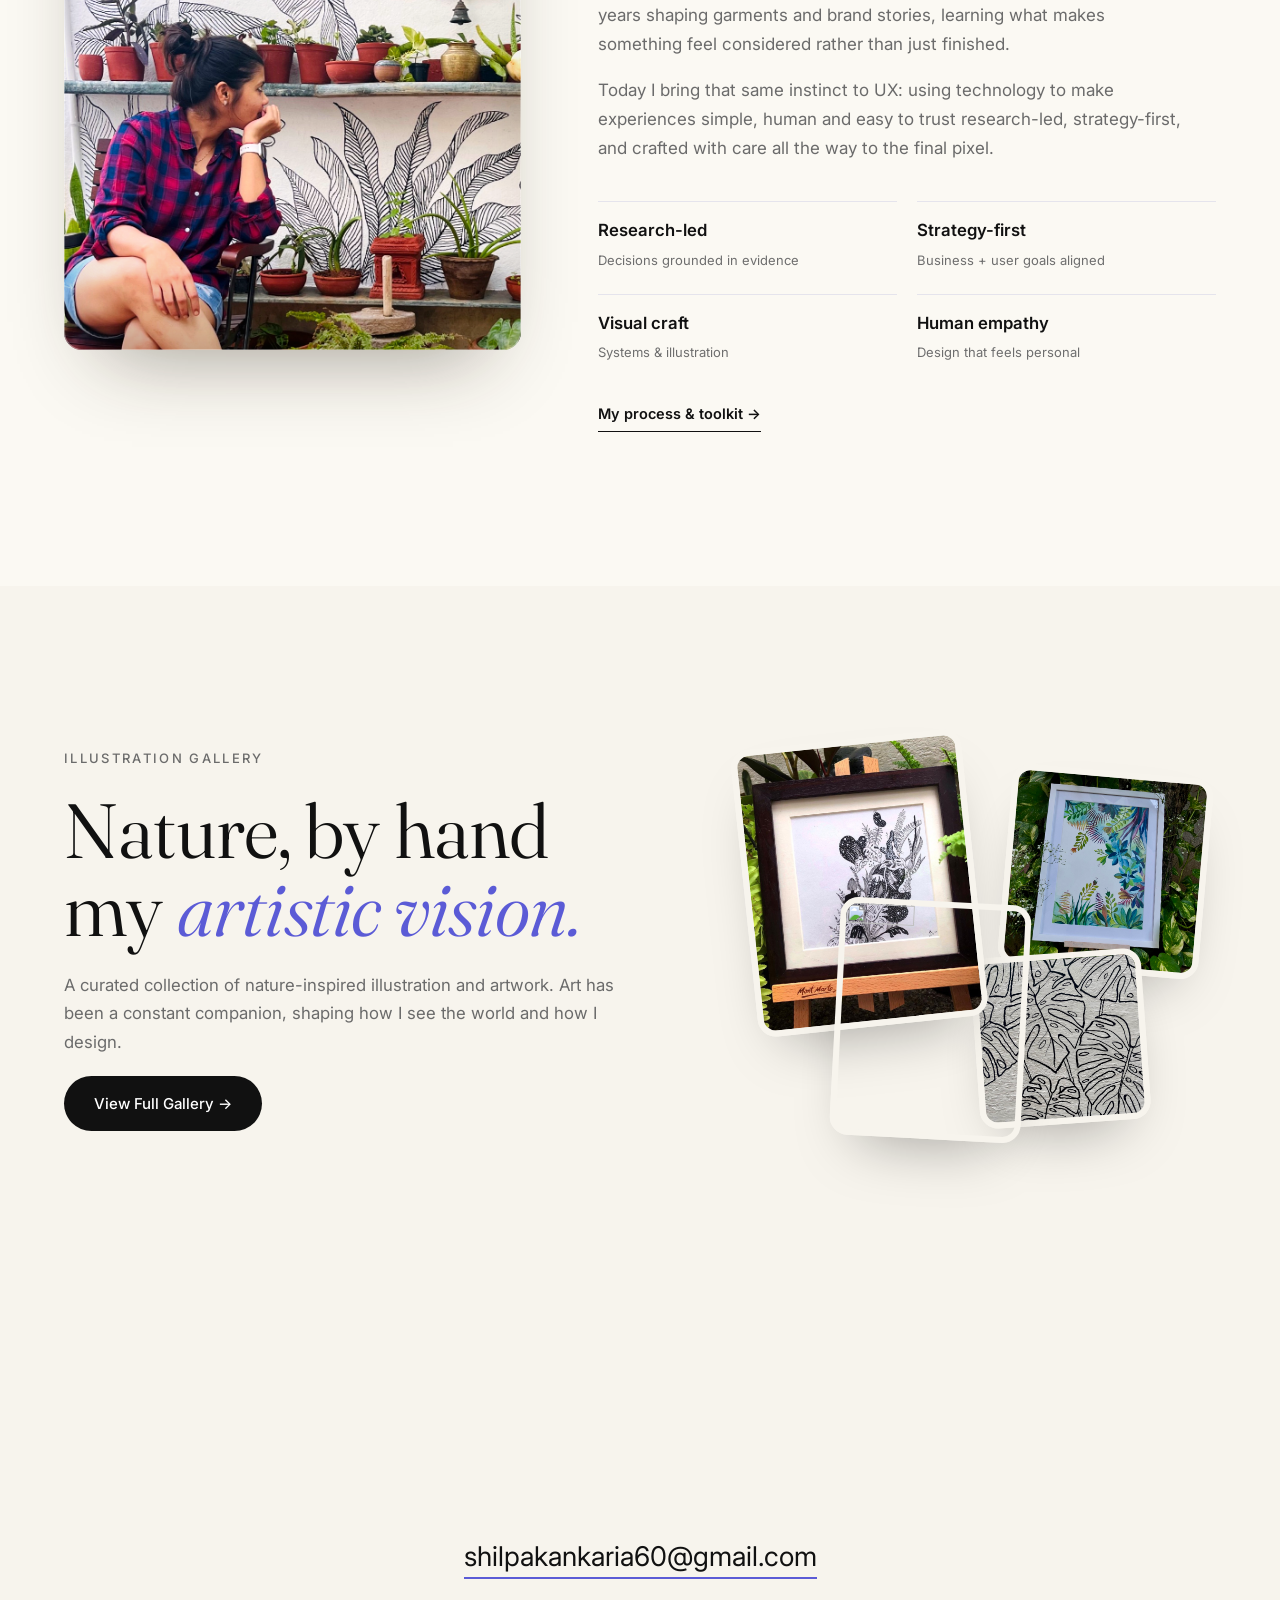
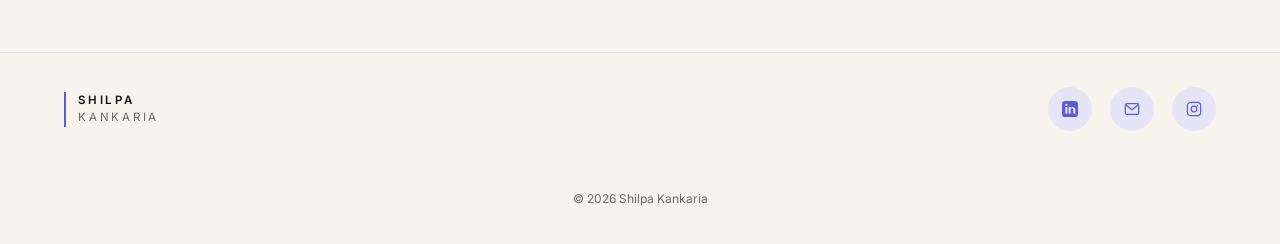
==== commit a124ec66: "Sync staging → main: about.html skills update (Design Sprints, Interaction Design, Responsive Design" ====
--- a/index.html
+++ b/index.html
@@ -2,27 +2,20 @@
 <html lang="en">
 <head>
 <meta charset="UTF-8" />
-<script async src="https://www.googletagmanager.com/gtag/js?id=G-5JZX5JJ39X"></script>
-<script>
-  window.dataLayer = window.dataLayer || [];
-  function gtag(){dataLayer.push(arguments);}
-  gtag('js', new Date());
-  gtag('config', 'G-5JZX5JJ39X');
-</script>
 <meta name="viewport" content="width=device-width, initial-scale=1.0" />
 <link rel="icon" type="image/png" sizes="32x32" href="/assets/favicon-32.png" />
 <link rel="icon" type="image/png" sizes="16x16" href="/assets/favicon-16.png" />
 <link rel="apple-touch-icon" href="/assets/apple-touch-icon.png" />
-<title>Shilpa Kankaria — UX &amp; Product Designer</title>
-<meta name="description" content="Shilpa Kankaria — UX & Product Designer and illustrator. Crafting human-centered digital experiences through research, strategy and craft." />
-<meta property="og:title" content="Shilpa Kankaria — UX & Product Designer" />
-<meta property="og:description" content="Shilpa Kankaria — UX & Product Designer and illustrator. Crafting human-centered digital experiences through research, strategy and craft." />
+<title>Shilpa Kankaria UX &amp; Product Designer</title>
+<meta name="description" content="Shilpa Kankaria UX & Product Designer and illustrator. Crafting human-centered digital experiences through research, strategy and craft." />
+<meta property="og:title" content="Shilpa Kankaria UX & Product Designer" />
+<meta property="og:description" content="Shilpa Kankaria UX & Product Designer and illustrator. Crafting human-centered digital experiences through research, strategy and craft." />
 <meta property="og:image" content="https://www.shilpakankaria.com/assets/social-preview.jpg" />
 <meta property="og:url" content="https://www.shilpakankaria.com/" />
 <meta property="og:type" content="website" />
 <meta name="twitter:card" content="summary_large_image" />
-<meta name="twitter:title" content="Shilpa Kankaria — UX &amp; Product Designer" />
-<meta name="twitter:description" content="Shilpa Kankaria — UX & Product Designer and illustrator. Crafting human-centered digital experiences through research, strategy and craft." />
+<meta name="twitter:title" content="Shilpa Kankaria UX &amp; Product Designer" />
+<meta name="twitter:description" content="Shilpa Kankaria UX & Product Designer and illustrator. Crafting human-centered digital experiences through research, strategy and craft." />
 <meta name="twitter:image" content="https://www.shilpakankaria.com/assets/social-preview.jpg" />
 <link rel="preconnect" href="https://fonts.googleapis.com" />
 <link rel="preconnect" href="https://fonts.gstatic.com" crossorigin />
@@ -45,11 +38,12 @@
 
 <a class="skip-link" href="#top">Skip to main content</a>
 <header class="nav" id="nav">
-  <a href="#top" class="nav-logo" aria-label="Shilpa Kankaria — home"><span class="logo-stack">Shilpa<span>Kankaria</span></span></a>
+  <a href="#top" class="nav-logo" aria-label="Shilpa Kankaria home"><span class="logo-stack">Shilpa<span>Kankaria</span></span></a>
   <nav class="nav-links" id="navLinks">
     <a href="work.html" data-link>Work</a>
     <a href="about.html" data-link>About</a>
     <a href="gallery.html" data-link>Gallery</a>
+    <a href="newsletter.html" data-link>Newsletter</a>
   </nav>
   <a href="contact.html" class="nav-cta" data-hover>Let's Connect</a>
   <button class="nav-burger" id="navBurger" aria-label="Menu"><span></span><span></span></button>
@@ -68,7 +62,7 @@
         <span class="line"><span>with curiosity</span></span>
         <span class="line"><span>&amp; <em>craft.</em></span></span>
       </h1>
-      <p class="hero-sub reveal">I'm Shilpa Kankaria — a creative professional fuelled by curiosity and craft.
+      <p class="hero-sub reveal">I'm Shilpa Kankaria a creative professional fuelled by curiosity and craft.
       I specialise in UX design, turning research and strategy into human-centered digital
       experiences, with an illustrator's eye for detail.</p>
       <div class="hero-actions reveal">
@@ -122,7 +116,7 @@
       <div class="project-info">
         <div class="project-tagline">UX/UI · Mobile App</div>
         <div class="project-row"><h3>FinQuest</h3><span class="arrow">↗</span></div>
-        <p>Turning financial literacy into a game — so money feels less intimidating, and
+        <p>Turning financial literacy into a game so money feels less intimidating, and
         what young adults learn actually sticks.</p>
         <div class="project-stats">
           <div><span>Role</span><strong>UX/UI Designer</strong></div>
@@ -178,11 +172,11 @@
     <div class="about-copy">
       <p class="eyebrow reveal">About</p>
       <h2 class="about-title reveal">From art, through fashion,<br>into <em>experience.</em></h2>
-      <p class="reveal">I started as an illustrator — drawing the world by hand, learning to see in
+      <p class="reveal">I started as an illustrator drawing the world by hand, learning to see in
       composition and detail. That eye led me into fashion, where I spent eight years shaping garments
       and brand stories, learning what makes something feel considered rather than just finished.</p>
       <p class="reveal">Today I bring that same instinct to UX: using technology to make experiences
-      simple, human and easy to trust — research-led, strategy-first, and crafted with care all the way
+      simple, human and easy to trust research-led, strategy-first, and crafted with care all the way
       to the final pixel.</p>
       <div class="about-pillars reveal">
         <div class="pillar"><strong>Research-led</strong><span>Decisions grounded in evidence</span></div>
@@ -201,7 +195,7 @@
   <div class="gt-grid">
     <div class="gt-copy">
       <p class="eyebrow reveal">Illustration Gallery</p>
-      <h2 class="section-title reveal">Nature, by hand —<br>my <em>artistic vision.</em></h2>
+      <h2 class="section-title reveal">Nature, by hand<br>my <em>artistic vision.</em></h2>
       <p class="gallery-intro reveal">A curated collection of nature-inspired illustration and
       artwork. Art has been a constant companion, shaping how I see the world and how I design.</p>
       <a href="gallery.html" class="btn btn-dark reveal" data-hover>View Full Gallery →</a>
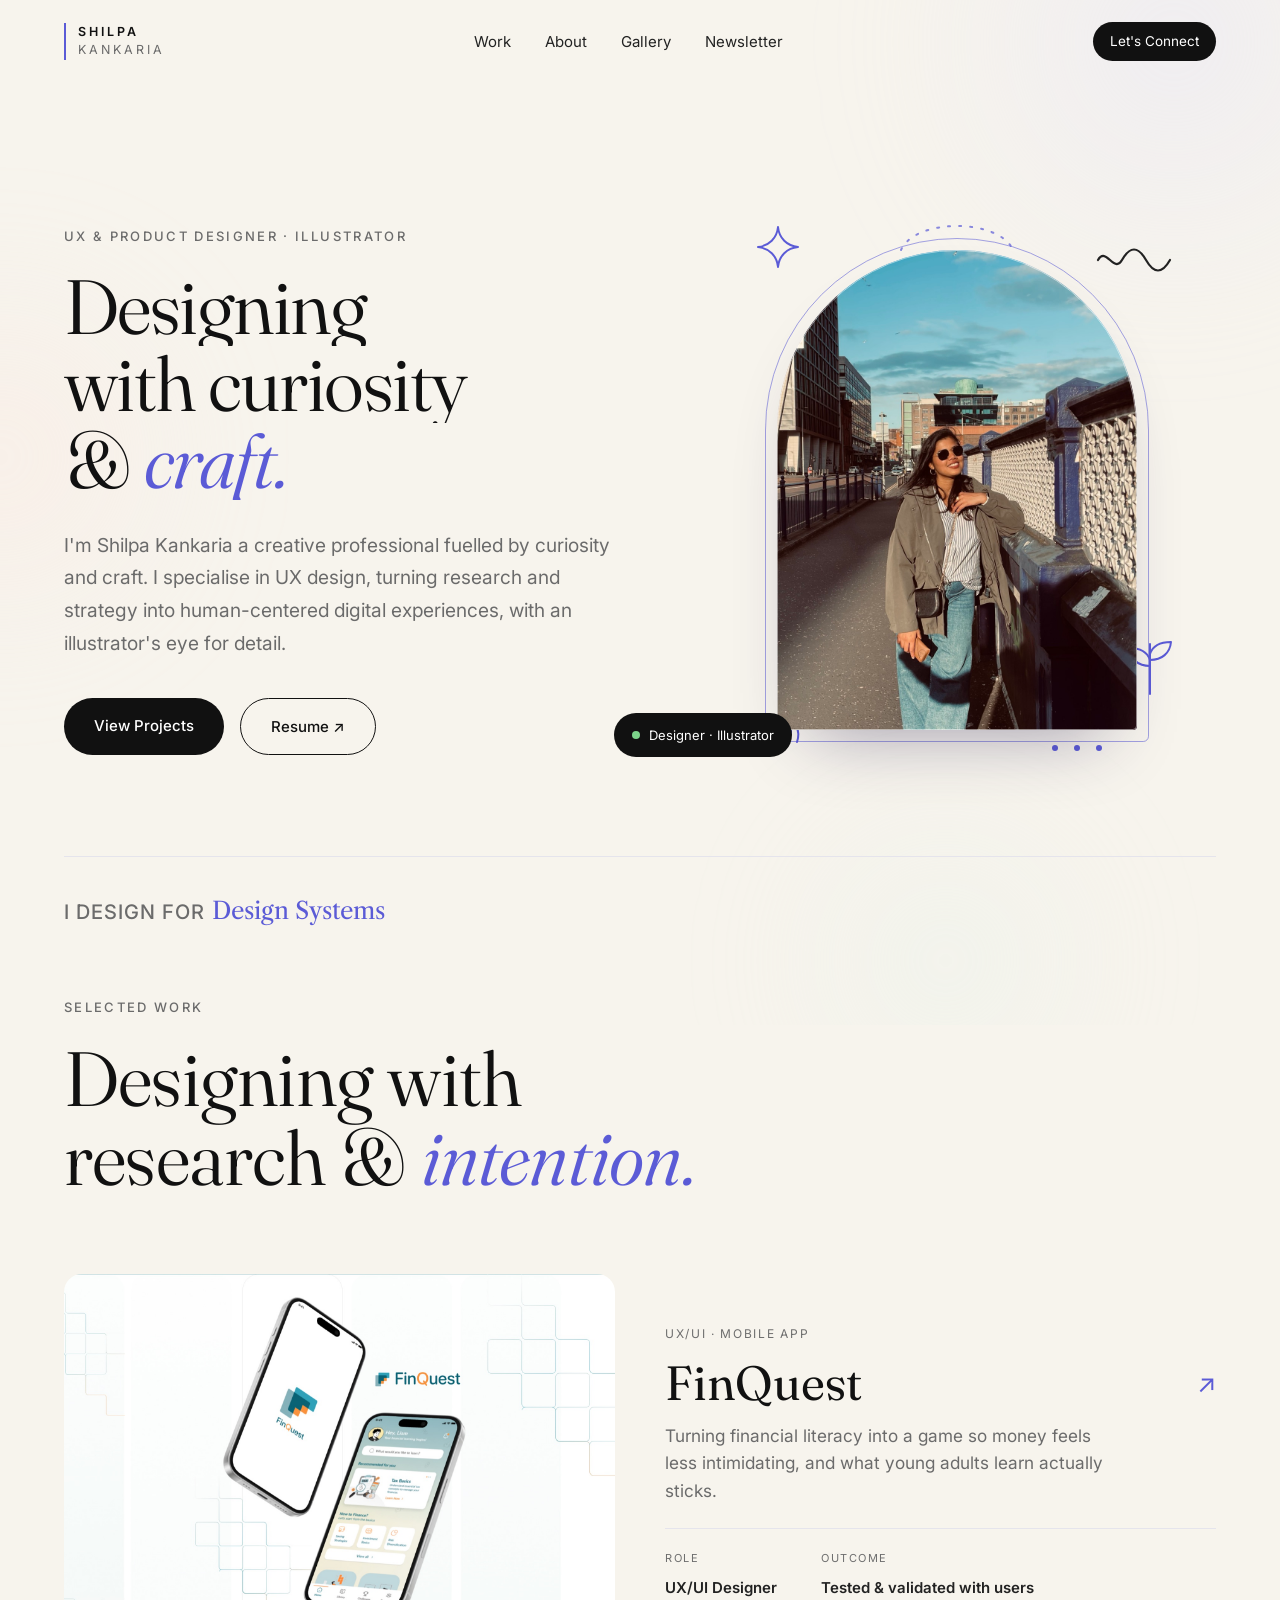
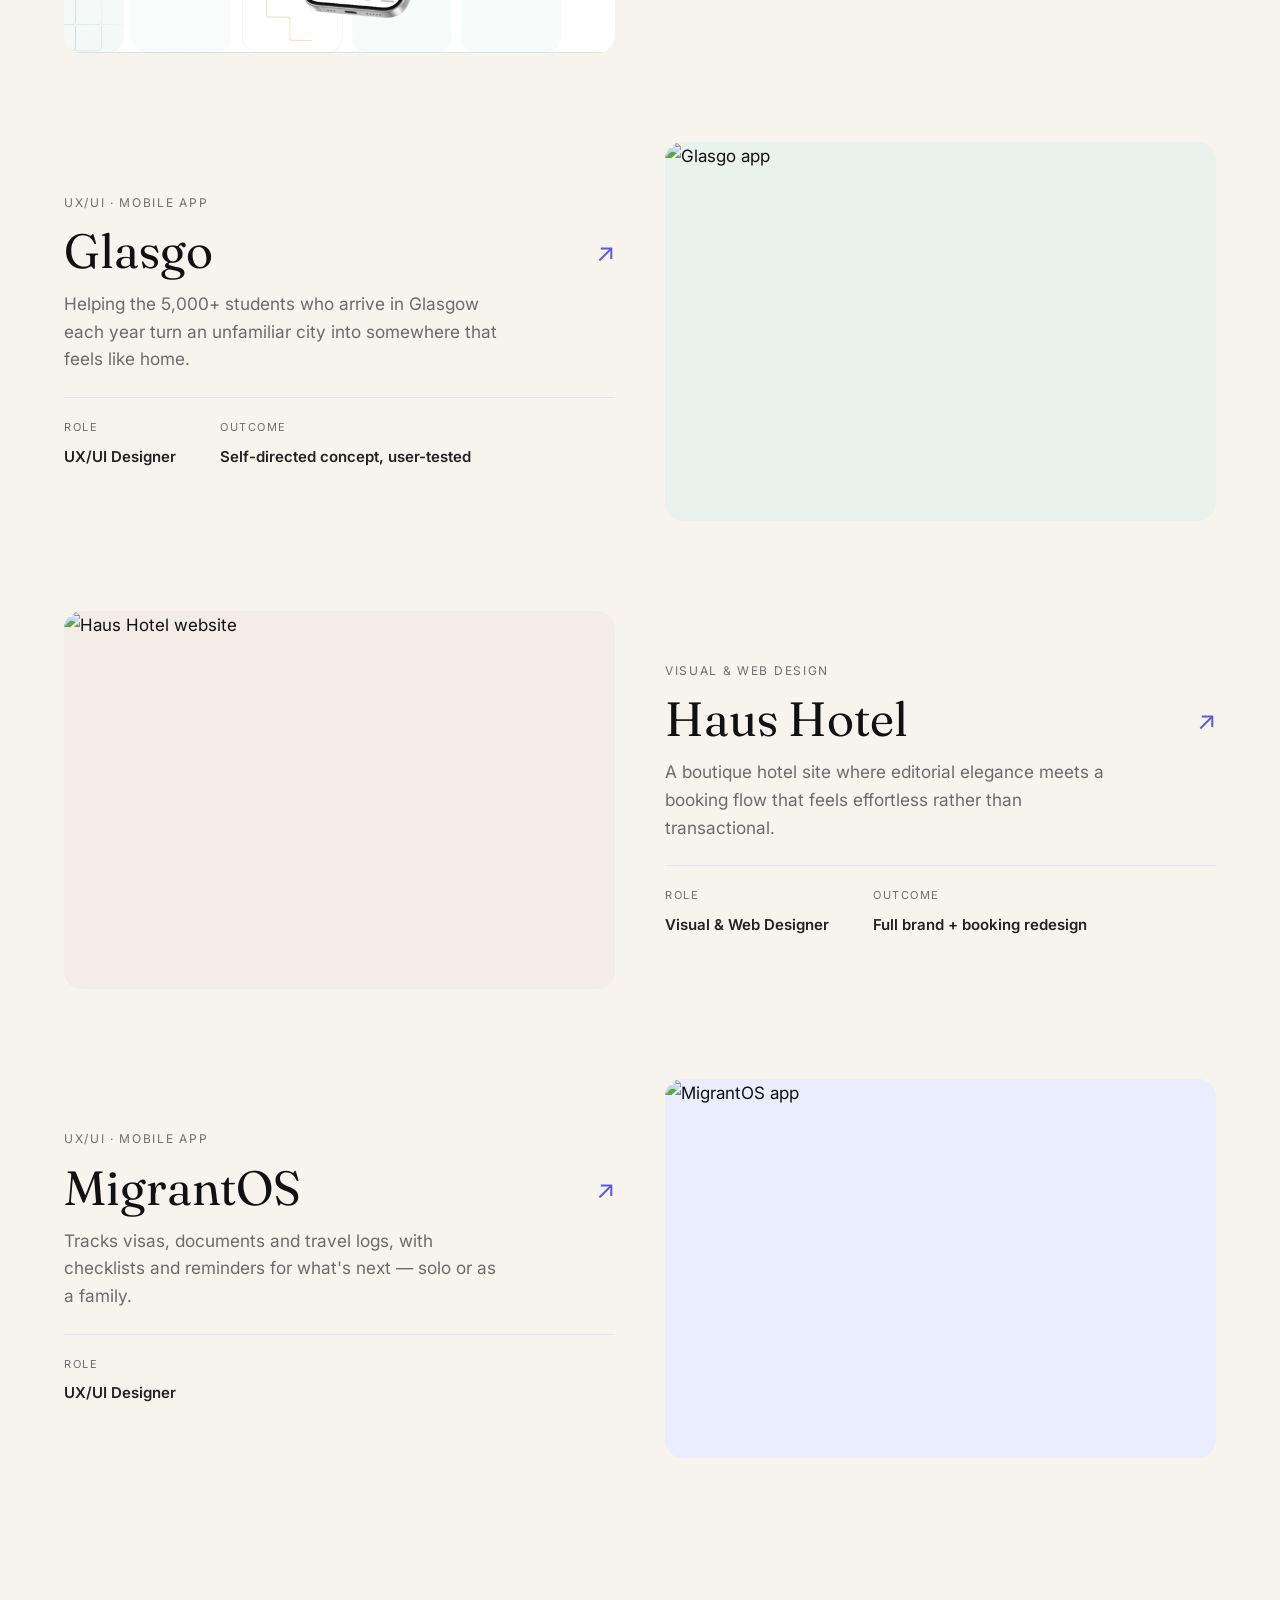
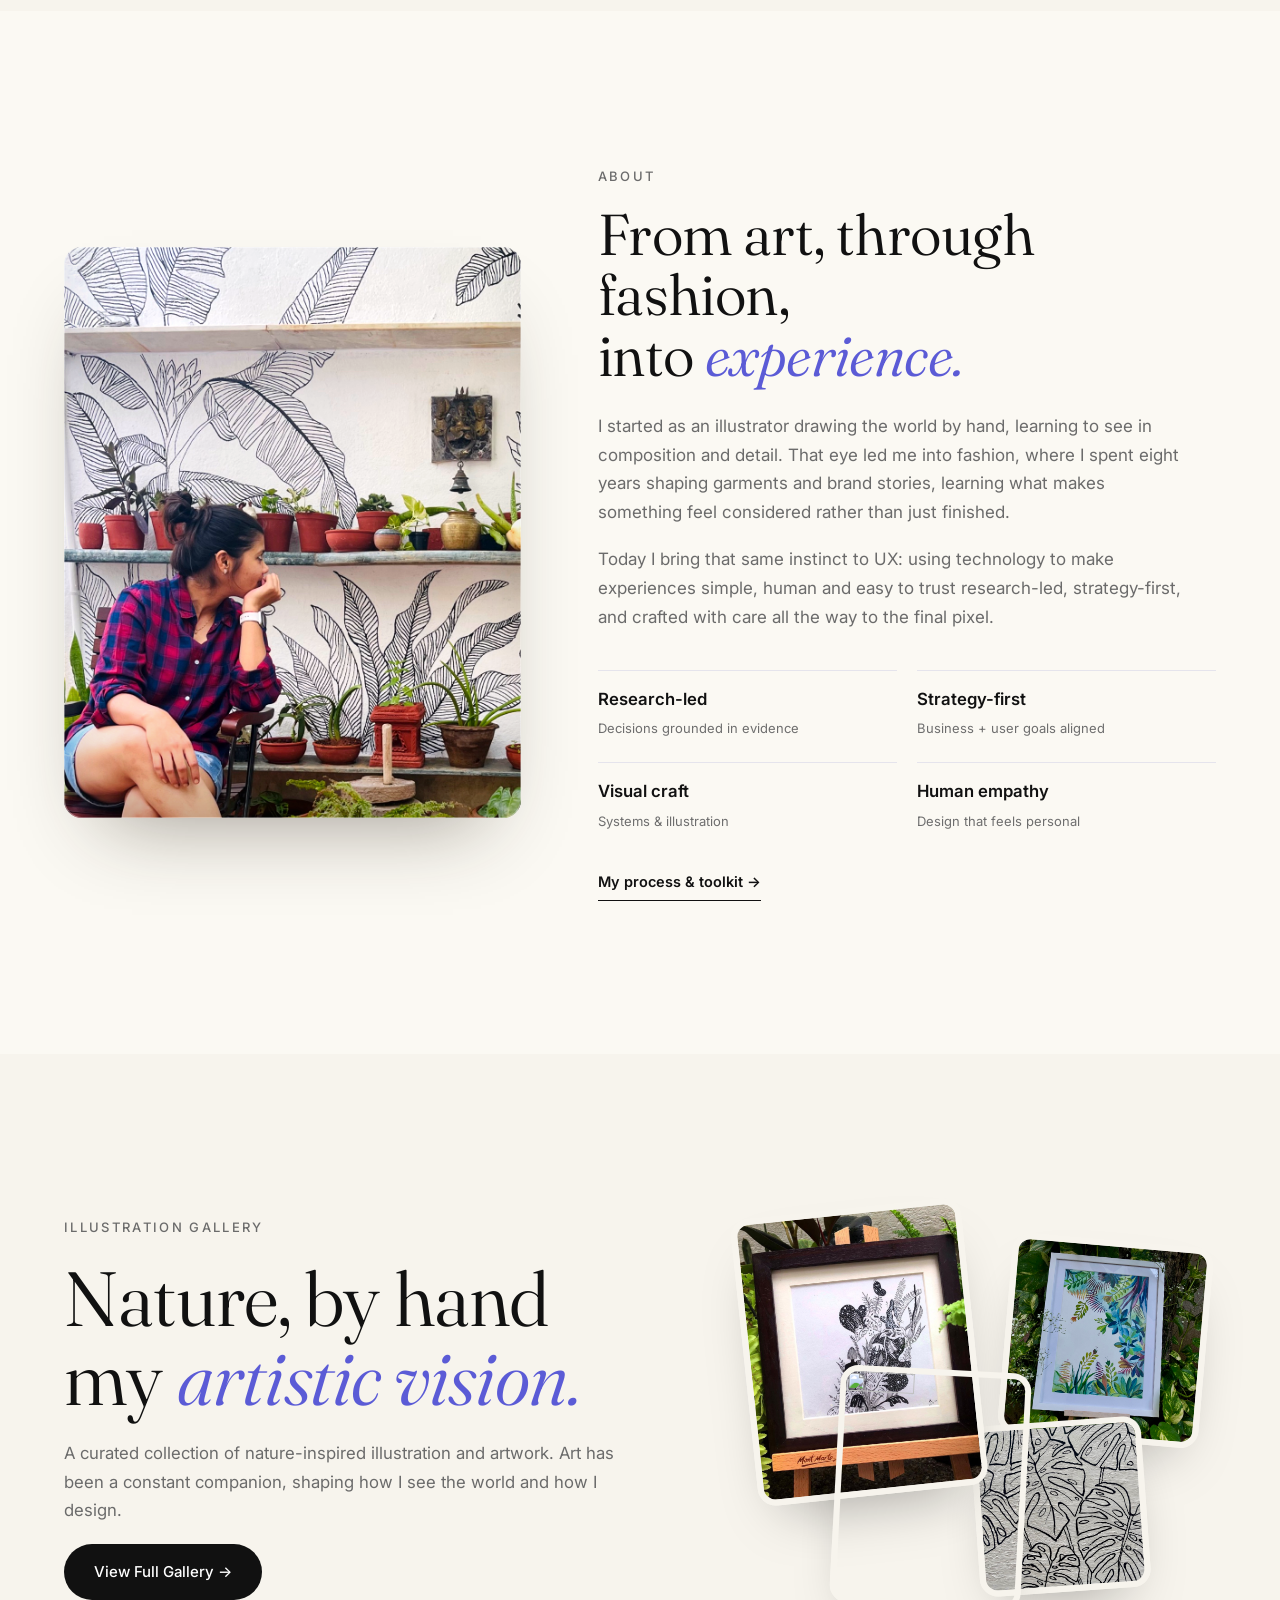
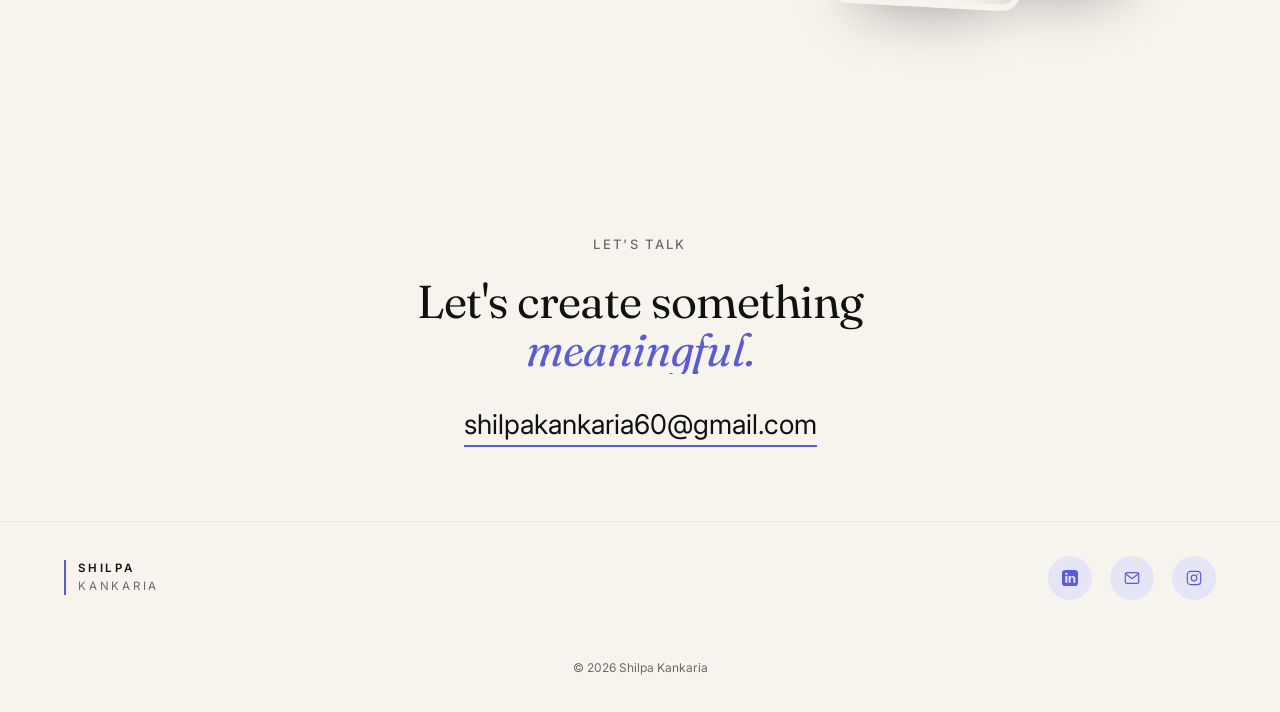
==== commit dbbccdeb: "Polish MigrantOS case study and add it to Work listings Removes project-number badges, adds MigrantO" ====
--- a/index.html
+++ b/index.html
@@ -110,7 +110,6 @@
     <!-- 01 FinQuest -->
     <a href="case-finquest.html" class="project" data-hover>
       <div class="project-media tint-finquest">
-        <span class="project-num">01</span>
         <img src="assets/finquest/banner.jpg" alt="FinQuest app" class="project-img" loading="lazy" />
       </div>
       <div class="project-info">
@@ -128,7 +127,6 @@
     <!-- 02 Glasgo -->
     <a href="case-glasgow.html" class="project" data-hover>
       <div class="project-media tint-glasgo">
-        <span class="project-num">02</span>
         <img src="assets/glasgo/cover-photo-1.png" alt="Glasgo app" class="project-img" loading="lazy" />
       </div>
       <div class="project-info">
@@ -146,7 +144,6 @@
     <!-- 03 Haus -->
     <a href="case-haus.html" class="project" data-hover>
       <div class="project-media tint-haus">
-        <span class="project-num">03</span>
         <img src="assets/haus/static-welcome.jpg" alt="Haus Hotel website" class="project-img" loading="lazy" />
       </div>
       <div class="project-info">
@@ -157,6 +154,22 @@
         <div class="project-stats">
           <div><span>Role</span><strong>Visual &amp; Web Designer</strong></div>
           <div><span>Outcome</span><strong>Full brand + booking redesign</strong></div>
+        </div>
+      </div>
+    </a>
+
+    <!-- 04 MigrantOS -->
+    <a href="case-migrantos.html" class="project" data-hover>
+      <div class="project-media tint-migrantos">
+        <img src="assets/migrantos/Banner.png" alt="MigrantOS app" class="project-img" loading="lazy" />
+      </div>
+      <div class="project-info">
+        <div class="project-tagline">UX/UI · Mobile App</div>
+        <div class="project-row"><h3>MigrantOS</h3><span class="arrow">↗</span></div>
+        <p>Tracks visas, documents and travel logs, with checklists and reminders
+        for what's next — solo or as a family.</p>
+        <div class="project-stats">
+          <div><span>Role</span><strong>UX/UI Designer</strong></div>
         </div>
       </div>
     </a>
--- a/styles.css
+++ b/styles.css
@@ -233,6 +233,7 @@
 .tint-finquest{background:#EAF1F0}
 .tint-glasgo{background:#EAF2EE}
 .tint-haus{background:#F4ECE6}
+.tint-migrantos{background:#EAEDFB}
 .project-num{position:absolute;top:12px;left:12px;z-index:2;
   width:34px;height:34px;border-radius:50%;
   background:rgba(255,255,255,.88);color:var(--ink);
@@ -446,7 +447,8 @@
   .project,.project:nth-child(even){grid-template-columns:minmax(0,1fr);direction:ltr;gap:24px}
   .process-grid,.skills-grid{grid-template-columns:minmax(0,1fr)}
   .about-pillars{grid-template-columns:minmax(0,1fr)}
-  .masonry{columns:1}
+  .masonry{columns:2;column-gap:12px}
+  .m-item{margin-bottom:12px}
   .tl-item{grid-template-columns:minmax(0,1fr);gap:8px}
   .metric-a{right:0}.metric-b{left:0}.hv-chip{left:0}
 
